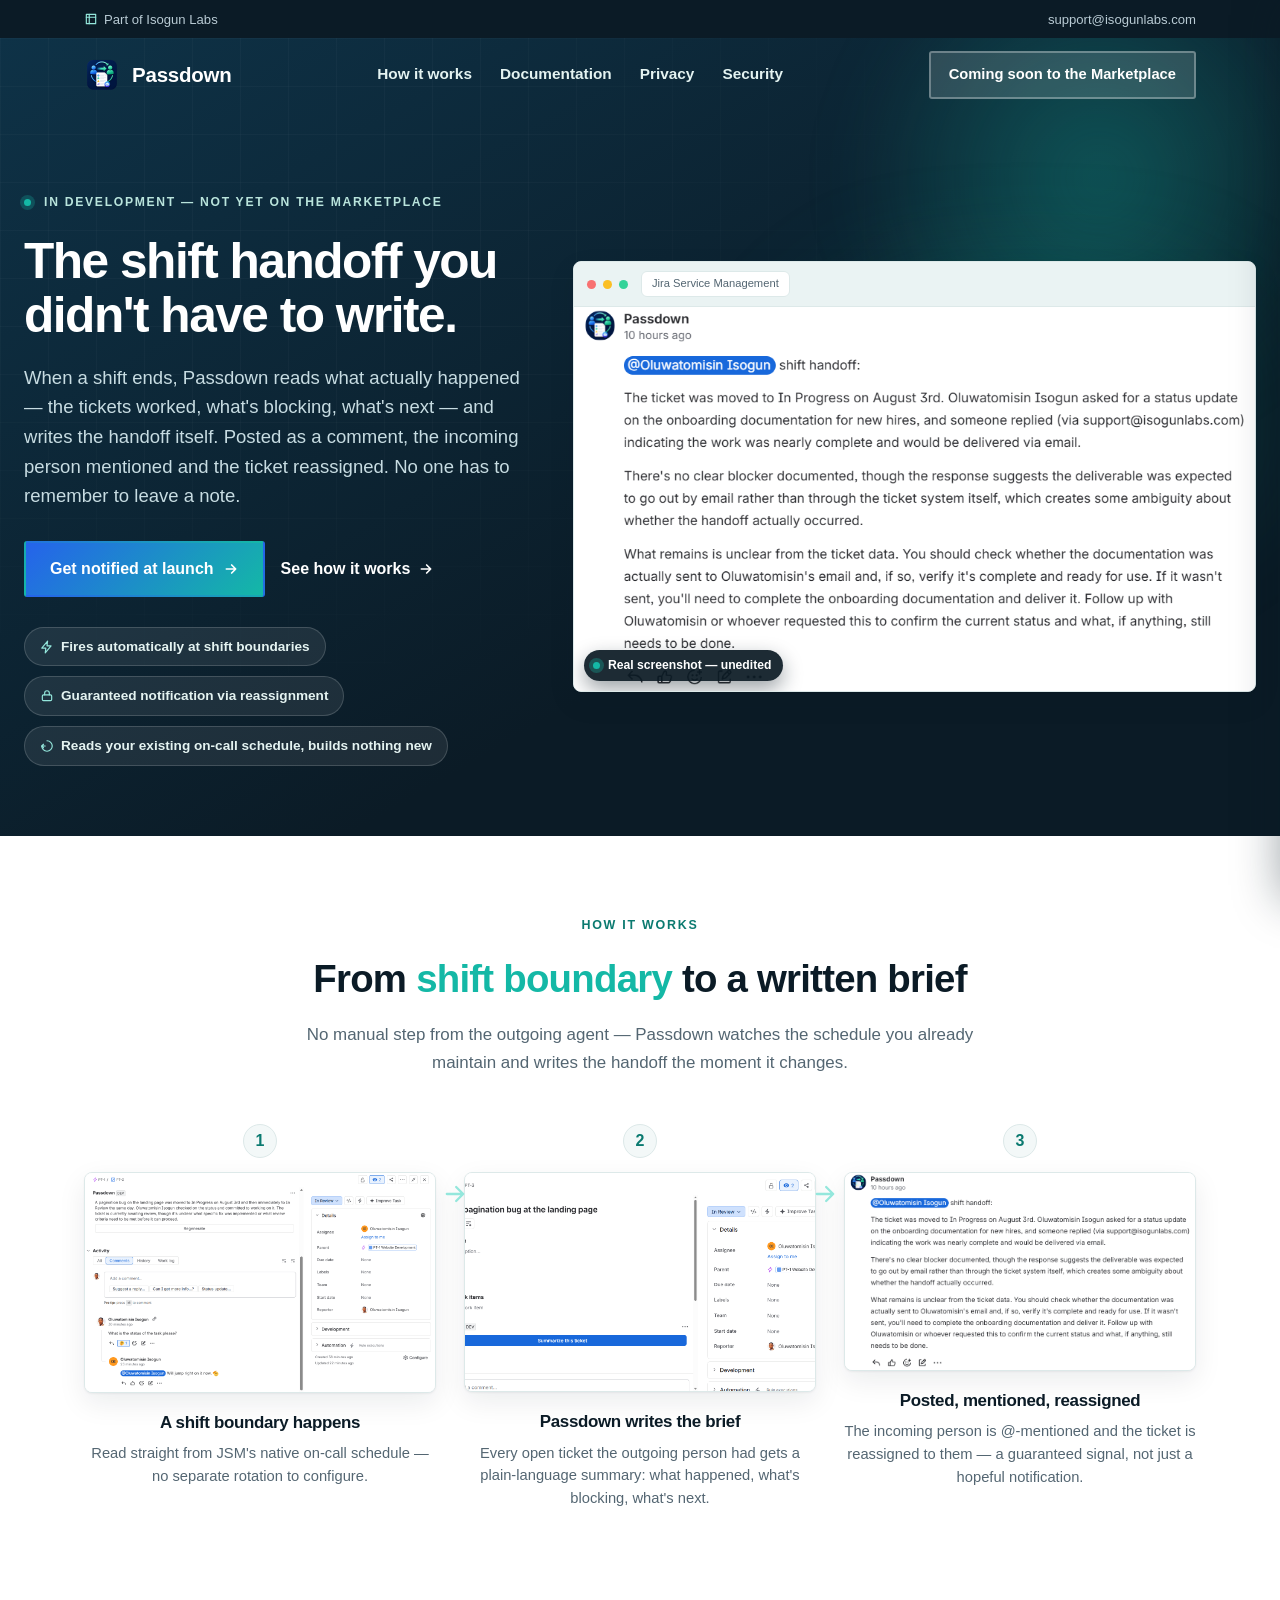
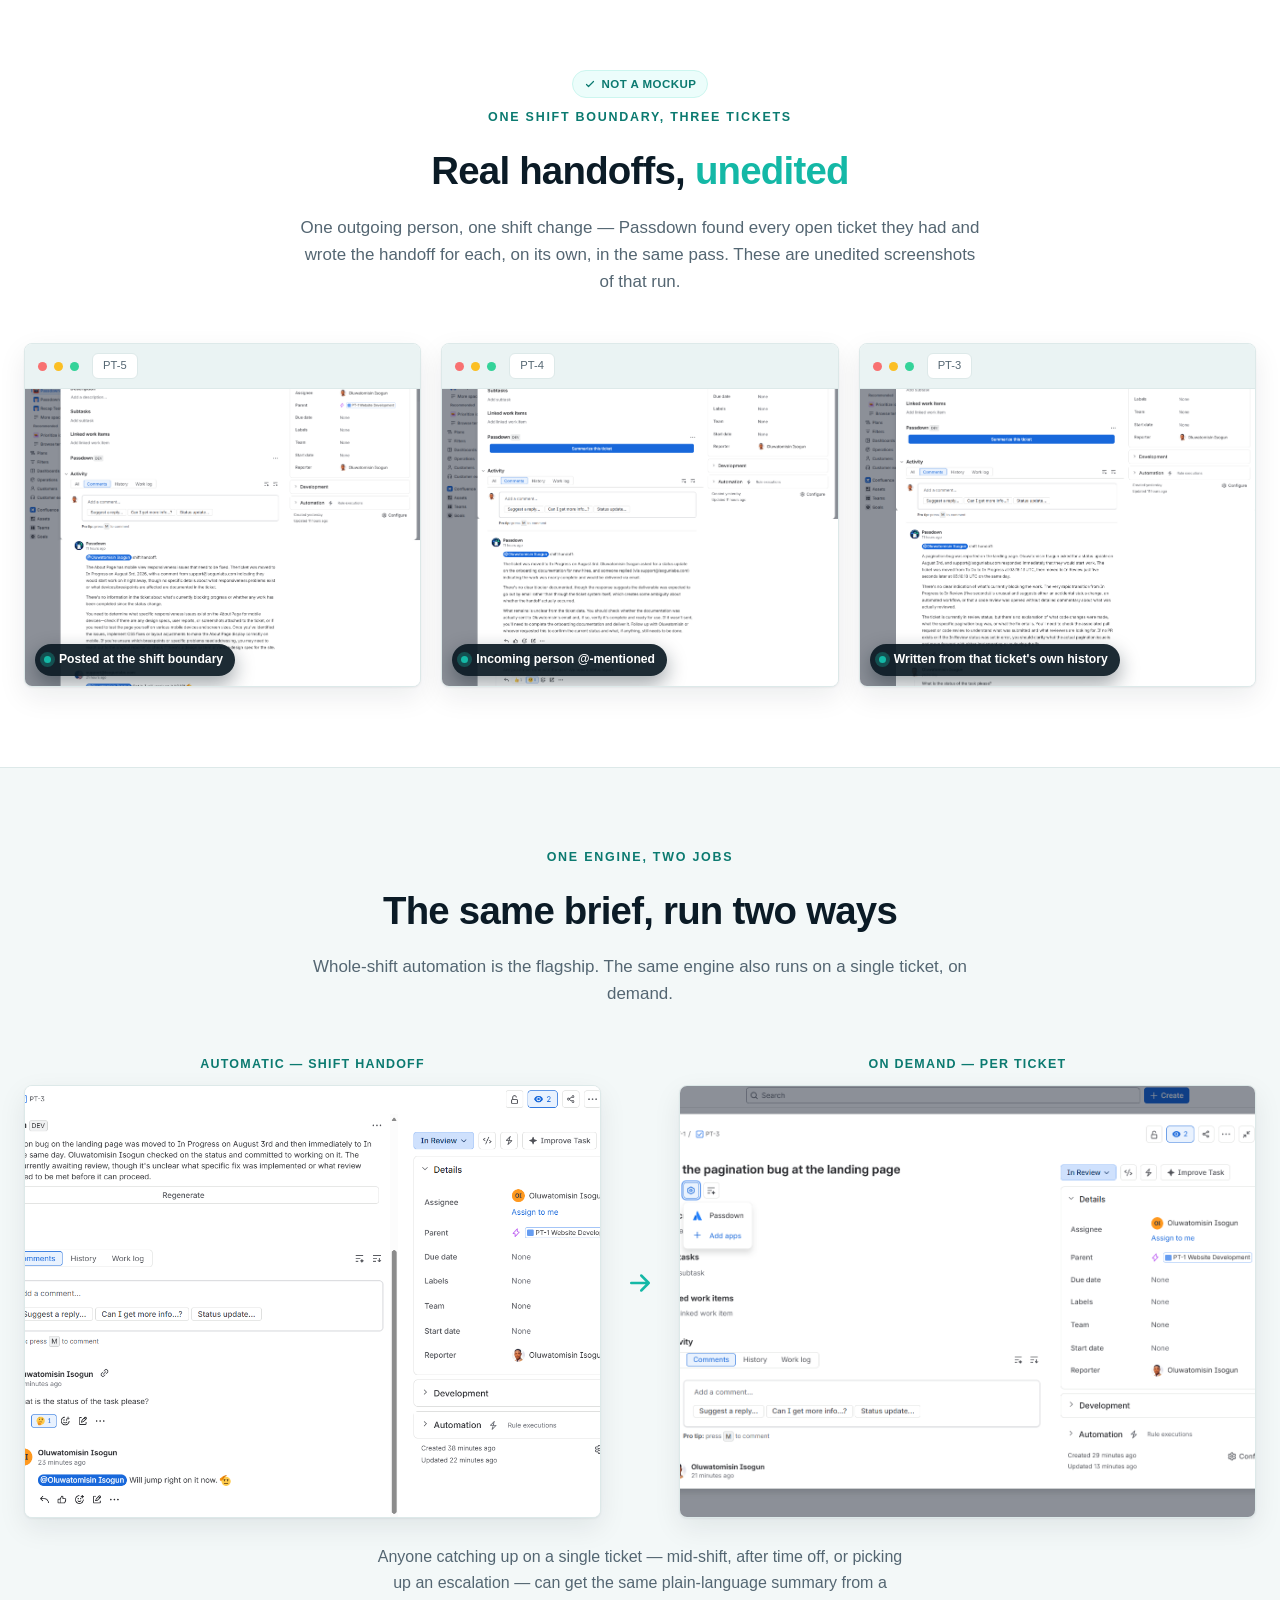
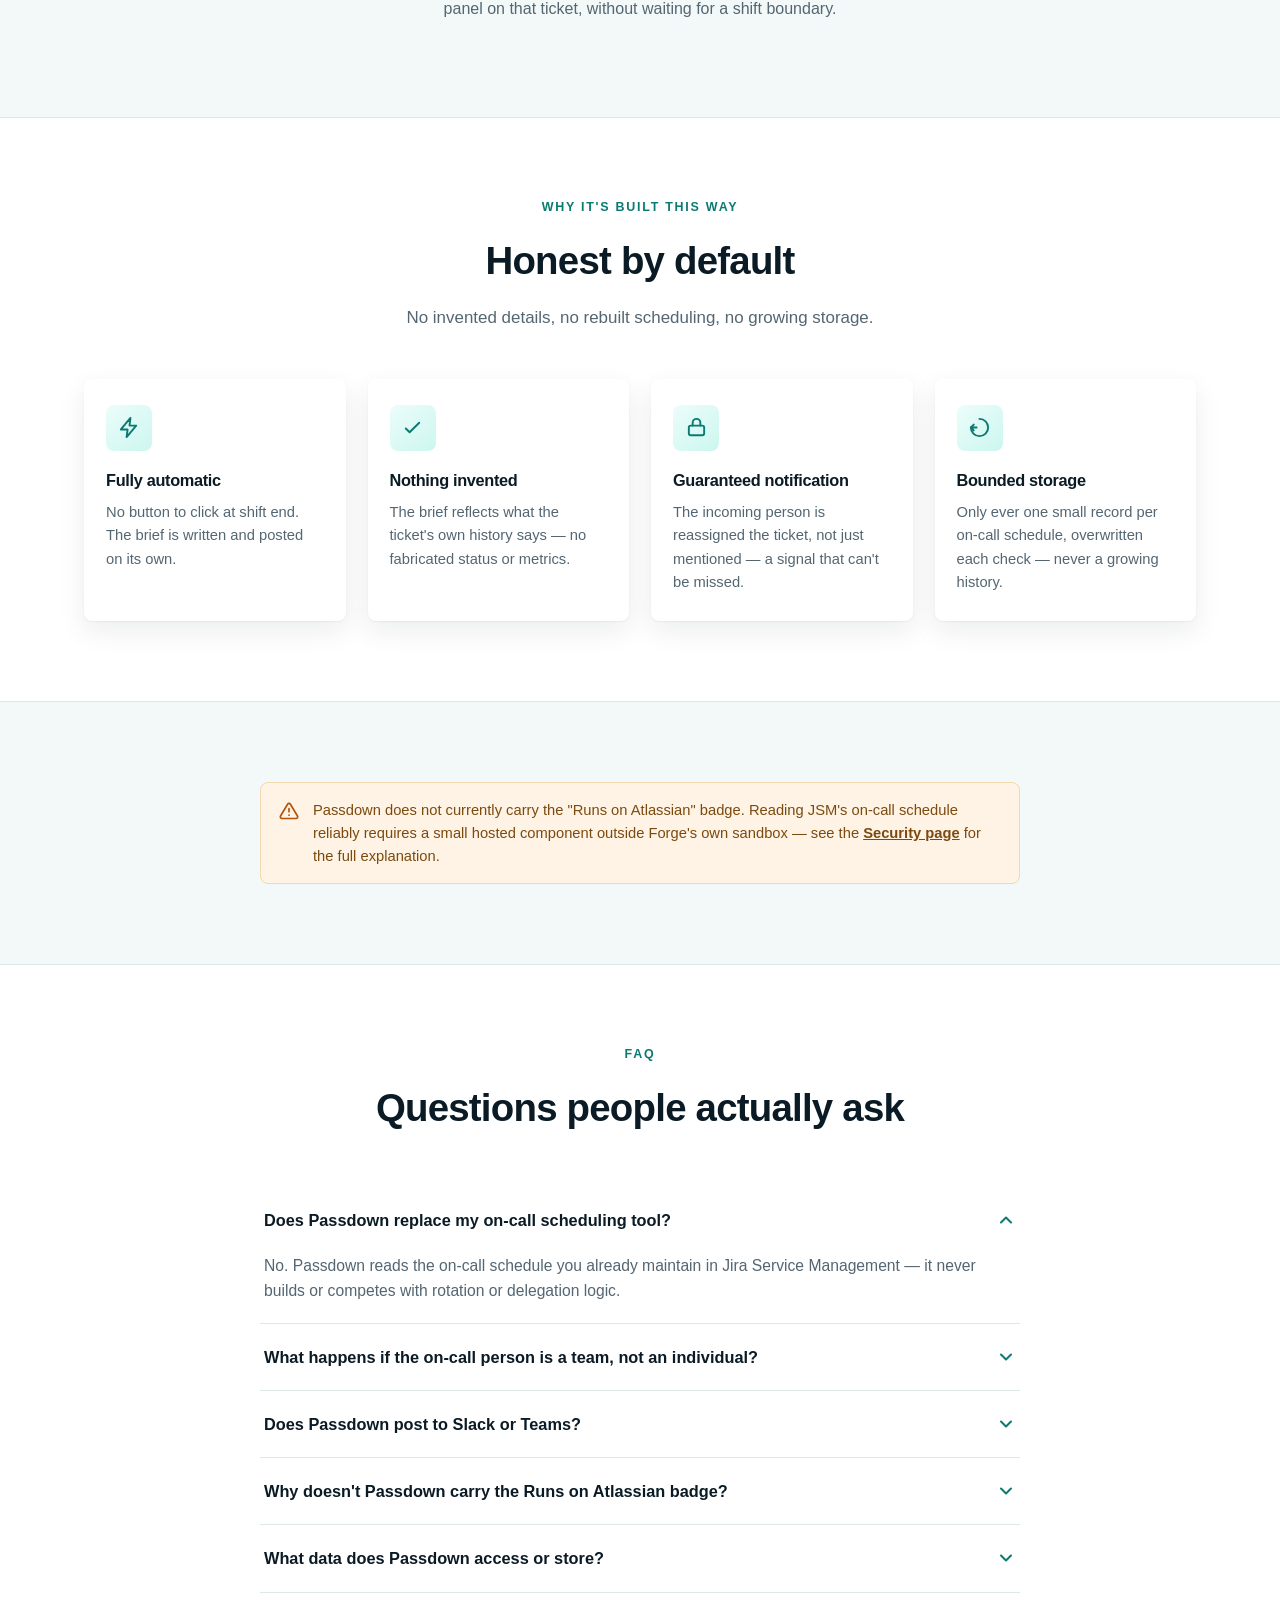
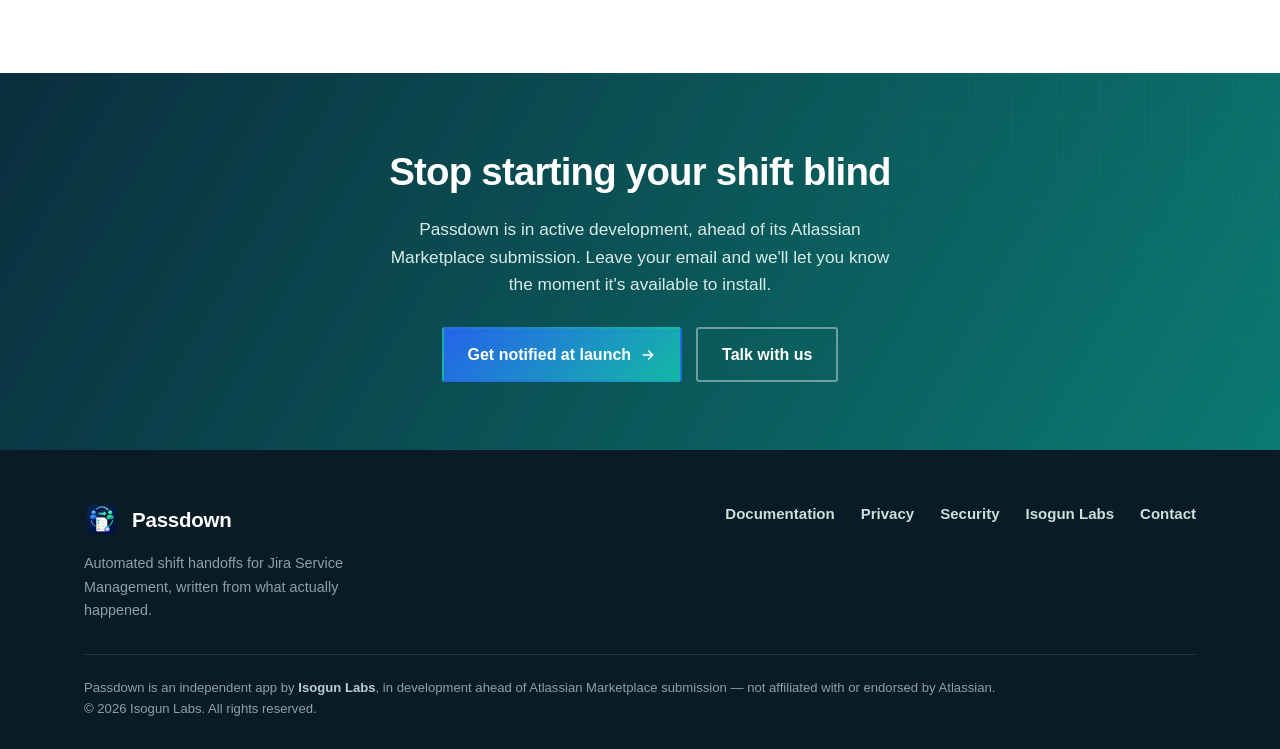
==== index.html @ a718385f "Add Passdown marketing site: home, docs, privacy, security Real product screenshots throughout (on-c" ====
<!doctype html>
<html lang="en">
<head>
<meta charset="utf-8">
<meta name="viewport" content="width=device-width, initial-scale=1">
<meta name="color-scheme" content="light">
<meta name="author" content="Isogun Labs">
<meta name="theme-color" content="#0B1B26">
<title>Passdown — Automated Shift Handoffs for Jira Service Management</title>
<meta name="description" content="Passdown reads what happened during a shift and writes the handoff brief for you — posted, mentioned, and reassigned automatically the moment the on-call schedule changes.">
<link rel="canonical" href="https://passdown.isogunlabs.com/">

<meta property="og:type" content="website">
<meta property="og:title" content="Passdown — Automated Shift Handoffs for JSM">
<meta property="og:description" content="No one has to remember to write the handoff. Passdown reads what happened during a shift and posts the brief automatically.">
<meta property="og:url" content="https://passdown.isogunlabs.com/">
<meta property="og:image" content="https://passdown.isogunlabs.com/assets/img/passdown-logo-512.png">
<meta property="og:image:width" content="512">
<meta property="og:image:height" content="512">
<meta property="og:site_name" content="Passdown">
<meta name="twitter:card" content="summary">
<meta name="twitter:site" content="@isogunlabs">
<meta name="twitter:title" content="Passdown — Automated Shift Handoffs for JSM">
<meta name="twitter:description" content="No one has to remember to write the handoff. Passdown reads what happened during a shift and posts the brief automatically.">
<meta name="twitter:image" content="https://passdown.isogunlabs.com/assets/img/passdown-logo-512.png">

<link rel="icon" href="/assets/img/passdown-logo-144.png" sizes="144x144" type="image/png">
<link rel="icon" href="/assets/img/passdown-logo-96.png" sizes="96x96" type="image/png">
<link rel="apple-touch-icon" href="/assets/img/passdown-logo-144.png">

<script type="application/ld+json">
{
  "@context": "https://schema.org",
  "@graph": [
    {
      "@type": "Organization",
      "name": "Isogun Labs",
      "url": "https://isogunlabs.com/",
      "logo": "https://passdown.isogunlabs.com/assets/img/passdown-logo-144.png",
      "sameAs": [
        "https://www.linkedin.com/company/isogun-labs",
        "https://x.com/isogunlabs",
        "https://www.instagram.com/isogunlabs/",
        "https://www.youtube.com/@isogun_labs"
      ]
    },
    {
      "@type": "BreadcrumbList",
      "itemListElement": [
        { "@type": "ListItem", "position": 1, "name": "Passdown", "item": "https://passdown.isogunlabs.com/" }
      ]
    },
    {
      "@type": "SoftwareApplication",
      "name": "Passdown — Automated Shift Handoffs for JSM",
      "applicationCategory": "BusinessApplication",
      "operatingSystem": "Atlassian Jira Service Management Cloud",
      "url": "https://passdown.isogunlabs.com/",
      "image": "https://passdown.isogunlabs.com/assets/img/passdown-logo-512.png",
      "description": "Passdown reads what happened during a support shift and writes a plain-language handoff brief automatically at the shift boundary — posted as a comment, the incoming person mentioned and assigned. Also summarizes any single ticket on demand.",
      "publisher": { "@type": "Organization", "name": "Isogun Labs", "url": "https://isogunlabs.com/" }
    },
    {
      "@type": "FAQPage",
      "mainEntity": [
        {
          "@type": "Question", "name": "Does Passdown replace my on-call scheduling tool?",
          "acceptedAnswer": { "@type": "Answer", "text": "No. Passdown reads the on-call schedule you already maintain in Jira Service Management — it never builds or competes with rotation or delegation logic." }
        },
        {
          "@type": "Question", "name": "Does Passdown carry the Runs on Atlassian badge?",
          "acceptedAnswer": { "@type": "Answer", "text": "No. Reading JSM's on-call schedule reliably requires a small hosted component outside Forge's own sandbox, so the base install does not currently qualify for Runs on Atlassian." }
        },
        {
          "@type": "Question", "name": "Does Passdown post to Slack or Teams?",
          "acceptedAnswer": { "@type": "Answer", "text": "Not yet. Slack and Teams push is planned as a future, explicitly opt-in admin setting — it is off by default and not part of the current release." }
        }
      ]
    }
  ]
}
</script>

<link rel="stylesheet" href="/assets/css/site.css?v=1">
</head>
<body>

<div class="util">
  <div class="wrap">
    <div class="u-left">
      <svg viewBox="0 0 24 24" fill="none" stroke="currentColor" stroke-width="2" stroke-linecap="round" stroke-linejoin="round" aria-hidden="true"><path d="M4 4h16v16H4z"/><path d="M4 9h16M9 4v16"/></svg>
      <a href="https://isogunlabs.com/">Part of Isogun Labs</a>
    </div>
    <div class="u-right"><a href="mailto:support@isogunlabs.com">support@isogunlabs.com</a></div>
  </div>
</div>

<nav class="nav">
  <div class="wrap">
    <a class="logo" href="/">
      <img src="/assets/img/passdown-logo-144.png" alt="" width="36" height="36">
      <b>Passdown</b>
    </a>
    <div class="nav-mid">
      <a href="#how">How it works</a>
      <a href="docs.html">Documentation</a>
      <a href="privacy.html">Privacy</a>
      <a href="security.html">Security</a>
    </div>
    <div class="nav-right">
      <span class="btn btn-disabled btn-sm">Coming soon to the Marketplace</span>
      <button class="hamburger" aria-label="Open menu" aria-expanded="false" aria-controls="mobile-drawer">
        <span></span><span></span><span></span>
      </button>
    </div>
  </div>
</nav>

<div class="drawer-overlay"></div>
<aside class="drawer" id="mobile-drawer">
  <div class="d-head">
    <a class="logo" href="/">
      <img src="/assets/img/passdown-logo-144.png" alt="" width="32" height="32">
      <b>Passdown</b>
    </a>
    <button class="d-close" aria-label="Close menu">
      <svg viewBox="0 0 24 24" fill="none" stroke="currentColor" stroke-width="2.2" stroke-linecap="round" stroke-linejoin="round"><path d="M6 6l12 12M18 6 6 18"/></svg>
    </button>
  </div>
  <nav>
    <a class="d-link" href="#how">How it works</a>
    <a class="d-link" href="docs.html">Documentation</a>
    <a class="d-link" href="privacy.html">Privacy</a>
    <a class="d-link" href="security.html">Security</a>
  </nav>
  <a class="btn btn-teal" href="mailto:support@isogunlabs.com">Get notified at launch</a>
</aside>

<header class="hero">
  <div class="hero-facets" aria-hidden="true"></div>
  <div class="hero-glow" aria-hidden="true"></div>
  <div class="wrap">
    <div class="hero-copy">
      <span class="eyebrow"><span class="dot"></span> In development — not yet on the Marketplace</span>
      <h1>The shift handoff you didn't have to write.</h1>
      <p class="lead">When a shift ends, Passdown reads what actually happened — the tickets worked, what's blocking, what's next — and writes the handoff itself. Posted as a comment, the incoming person mentioned and the ticket reassigned. No one has to remember to leave a note.</p>
      <div class="hero-actions">
        <a class="btn btn-teal" href="mailto:support@isogunlabs.com">Get notified at launch
          <svg aria-hidden="true" viewBox="0 0 24 24" fill="none" stroke="currentColor" stroke-width="2.5" stroke-linecap="round" stroke-linejoin="round"><path d="M5 12h14M13 6l6 6-6 6"/></svg>
        </a>
        <a class="btn-text" href="#how">See how it works
          <svg aria-hidden="true" viewBox="0 0 24 24" fill="none" stroke="currentColor" stroke-width="2.5" stroke-linecap="round" stroke-linejoin="round"><path d="M5 12h14M13 6l6 6-6 6"/></svg>
        </a>
      </div>
      <ul class="trust-chips">
        <li><svg viewBox="0 0 24 24" fill="none" stroke="currentColor" stroke-width="2" stroke-linecap="round" stroke-linejoin="round" aria-hidden="true"><path d="M13 2 3 14h7l-1 8 10-12h-7l1-8Z"/></svg> Fires automatically at shift boundaries</li>
        <li><svg viewBox="0 0 24 24" fill="none" stroke="currentColor" stroke-width="2" stroke-linecap="round" stroke-linejoin="round" aria-hidden="true"><rect x="4" y="10" width="16" height="10" rx="2"/><path d="M8 10V7a4 4 0 0 1 8 0v3"/></svg> Guaranteed notification via reassignment</li>
        <li><svg viewBox="0 0 24 24" fill="none" stroke="currentColor" stroke-width="2" stroke-linecap="round" stroke-linejoin="round" aria-hidden="true"><path d="M3 12a9 9 0 1 0 9-9"/><path d="M3 12h6M3 12l3-3M3 12l3 3"/></svg> Reads your existing on-call schedule, builds nothing new</li>
      </ul>
    </div>

    <div class="showcase-frame">
      <div class="real-shot">
        <div class="bar" aria-hidden="true"><i class="r"></i><i class="y"></i><i class="g"></i><span class="url">Jira Service Management</span></div>
        <div class="frame" style="aspect-ratio:915/516;">
          <img src="/assets/img/shot-handoff-comment.png" width="915" height="516" alt="A real Passdown-authored comment on a Jira ticket: '@Oluwatomisin Isogun shift handoff:' followed by a plain-language summary of what happened during the shift." loading="eager" decoding="async">
          <span class="callout"><span class="dot2"></span> Real screenshot — unedited</span>
        </div>
      </div>
    </div>
  </div>
</header>

<section class="block reveal" id="how">
  <div class="wrap">
    <div class="section-head">
      <div class="kicker">How it works</div>
      <h2>From <span class="teal">shift boundary</span> to a written brief</h2>
      <p>No manual step from the outgoing agent — Passdown watches the schedule you already maintain and writes the handoff the moment it changes.</p>
    </div>
    <div class="flow">
      <div class="flow-step">
        <div class="num">1</div>
        <div class="real-shot" style="margin-bottom:16px;">
          <div class="frame" style="aspect-ratio:1262/790;">
            <img src="/assets/img/shot-oncall-schedule.png" width="1262" height="790" alt="A real Jira Service Management on-call schedule, with routing rules, escalation policy, and a rotation timeline showing who is on call." loading="lazy" decoding="async" style="object-position:bottom;">
          </div>
        </div>
        <h3>A shift boundary happens</h3>
        <p>Read straight from JSM's native on-call schedule — no separate rotation to configure.</p>
      </div>
      <div class="flow-arrow" style="left:calc(33.33% - 14px);" aria-hidden="true">
        <svg viewBox="0 0 24 24" fill="none" stroke="currentColor" stroke-width="2" stroke-linecap="round" stroke-linejoin="round"><path d="M5 12h14M13 6l6 6-6 6"/></svg>
      </div>
      <div class="flow-step">
        <div class="num">2</div>
        <div class="real-shot" style="margin-bottom:16px;">
          <div class="frame" style="aspect-ratio:16/10;">
            <img src="/assets/img/shot-summarize-result.png" width="1559" height="793" alt="Passdown's on-demand summary panel on a real Jira ticket, showing a generated plain-language summary of the ticket's history." loading="lazy" decoding="async" style="object-position:top;">
          </div>
        </div>
        <h3>Passdown writes the brief</h3>
        <p>Every open ticket the outgoing person had gets a plain-language summary: what happened, what's blocking, what's next.</p>
      </div>
      <div class="flow-arrow" style="left:calc(66.66% - 14px);" aria-hidden="true">
        <svg viewBox="0 0 24 24" fill="none" stroke="currentColor" stroke-width="2" stroke-linecap="round" stroke-linejoin="round"><path d="M5 12h14M13 6l6 6-6 6"/></svg>
      </div>
      <div class="flow-step">
        <div class="num">3</div>
        <div class="real-shot" style="margin-bottom:16px;">
          <div class="frame" style="aspect-ratio:915/516;">
            <img src="/assets/img/shot-handoff-comment.png" width="915" height="516" alt="The same real Passdown comment: the incoming person mentioned by name in the handoff brief." loading="lazy" decoding="async">
          </div>
        </div>
        <h3>Posted, mentioned, reassigned</h3>
        <p>The incoming person is @-mentioned and the ticket is reassigned to them — a guaranteed signal, not just a hopeful notification.</p>
      </div>
    </div>
  </div>
</section>

<section class="block reveal">
  <div class="wrap wrap-wide">
    <div class="section-head">
      <span class="real-badge"><svg viewBox="0 0 24 24" fill="none" stroke="currentColor" stroke-width="2.4" stroke-linecap="round" stroke-linejoin="round"><path d="m5 13 4 4L19 7"/></svg> Not a mockup</span>
      <div class="kicker">One shift boundary, three tickets</div>
      <h2>Real handoffs, <span class="teal">unedited</span></h2>
      <p>One outgoing person, one shift change — Passdown found every open ticket they had and wrote the handoff for each, on its own, in the same pass. These are unedited screenshots of that run.</p>
    </div>
    <div class="collage">
      <div class="real-shot">
        <div class="bar" aria-hidden="true"><i class="r"></i><i class="y"></i><i class="g"></i><span class="url">PT-5</span></div>
        <div class="frame">
          <img src="/assets/img/shot-handoff-ticket-1.png" width="1775" height="1900" alt="Real Passdown comment on ticket PT-5, 'Fix the responsiveness of the About Page for the mobile view', posted automatically at a shift boundary." loading="lazy" decoding="async" style="object-position:center 58%;">
          <span class="callout"><span class="dot2"></span> Posted at the shift boundary</span>
        </div>
      </div>
      <div class="real-shot">
        <div class="bar" aria-hidden="true"><i class="r"></i><i class="y"></i><i class="g"></i><span class="url">PT-4</span></div>
        <div class="frame">
          <img src="/assets/img/shot-handoff-ticket-2.png" width="1777" height="2102" alt="Real Passdown comment on ticket PT-4, 'Write the onboarding documentation for the new hires', with the incoming person mentioned by name." loading="lazy" decoding="async" style="object-position:center 55%;">
          <span class="callout"><span class="dot2"></span> Incoming person @-mentioned</span>
        </div>
      </div>
      <div class="real-shot">
        <div class="bar" aria-hidden="true"><i class="r"></i><i class="y"></i><i class="g"></i><span class="url">PT-3</span></div>
        <div class="frame">
          <img src="/assets/img/shot-handoff-ticket-3.png" width="1754" height="2162" alt="Real Passdown comment on ticket PT-3, 'Fix the pagination bug at the landing page', a generated brief specific to that ticket's own history." loading="lazy" decoding="async" style="object-position:center 55%;">
          <span class="callout"><span class="dot2"></span> Written from that ticket's own history</span>
        </div>
      </div>
    </div>
  </div>
</section>

<section class="block reveal" style="background:var(--panel); border-top:1px solid var(--line); border-bottom:1px solid var(--line);">
  <div class="wrap wrap-wide">
    <div class="section-head">
      <div class="kicker">One engine, two jobs</div>
      <h2>The same brief, run two ways</h2>
      <p>Whole-shift automation is the flagship. The same engine also runs on a single ticket, on demand.</p>
    </div>
    <div class="split">
      <div>
        <div class="split-label">Automatic — shift handoff</div>
        <div class="real-shot">
          <div class="frame" style="aspect-ratio:4/3;">
            <img src="/assets/img/shot-oncall-schedule.png" width="1262" height="790" alt="The real on-call schedule Passdown reads to detect a shift boundary." loading="lazy" decoding="async" style="object-position:bottom;">
          </div>
        </div>
      </div>
      <div class="split-arrow" aria-hidden="true">
        <svg viewBox="0 0 24 24" fill="none" stroke="currentColor" stroke-width="2" stroke-linecap="round" stroke-linejoin="round"><path d="M5 12h14M13 6l6 6-6 6"/></svg>
      </div>
      <div>
        <div class="split-label">On demand — per ticket</div>
        <div class="real-shot">
          <div class="frame" style="aspect-ratio:4/3;">
            <img src="/assets/img/shot-summarize-button.png" width="1911" height="940" alt="The on-demand 'Summarize this ticket' button in Passdown's panel on a real Jira ticket." loading="lazy" decoding="async" style="object-position:center 42%;">
          </div>
        </div>
      </div>
    </div>
    <p style="text-align:center; color:var(--body); margin-top:26px; max-width:60ch; margin-left:auto; margin-right:auto;">
      Anyone catching up on a single ticket — mid-shift, after time off, or picking up an escalation — can get the same plain-language summary from a panel on that ticket, without waiting for a shift boundary.
    </p>
  </div>
</section>

<section class="block reveal">
  <div class="wrap">
    <div class="section-head">
      <div class="kicker">Why it's built this way</div>
      <h2>Honest by default</h2>
      <p>No invented details, no rebuilt scheduling, no growing storage.</p>
    </div>
    <div class="principles">
      <div class="principle">
        <div class="ic" aria-hidden="true"><svg viewBox="0 0 24 24" fill="none" stroke="currentColor" stroke-width="2" stroke-linecap="round" stroke-linejoin="round"><path d="M13 2 3 14h7l-1 8 10-12h-7l1-8Z"/></svg></div>
        <h3>Fully automatic</h3>
        <p>No button to click at shift end. The brief is written and posted on its own.</p>
      </div>
      <div class="principle">
        <div class="ic" aria-hidden="true"><svg viewBox="0 0 24 24" fill="none" stroke="currentColor" stroke-width="2" stroke-linecap="round" stroke-linejoin="round"><path d="m5 13 4 4L19 7"/></svg></div>
        <h3>Nothing invented</h3>
        <p>The brief reflects what the ticket's own history says — no fabricated status or metrics.</p>
      </div>
      <div class="principle">
        <div class="ic" aria-hidden="true"><svg viewBox="0 0 24 24" fill="none" stroke="currentColor" stroke-width="2" stroke-linecap="round" stroke-linejoin="round"><rect x="4" y="10" width="16" height="10" rx="2"/><path d="M8 10V7a4 4 0 0 1 8 0v3"/></svg></div>
        <h3>Guaranteed notification</h3>
        <p>The incoming person is reassigned the ticket, not just mentioned — a signal that can't be missed.</p>
      </div>
      <div class="principle">
        <div class="ic" aria-hidden="true"><svg viewBox="0 0 24 24" fill="none" stroke="currentColor" stroke-width="2" stroke-linecap="round" stroke-linejoin="round"><path d="M3 12a9 9 0 1 0 9-9"/><path d="M3 12h6M3 12l3-3M3 12l3 3"/></svg></div>
        <h3>Bounded storage</h3>
        <p>Only ever one small record per on-call schedule, overwritten each check — never a growing history.</p>
      </div>
    </div>
  </div>
</section>

<section class="block reveal" style="background:var(--panel); border-top:1px solid var(--line); border-bottom:1px solid var(--line);">
  <div class="wrap">
    <div class="roa-note">
      <svg viewBox="0 0 24 24" fill="none" stroke="currentColor" stroke-width="2" stroke-linecap="round" stroke-linejoin="round" aria-hidden="true"><path d="M12 9v4M12 17h.01"/><path d="M10.29 3.86 1.82 18a2 2 0 0 0 1.71 3h16.94a2 2 0 0 0 1.71-3L13.71 3.86a2 2 0 0 0-3.42 0Z"/></svg>
      <p>Passdown does not currently carry the "Runs on Atlassian" badge. Reading JSM's on-call schedule reliably requires a small hosted component outside Forge's own sandbox — see the <a href="security.html">Security page</a> for the full explanation.</p>
    </div>
  </div>
</section>

<section class="block reveal">
  <div class="wrap">
    <div class="section-head">
      <div class="kicker">FAQ</div>
      <h2>Questions people actually ask</h2>
    </div>
    <div class="faq-list">
      <details class="faq-item" open>
        <summary>Does Passdown replace my on-call scheduling tool?
          <svg class="chev" viewBox="0 0 24 24" fill="none" stroke="currentColor" stroke-width="2.4" stroke-linecap="round" stroke-linejoin="round" aria-hidden="true"><path d="m6 9 6 6 6-6"/></svg>
        </summary>
        <p>No. Passdown reads the on-call schedule you already maintain in Jira Service Management — it never builds or competes with rotation or delegation logic.</p>
      </details>
      <details class="faq-item">
        <summary>What happens if the on-call person is a team, not an individual?
          <svg class="chev" viewBox="0 0 24 24" fill="none" stroke="currentColor" stroke-width="2.4" stroke-linecap="round" stroke-linejoin="round" aria-hidden="true"><path d="m6 9 6 6 6-6"/></svg>
        </summary>
        <p>That schedule is skipped for automatic handoffs — there's no single incoming person to assign or mention. This is a known, current limitation, not a silent failure; it's visible in the app's logs.</p>
      </details>
      <details class="faq-item">
        <summary>Does Passdown post to Slack or Teams?
          <svg class="chev" viewBox="0 0 24 24" fill="none" stroke="currentColor" stroke-width="2.4" stroke-linecap="round" stroke-linejoin="round" aria-hidden="true"><path d="m6 9 6 6 6-6"/></svg>
        </summary>
        <p>Not yet. Slack and Teams push is planned as a future, explicitly opt-in admin setting — off by default and not part of the current build. See <a href="docs.html#roadmap">Documentation</a>.</p>
      </details>
      <details class="faq-item">
        <summary>Why doesn't Passdown carry the Runs on Atlassian badge?
          <svg class="chev" viewBox="0 0 24 24" fill="none" stroke="currentColor" stroke-width="2.4" stroke-linecap="round" stroke-linejoin="round" aria-hidden="true"><path d="m6 9 6 6 6-6"/></svg>
        </summary>
        <p>Reading JSM's on-call schedule reliably from an app currently requires a small hosted component outside Forge's own sandbox. That's real, disclosed external egress — see the <a href="security.html">Security page</a> for the full detail.</p>
      </details>
      <details class="faq-item">
        <summary>What data does Passdown access or store?
          <svg class="chev" viewBox="0 0 24 24" fill="none" stroke="currentColor" stroke-width="2.4" stroke-linecap="round" stroke-linejoin="round" aria-hidden="true"><path d="m6 9 6 6 6-6"/></svg>
        </summary>
        <p>Ticket content needed to write a summary, and one small record per on-call schedule (who's currently on-call) so it can detect the next change. See the <a href="privacy.html">privacy policy</a> for detail.</p>
      </details>
    </div>
  </div>
</section>

<section class="cta reveal">
  <div class="cta-facets" aria-hidden="true"></div>
  <div class="wrap">
    <h2>Stop starting your shift blind</h2>
    <p>Passdown is in active development, ahead of its Atlassian Marketplace submission. Leave your email and we'll let you know the moment it's available to install.</p>
    <div class="cta-actions">
      <a class="btn btn-teal" href="mailto:support@isogunlabs.com">Get notified at launch
        <svg aria-hidden="true" viewBox="0 0 24 24" fill="none" stroke="currentColor" stroke-width="2.5" stroke-linecap="round" stroke-linejoin="round"><path d="M5 12h14M13 6l6 6-6 6"/></svg>
      </a>
      <a class="btn btn-ghost-light" href="mailto:support@isogunlabs.com">Talk with us</a>
    </div>
  </div>
</section>

<footer>
  <div class="wrap">
    <div class="foot-top">
      <div class="foot-brand">
        <a class="logo" href="/">
          <img src="/assets/img/passdown-logo-144.png" alt="" width="32" height="32">
          <b>Passdown</b>
        </a>
        <p>Automated shift handoffs for Jira Service Management, written from what actually happened.</p>
      </div>
      <div class="foot-links">
        <a href="docs.html">Documentation</a>
        <a href="privacy.html">Privacy</a>
        <a href="security.html">Security</a>
        <a href="https://isogunlabs.com/">Isogun Labs</a>
        <a href="mailto:support@isogunlabs.com">Contact</a>
      </div>
    </div>
    <div class="foot-bottom">
      Passdown is an independent app by <a href="https://isogunlabs.com/">Isogun Labs</a>, in development ahead of Atlassian Marketplace submission — not affiliated with or endorsed by Atlassian.<br>
      © 2026 Isogun Labs. All rights reserved.
    </div>
  </div>
</footer>

<script src="/assets/js/site.js?v=1" defer></script>
</body>
</html>
---- assets/css/site.css ----
/* ============================================================
   Passdown — shared site styles
   ============================================================ */
:root {
  --blue-50:#EFF6FF; --blue-100:#DBEAFE; --blue-200:#BFDBFE; --blue-500:#2563EB;
  --teal-50:#ECFDFB; --teal-100:#CCF6EF; --teal-200:#94E7DC; --teal-400:#14B8A6;
  --teal:#0D9488; --teal-600:#0B7A70; --deep:#0A2E3D;
  --ink:#0B1B26; --body:#546672; --bg:#FFFFFF; --panel:#F3F8F8; --panel-2:#E3F1F0;
  --line:#DDE9E9; --white:#FFFFFF; --amber-flag:#B45309; --amber-flag-bg:#FEF3E4;
  --shadow:0 1px 2px rgba(11,27,38,.05), 0 10px 28px rgba(11,27,38,.08);
  --shadow-lg:0 2px 6px rgba(11,27,38,.06), 0 30px 64px rgba(11,27,38,.16);
  --maxw:1160px;
  --ff:'Segoe UI',-apple-system,BlinkMacSystemFont,Roboto,Helvetica,Arial,sans-serif;
}
* { box-sizing: border-box; }
html { scroll-behavior: smooth; }
body { margin:0; font-family:var(--ff); color:var(--ink); background:var(--bg); line-height:1.6; -webkit-font-smoothing:antialiased; text-rendering:optimizeLegibility; overflow-x:hidden; }
a { color:inherit; }
img { max-width:100%; display:block; }
.wrap { max-width:var(--maxw); margin:0 auto; padding:0 24px; }
.wrap-wide { max-width:1360px; }
:focus-visible { outline:2px solid var(--teal-400); outline-offset:3px; border-radius:4px; }
h1,h2,h3 { letter-spacing:-.02em; }
.teal { color:var(--teal-400); }
code { background:var(--panel); border:1px solid var(--line); padding:.1em .4em; border-radius:4px; font-size:.9em; }
pre { background:#0E2530; color:#E7F6F4; border-radius:10px; padding:16px 18px; overflow-x:auto; font-size:.85rem; line-height:1.5; }
pre code { background:none; border:0; color:inherit; padding:0; }
table { border-collapse:collapse; width:100%; margin:12px 0; font-size:.95rem; }
th, td { text-align:left; padding:10px 12px; border-bottom:1px solid var(--line); vertical-align:top; }
th { background:var(--panel); font-weight:700; }

/* buttons */
.btn { display:inline-flex; align-items:center; gap:9px; font-size:1rem; font-weight:700; text-decoration:none; padding:13px 24px; border-radius:3px; transition:transform .16s, box-shadow .25s, background .2s, color .2s; cursor:pointer; border:2px solid transparent; }
.btn svg { width:16px; height:16px; transition:transform .2s; }
.btn-teal { color:#fff; background:linear-gradient(135deg,var(--blue-500),var(--teal-400)); }
.btn-teal:hover { transform:translateY(-2px); }
.btn-teal:hover svg { transform:translateX(4px); }
.btn-ghost { color:var(--ink); border-color:var(--line); background:var(--white); }
.btn-ghost:hover { border-color:var(--teal-400); color:var(--teal); }
.btn-ghost-light { color:#fff; border-color:rgba(255,255,255,.4); background:transparent; }
.btn-ghost-light:hover { border-color:#fff; }
.btn-disabled { color:#fff; background:rgba(255,255,255,.14); border-color:rgba(255,255,255,.3); cursor:default; }
.btn-text { display:inline-flex; align-items:center; gap:8px; font-weight:700; text-decoration:none; color:var(--teal-600); }
.btn-text svg { width:16px; height:16px; transition:transform .2s; }
.btn-text:hover svg { transform:translateX(4px); }
.btn-sm { padding:10px 18px; font-size:.92rem; }

/* utility bar */
.util { background:var(--ink); color:#B9CBD4; font-size:.82rem; }
.util .wrap { display:flex; align-items:center; justify-content:space-between; height:38px; }
.util a { color:#B9CBD4; text-decoration:none; }
.util .u-left a:hover, .util .u-right a:hover { color:#fff; }
.util .u-left { display:flex; align-items:center; gap:6px; }
.util .u-left svg { width:14px; height:14px; color:var(--teal-200); }

/* nav */
.nav { position:sticky; top:0; z-index:60; background:transparent; box-shadow:0 1px 0 rgba(255,255,255,0); transition:box-shadow .4s ease; }
.nav::before { content:""; position:absolute; inset:0; z-index:-1; background:linear-gradient(135deg,var(--blue-500),var(--deep)); opacity:0; transition:opacity .4s ease; }
.nav .wrap { display:flex; align-items:center; justify-content:space-between; height:74px; transition:height .3s ease; }
.nav.scrolled, .nav.nav-solid { box-shadow:0 10px 28px rgba(11,27,38,.28); }
.nav.scrolled::before, .nav.nav-solid::before { opacity:1; }
.nav.scrolled .wrap, .nav.nav-solid .wrap { height:60px; }
.logo { display:inline-flex; align-items:center; gap:12px; text-decoration:none; }
.logo img { height:36px; width:auto; flex:none; display:block; border-radius:9px; }
.logo b { color:#fff; font-size:1.28rem; font-weight:800; letter-spacing:-.01em; }
.nav-mid { display:flex; align-items:center; gap:28px; }
.nav-mid a { color:#E4F3F1; text-decoration:none; font-weight:600; font-size:.96rem; padding:6px 0; border-bottom:2px solid transparent; transition:border-color .2s,color .2s; }
.nav-mid a:hover, .nav-mid a.active { border-color:#fff; }
.nav-right { display:flex; align-items:center; gap:14px; }
.hamburger { display:none; background:none; border:0; cursor:pointer; padding:8px; }
.hamburger span { display:block; width:22px; height:2px; background:#fff; border-radius:2px; margin:5px 0; transition:transform .3s ease, opacity .2s ease; }
.hamburger.open span:nth-child(1){ transform:translateY(7px) rotate(45deg); }
.hamburger.open span:nth-child(2){ opacity:0; }
.hamburger.open span:nth-child(3){ transform:translateY(-7px) rotate(-45deg); }
.drawer-overlay { position:fixed; inset:0; background:rgba(11,27,38,.5); opacity:0; visibility:hidden; transition:opacity .3s ease, visibility .3s ease; z-index:90; }
.drawer-overlay.open { opacity:1; visibility:visible; }
.drawer { position:fixed; top:0; right:0; height:100%; width:min(300px,86vw); background:linear-gradient(160deg,var(--blue-500),var(--deep)); box-shadow:-14px 0 44px rgba(11,27,38,.4); transform:translateX(105%); transition:transform .32s cubic-bezier(.4,0,.2,1); z-index:100; display:flex; flex-direction:column; padding:20px 22px 26px; }
.drawer.open { transform:none; }
.drawer .d-head { display:flex; align-items:center; justify-content:space-between; margin-bottom:18px; }
.drawer .d-close { background:none; border:0; color:#fff; cursor:pointer; padding:6px; line-height:0; }
.drawer .d-close svg { width:24px; height:24px; }
.drawer nav { display:flex; flex-direction:column; }
.drawer a.d-link { display:block; color:#fff; text-decoration:none; font-weight:600; font-size:1.05rem; padding:14px 2px; border-bottom:1px solid rgba(255,255,255,.16); }
.drawer .btn { margin-top:20px; justify-content:center; }
body.drawer-open { overflow:hidden; }
@media (max-width:820px){ .nav-mid{ display:none; } .util{ display:none; } .hamburger{ display:block; } .nav-right .btn-teal{ display:none; } }

/* hero */
.hero { position:relative; margin-top:-74px; padding-top:74px; background:linear-gradient(150deg,#0E3247,var(--ink) 65%); color:#fff; overflow:hidden; }
.hero-facets { position:absolute; inset:0; opacity:.5; background-image:linear-gradient(rgba(255,255,255,.05) 1px,transparent 1px),linear-gradient(90deg,rgba(255,255,255,.05) 1px,transparent 1px); background-size:48px 48px; mask-image:radial-gradient(ellipse 75% 90% at 20% 20%,#000 30%,transparent 75%); -webkit-mask-image:radial-gradient(ellipse 75% 90% at 20% 20%,#000 30%,transparent 75%); }
.hero-glow { position:absolute; width:520px; height:520px; border-radius:50%; background:radial-gradient(circle,rgba(20,184,166,.35),transparent 70%); filter:blur(30px); top:-120px; right:-80px; animation:float 9s ease-in-out infinite; }
@keyframes float { 0%,100%{ transform:translate(0,0); } 50%{ transform:translate(-24px,26px); } }
.hero .wrap { position:relative; z-index:1; padding:76px 24px 70px; display:grid; grid-template-columns:0.85fr 1.15fr; gap:44px; align-items:center; max-width:1280px; }
.eyebrow { font-size:.76rem; font-weight:700; letter-spacing:.14em; text-transform:uppercase; color:#B9E4DC; }
.eyebrow .dot { display:inline-block; width:7px; height:7px; margin-right:8px; border-radius:50%; background:var(--teal-400); box-shadow:0 0 0 4px rgba(20,184,166,.25); vertical-align:middle; }
.hero h1 { font-size:clamp(2rem,4.4vw,3.1rem); line-height:1.1; font-weight:800; margin:20px 0 0; letter-spacing:-.03em; }
.hero .lead { font-size:clamp(1.02rem,1.5vw,1.16rem); color:#C7DCE2; max-width:50ch; margin:20px 0 0; }
.hero-actions { display:flex; flex-wrap:wrap; align-items:center; gap:16px; margin-top:30px; }
.hero-actions .btn-text { color:#fff; }
.trust-chips { list-style:none; display:flex; flex-wrap:wrap; gap:10px; padding:0; margin:30px 0 0; }
.trust-chips li { display:inline-flex; align-items:center; gap:7px; background:rgba(255,255,255,.08); border:1px solid rgba(255,255,255,.16); border-radius:999px; padding:8px 15px; font-size:.85rem; font-weight:600; color:#E4F3F1; }
.trust-chips svg { width:14px; height:14px; color:var(--teal-200); flex:none; }

/* hero screenshot showcase */
.showcase-frame { position:relative; }
.showcase-frame::before { content:""; position:absolute; inset:-8% -6% -14% -6%; background:radial-gradient(60% 60% at 65% 35%,rgba(20,184,166,.28),transparent 70%); filter:blur(38px); z-index:-1; }
.mock { border-radius:8px; overflow:hidden; border:1px solid rgba(255,255,255,.14); box-shadow:var(--shadow-lg); background:var(--white); position:relative; }
.mock .bar { display:flex; align-items:center; gap:7px; padding:11px 15px; background:#EAF3F3; border-bottom:1px solid var(--line); }
.mock .bar i { width:10px; height:10px; border-radius:50%; }
.mock .bar .r{background:#F87171;} .mock .bar .y{background:#FBBF24;} .mock .bar .g{background:#34D399;}
.mock .bar .url { margin-left:8px; font-size:.72rem; color:var(--body); background:var(--white); border:1px solid var(--line); border-radius:6px; padding:4px 12px; }
.brief-shot { padding:28px 26px; background:var(--white); }
.brief-shot .who { display:flex; align-items:center; gap:10px; font-size:.82rem; color:var(--body); margin-bottom:14px; }
.brief-shot .who b { color:var(--ink); }
.brief-shot .mention { display:inline-block; background:var(--blue-100); color:var(--blue-500); border-radius:5px; padding:2px 7px; font-weight:700; font-size:.86rem; }
.brief-shot p { font-size:.92rem; color:var(--ink); margin:0 0 12px; }
.brief-shot .tag { display:inline-flex; align-items:center; gap:6px; font-size:.76rem; font-weight:700; color:var(--teal-600); background:var(--teal-50); border:1px solid var(--teal-100); border-radius:999px; padding:4px 11px; }

/* section scaffolding */
section.block { padding:80px 0; }
.kicker { font-size:.78rem; font-weight:800; letter-spacing:.14em; text-transform:uppercase; color:var(--teal-600); }
.section-head { max-width:680px; margin:0 auto 48px; text-align:center; }
.section-head h2 { font-size:clamp(1.7rem,3.4vw,2.4rem); font-weight:800; margin:12px 0 12px; }
.section-head p { color:var(--body); font-size:1.06rem; margin:0; }

/* how it works — flow steps */
.flow { display:grid; grid-template-columns:repeat(3,1fr); gap:28px; position:relative; }
.flow-step { text-align:center; }
.flow-step .num { width:34px; height:34px; border-radius:50%; background:var(--panel); border:1px solid var(--line); color:var(--teal-600); font-weight:800; display:grid; place-items:center; margin:0 auto 14px; }
.flow-shot { border-radius:8px; overflow:hidden; border:1px solid var(--line); box-shadow:var(--shadow); aspect-ratio:16/10; position:relative; margin-bottom:16px; background:var(--panel); display:flex; align-items:center; justify-content:center; padding:22px; }
.flow-shot svg { width:56px; height:56px; color:var(--teal-400); }
.flow-step h3 { margin:0 0 6px; font-size:1.06rem; font-weight:800; color:var(--ink); }
.flow-step p { margin:0; color:var(--body); font-size:.92rem; line-height:1.55; }
.flow-arrow { position:absolute; top:56px; width:28px; height:28px; color:var(--teal-200); }
.flow-arrow svg { width:100%; height:100%; }

/* principle / feature grid */
.principles { display:grid; grid-template-columns:repeat(4,1fr); gap:22px; }
.principle { background:var(--white); border-radius:8px; padding:26px 22px; box-shadow:var(--shadow); transition:transform .2s, box-shadow .25s; }
.principle:hover { transform:translateY(-4px); box-shadow:var(--shadow-lg); }
.principle .ic { width:46px; height:46px; border-radius:8px; display:grid; place-items:center; background:linear-gradient(140deg,var(--teal-50),var(--teal-100)); color:var(--teal-600); margin-bottom:16px; }
.principle .ic svg { width:23px; height:23px; }
.principle h3 { margin:0 0 8px; font-size:1.02rem; font-weight:800; color:var(--ink); }
.principle p { margin:0; color:var(--body); font-size:.92rem; }

/* handoff → engine split */
.split { display:grid; grid-template-columns:1fr auto 1fr; gap:24px; align-items:center; }
.split-shot { border-radius:8px; overflow:hidden; border:1px solid var(--line); box-shadow:var(--shadow-lg); background:var(--white); aspect-ratio:4/3; display:flex; align-items:center; justify-content:center; padding:24px; }
.split-shot svg { width:64px; height:64px; color:var(--teal-400); }
.split-arrow { color:var(--teal-400); flex:none; }
.split-arrow svg { width:30px; height:30px; }
.split-label { font-size:.78rem; font-weight:800; letter-spacing:.1em; text-transform:uppercase; color:var(--teal-600); margin-bottom:10px; text-align:center; }

@media (max-width:680px){
  .split { grid-template-columns:1fr; }
  .split-arrow { transform:rotate(90deg); margin:0 auto; }
}

/* real product screenshots — framed + annotated */
.real-shot { border-radius:8px; overflow:hidden; border:1px solid var(--line); box-shadow:var(--shadow); background:var(--white); }
.real-shot .bar { display:flex; align-items:center; gap:7px; padding:9px 13px; background:#EAF3F3; border-bottom:1px solid var(--line); }
.real-shot .bar i { width:9px; height:9px; border-radius:50%; }
.real-shot .bar .r{background:#F87171;} .real-shot .bar .y{background:#FBBF24;} .real-shot .bar .g{background:#34D399;}
.real-shot .bar .url { margin-left:6px; font-size:.7rem; color:var(--body); background:var(--white); border:1px solid var(--line); border-radius:6px; padding:3px 10px; }
.real-shot .frame { position:relative; overflow:hidden; background:var(--panel); }
.real-shot .frame img { width:100%; height:100%; object-fit:cover; display:block; }
.real-shot .callout { position:absolute; left:10px; bottom:10px; display:inline-flex; align-items:center; gap:8px; background:rgba(10,25,35,.92); color:#fff; font-size:.76rem; font-weight:700; padding:6px 12px 6px 9px; border-radius:999px; box-shadow:0 8px 20px rgba(10,25,35,.4); max-width:calc(100% - 20px); }
.real-shot .callout .dot2 { width:7px; height:7px; border-radius:50%; background:var(--teal-400); flex:none; box-shadow:0 0 0 4px rgba(20,184,166,.3); }
.real-badge { display:inline-flex; align-items:center; gap:6px; font-size:.72rem; font-weight:800; letter-spacing:.04em; text-transform:uppercase; color:var(--teal-600); background:var(--teal-50); border:1px solid var(--teal-100); border-radius:999px; padding:4px 11px; margin-bottom:10px; }
.real-badge svg { width:12px; height:12px; }

/* collage grid of real handoff tickets */
.collage { display:grid; grid-template-columns:repeat(3,1fr); gap:20px; }
.collage .real-shot .frame { aspect-ratio:4/3; }

/* RoA disclosure banner */
.roa-note { display:flex; gap:14px; align-items:flex-start; background:var(--amber-flag-bg); border:1px solid #F3D9AE; border-radius:8px; padding:16px 18px; margin:0 auto; max-width:760px; }
.roa-note svg { flex:none; width:20px; height:20px; color:var(--amber-flag); margin-top:2px; }
.roa-note p { margin:0; font-size:.92rem; color:#7C4A0F; line-height:1.55; }
.roa-note a { color:#7C4A0F; text-decoration:underline; font-weight:600; }

/* FAQ accordion */
.faq-list { max-width:760px; margin:0 auto; }
.faq-item { border-bottom:1px solid var(--line); }
.faq-item summary { cursor:pointer; list-style:none; display:flex; align-items:center; justify-content:space-between; gap:16px; padding:20px 4px; font-weight:700; font-size:1.02rem; color:var(--ink); }
.faq-item summary::-webkit-details-marker { display:none; }
.faq-item summary .chev { flex:none; width:20px; height:20px; color:var(--teal-600); transition:transform .25s ease; }
.faq-item[open] summary .chev { transform:rotate(180deg); }
.faq-item p { margin:0 4px 20px; color:var(--body); font-size:.98rem; line-height:1.6; }

/* CTA band */
.cta { position:relative; background:linear-gradient(120deg,var(--deep),var(--teal-600)); color:#fff; overflow:hidden; }
.cta-facets { position:absolute; inset:0; opacity:.35; background-image:linear-gradient(rgba(255,255,255,.08) 1px,transparent 1px),linear-gradient(90deg,rgba(255,255,255,.08) 1px,transparent 1px); background-size:44px 44px; mask-image:radial-gradient(ellipse 80% 120% at 100% 0,#000 25%,transparent 72%); -webkit-mask-image:radial-gradient(ellipse 80% 120% at 100% 0,#000 25%,transparent 72%); }
.cta .wrap { position:relative; z-index:1; padding:68px 24px; text-align:center; }
.cta h2 { font-size:clamp(1.8rem,3.4vw,2.4rem); font-weight:800; margin:0 0 14px; }
.cta p { color:#D8ECEA; font-size:1.08rem; max-width:54ch; margin:0 auto 28px; }
.cta-actions { display:flex; flex-wrap:wrap; gap:14px; justify-content:center; }

/* pill / badge (legal pages) */
.pill { display:inline-block; font-size:.8rem; font-weight:700; color:var(--teal-600); background:var(--teal-50); border-radius:999px; padding:4px 13px; margin-bottom:14px; }
.pill-warn { color:var(--amber-flag); background:var(--amber-flag-bg); }

/* footer */
footer { background:var(--ink); color:#AEC0C7; }
footer .wrap { padding:52px 24px 30px; }
.foot-top { display:flex; flex-wrap:wrap; justify-content:space-between; gap:32px; margin-bottom:32px; }
.foot-brand .logo { margin-bottom:14px; }
.foot-brand p { color:#8CA0A8; font-size:.9rem; max-width:34ch; margin:0; }
.foot-links { display:flex; flex-wrap:wrap; gap:10px 26px; }
.foot-links a { color:#CBE0DD; text-decoration:none; font-size:.94rem; font-weight:600; }
.foot-links a:hover { color:#fff; }
.foot-bottom { border-top:1px solid rgba(255,255,255,.1); padding-top:22px; font-size:.82rem; color:#8CA0A8; line-height:1.6; }
.foot-bottom a { color:#B9CBD4; font-weight:600; text-decoration:none; }
.foot-bottom a:hover { color:#fff; }

/* legal / content pages (docs / privacy / security) */
.page-hero { position:relative; margin-top:-74px; padding-top:74px; background:linear-gradient(135deg,var(--blue-500),var(--deep)); color:#fff; }
.page-hero .wrap { padding:52px 24px 44px; }
.page-hero .page-title { font-size:clamp(1.7rem,3.4vw,2.3rem); font-weight:800; margin:22px 0 4px; }
.page-hero .updated { opacity:.85; font-size:.9rem; }
.legal { padding-top:44px; padding-bottom:24px; }
.legal .lead { font-size:1.05rem; color:var(--body); }
.legal section { border-top:1px solid var(--line); padding-top:24px; margin-top:24px; }
.legal h2 { font-size:1.2rem; margin:0 0 8px; }
.legal a { color:var(--teal-600); font-weight:600; text-decoration:none; }
.legal a:hover { text-decoration:underline; }

.docs-layout { display:flex; align-items:flex-start; max-width:var(--maxw); margin:0 auto; }
.docs-side { width:250px; flex:none; position:sticky; top:0; align-self:flex-start; height:100vh; overflow-y:auto; border-right:1px solid var(--line); padding:32px 20px 40px; }
.docs-side .side-title { font-size:.72rem; text-transform:uppercase; letter-spacing:.08em; color:var(--body); margin:0 0 12px; font-weight:800; }
.docs-side nav a { display:block; padding:7px 12px; margin:2px 0; color:var(--ink); text-decoration:none; font-size:.9rem; border-radius:6px; border-left:3px solid transparent; }
.docs-side nav a:hover { background:var(--panel); }
.docs-side nav a.active { background:var(--panel); color:var(--teal-600); font-weight:700; border-left-color:var(--teal-400); }
.docs-main { flex:1 1 auto; min-width:0; padding:40px 40px 60px; max-width:800px; }
.docs-main .page-title { font-size:2rem; font-weight:800; margin:0 0 6px; }
.docs-main .lede { color:var(--body); margin:0 0 8px; }
.docs-main section { border-top:1px solid var(--line); padding-top:26px; margin-top:34px; }
.docs-main section:first-of-type { border-top:0; padding-top:0; margin-top:26px; }
.docs-main h2.sec { font-size:1.35rem; margin:0 0 12px; scroll-margin-top:20px; }
.docs-main h3 { font-size:1.02rem; margin:22px 0 4px; }
.docs-main a { color:var(--teal-600); font-weight:600; text-decoration:none; }
.docs-main a:hover { text-decoration:underline; }
ol.steps { padding-left:0; list-style:none; counter-reset:step; }
ol.steps li { counter-increment:step; position:relative; padding:12px 0 12px 48px; border-bottom:1px solid var(--line); }
ol.steps li:last-child { border-bottom:0; }
ol.steps li::before { content:counter(step); position:absolute; left:0; top:12px; width:32px; height:32px; background:var(--panel); color:var(--teal-600); border:1px solid var(--line); border-radius:50%; display:grid; place-items:center; font-weight:700; }
.note { background:var(--panel); border-left:3px solid var(--teal-400); padding:12px 16px; border-radius:6px; margin:14px 0; }
.note-warn { background:var(--amber-flag-bg); border-left-color:var(--amber-flag); }

/* reveal on scroll */
.reveal { opacity:0; transform:translateY(20px); transition:opacity .7s ease, transform .7s ease; }
.reveal.in { opacity:1; transform:none; }

@media (max-width:940px){
  .hero .wrap{ grid-template-columns:1fr; gap:40px; padding:56px 24px 48px; text-align:center; }
  .hero .lead{ margin-inline:auto; }
  .trust-chips{ justify-content:center; }
  .principles{ grid-template-columns:repeat(2,1fr); }
  .flow{ grid-template-columns:1fr; gap:36px; }
  .flow-arrow{ display:none; }
  .collage{ grid-template-columns:1fr; }
  .foot-top{ flex-direction:column; gap:24px; }
  .docs-layout{ display:block; }
  .docs-side{ width:auto; position:static; height:auto; border-right:0; border-bottom:1px solid var(--line); padding:16px 20px; }
  .docs-side nav{ display:flex; flex-wrap:wrap; gap:4px; }
  .docs-side nav a{ border-left:0; padding:6px 10px; }
  .docs-main{ padding:28px 20px 48px; }
}
@media (max-width:560px){
  section.block{ padding:56px 0; }
  .principles{ grid-template-columns:1fr; }
  .util{ font-size:.78rem; }
}
@media (prefers-reduced-motion: reduce){ *{ animation:none!important; scroll-behavior:auto; } .reveal{ opacity:1; transform:none; transition:none; } .hero-glow{ animation:none; } }
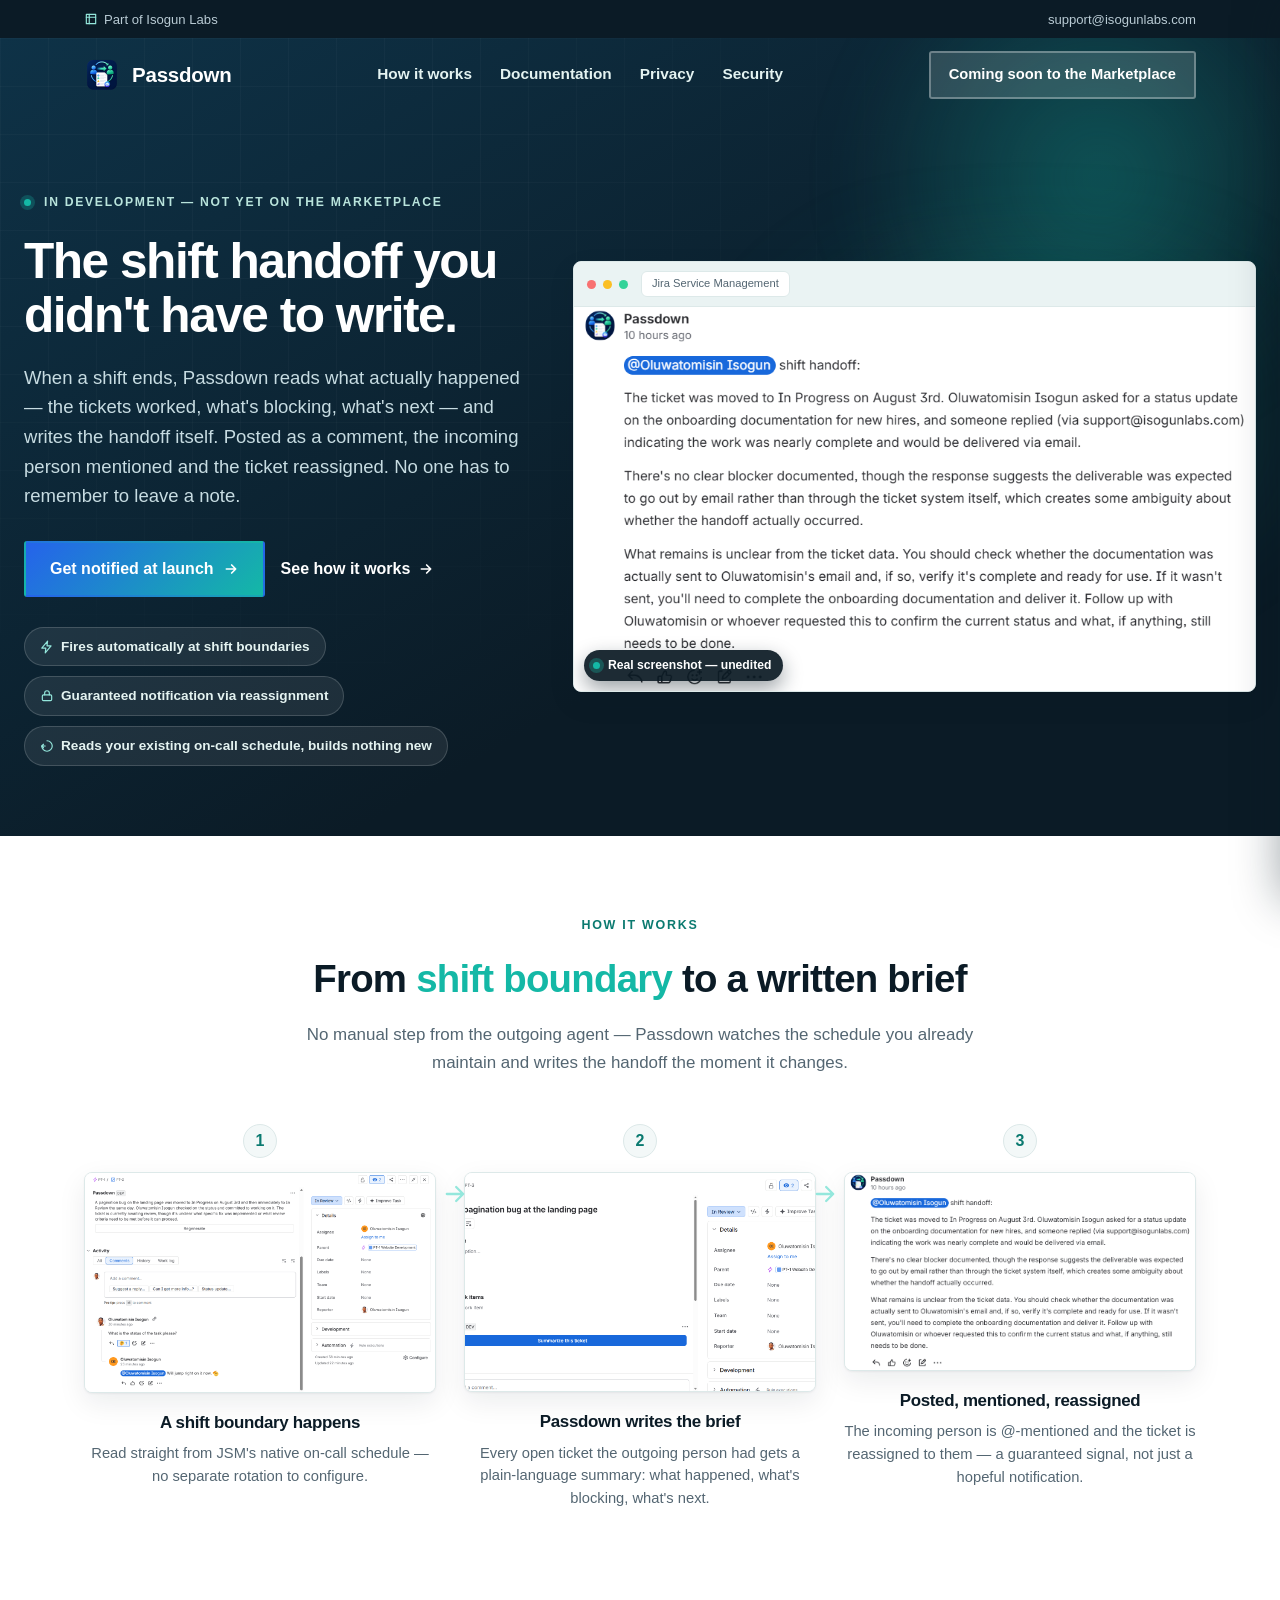
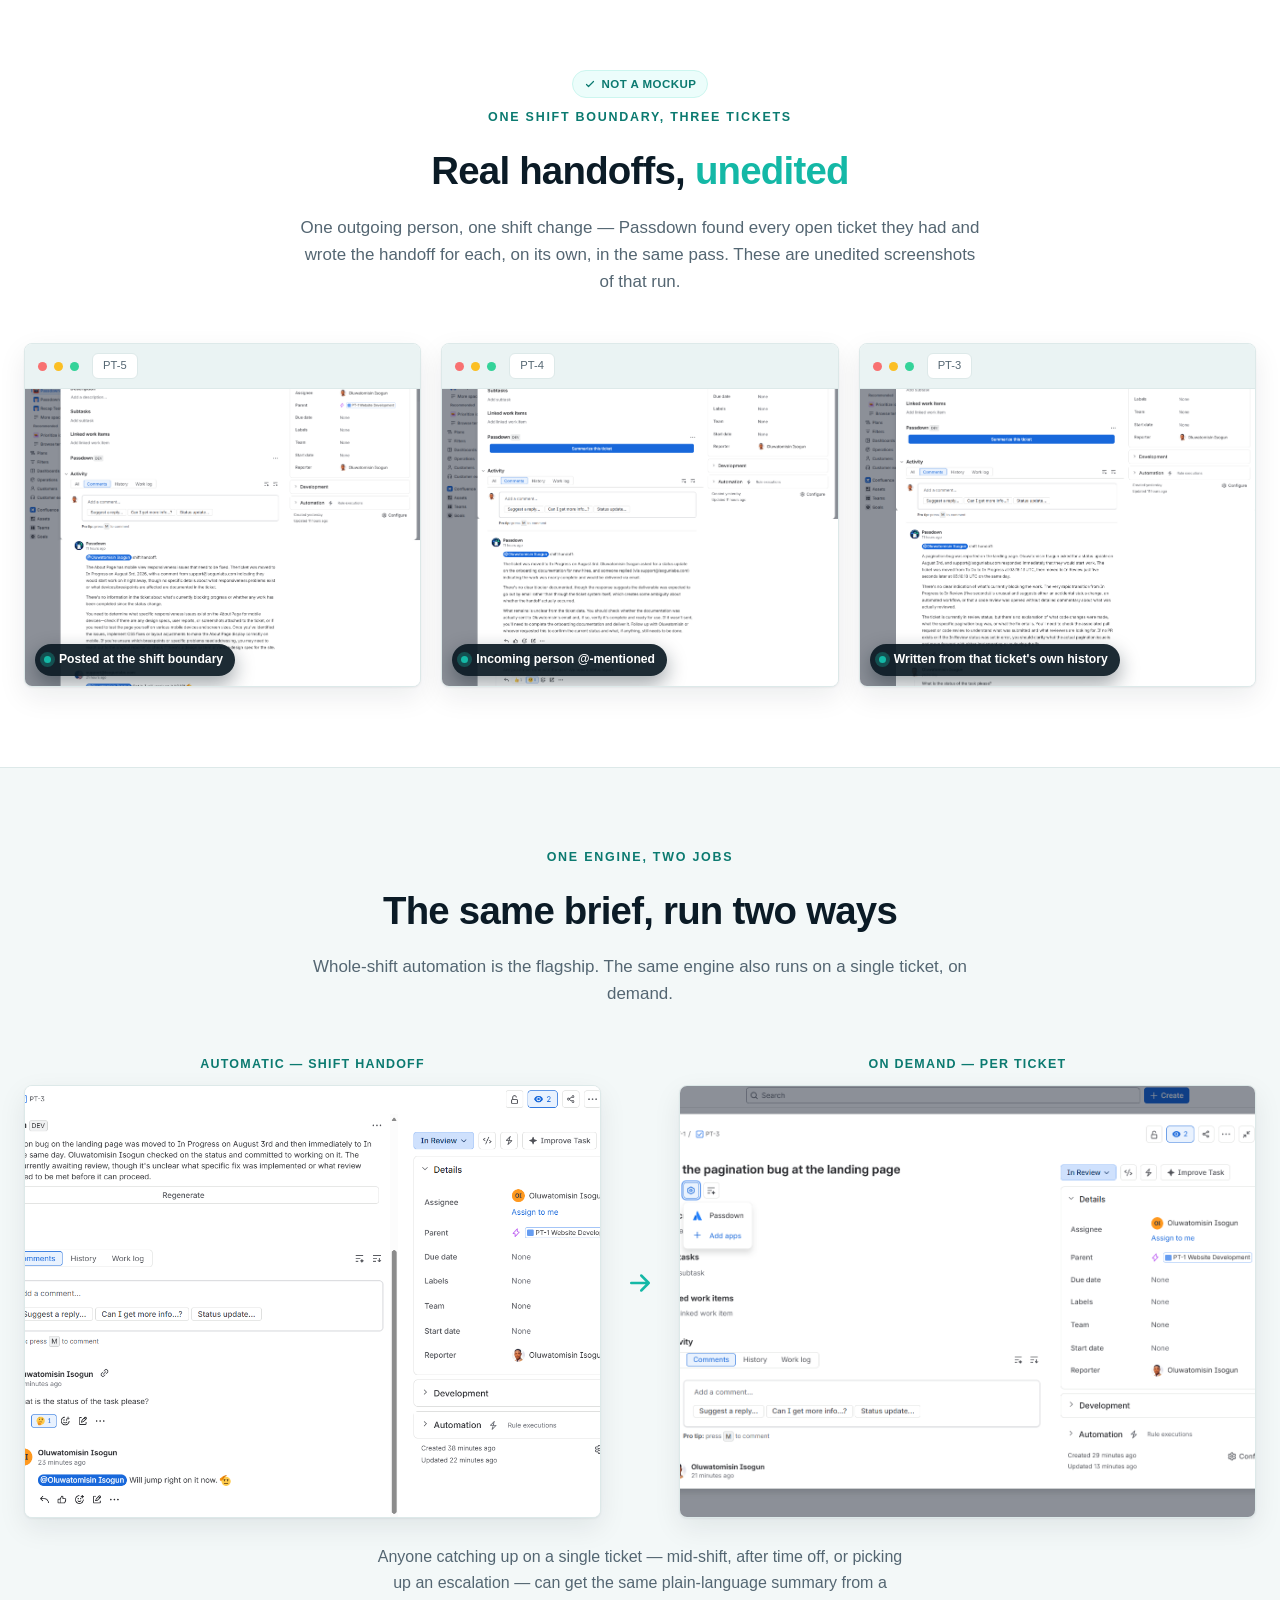
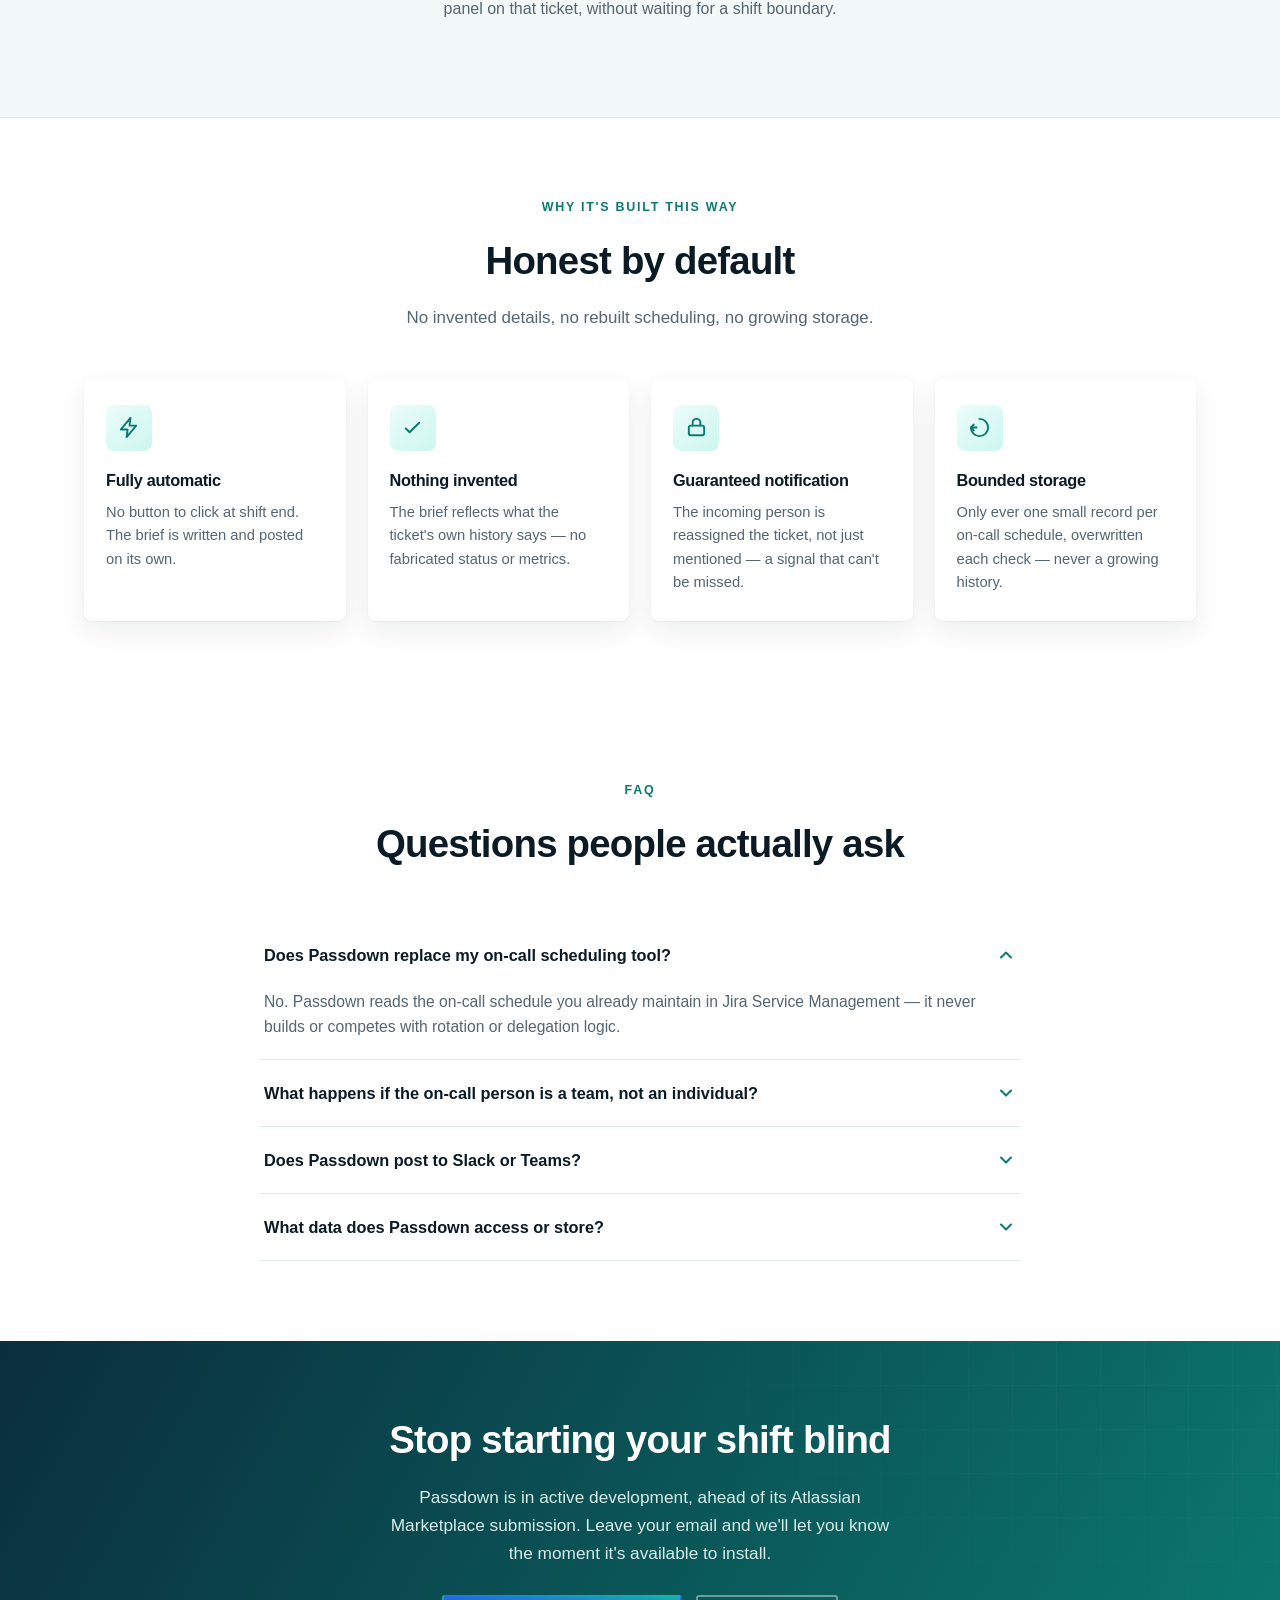
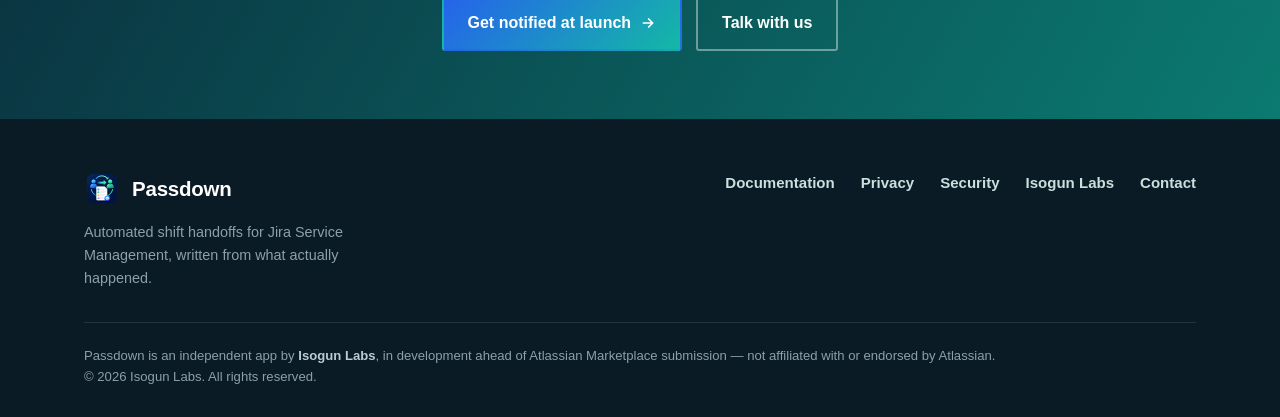
==== commit 1b4500a4: "Move Runs on Atlassian disclosure off marketing pages, keep on Security Homepage and docs no longer " ====
--- a/index.html
+++ b/index.html
@@ -68,10 +68,6 @@
           "acceptedAnswer": { "@type": "Answer", "text": "No. Passdown reads the on-call schedule you already maintain in Jira Service Management — it never builds or competes with rotation or delegation logic." }
         },
         {
-          "@type": "Question", "name": "Does Passdown carry the Runs on Atlassian badge?",
-          "acceptedAnswer": { "@type": "Answer", "text": "No. Reading JSM's on-call schedule reliably requires a small hosted component outside Forge's own sandbox, so the base install does not currently qualify for Runs on Atlassian." }
-        },
-        {
           "@type": "Question", "name": "Does Passdown post to Slack or Teams?",
           "acceptedAnswer": { "@type": "Answer", "text": "Not yet. Slack and Teams push is planned as a future, explicitly opt-in admin setting — it is off by default and not part of the current release." }
         }
@@ -315,15 +311,6 @@
         <h3>Bounded storage</h3>
         <p>Only ever one small record per on-call schedule, overwritten each check — never a growing history.</p>
       </div>
-    </div>
-  </div>
-</section>
-
-<section class="block reveal" style="background:var(--panel); border-top:1px solid var(--line); border-bottom:1px solid var(--line);">
-  <div class="wrap">
-    <div class="roa-note">
-      <svg viewBox="0 0 24 24" fill="none" stroke="currentColor" stroke-width="2" stroke-linecap="round" stroke-linejoin="round" aria-hidden="true"><path d="M12 9v4M12 17h.01"/><path d="M10.29 3.86 1.82 18a2 2 0 0 0 1.71 3h16.94a2 2 0 0 0 1.71-3L13.71 3.86a2 2 0 0 0-3.42 0Z"/></svg>
-      <p>Passdown does not currently carry the "Runs on Atlassian" badge. Reading JSM's on-call schedule reliably requires a small hosted component outside Forge's own sandbox — see the <a href="security.html">Security page</a> for the full explanation.</p>
     </div>
   </div>
 </section>
@@ -354,12 +341,6 @@
         <p>Not yet. Slack and Teams push is planned as a future, explicitly opt-in admin setting — off by default and not part of the current build. See <a href="docs.html#roadmap">Documentation</a>.</p>
       </details>
       <details class="faq-item">
-        <summary>Why doesn't Passdown carry the Runs on Atlassian badge?
-          <svg class="chev" viewBox="0 0 24 24" fill="none" stroke="currentColor" stroke-width="2.4" stroke-linecap="round" stroke-linejoin="round" aria-hidden="true"><path d="m6 9 6 6 6-6"/></svg>
-        </summary>
-        <p>Reading JSM's on-call schedule reliably from an app currently requires a small hosted component outside Forge's own sandbox. That's real, disclosed external egress — see the <a href="security.html">Security page</a> for the full detail.</p>
-      </details>
-      <details class="faq-item">
         <summary>What data does Passdown access or store?
           <svg class="chev" viewBox="0 0 24 24" fill="none" stroke="currentColor" stroke-width="2.4" stroke-linecap="round" stroke-linejoin="round" aria-hidden="true"><path d="m6 9 6 6 6-6"/></svg>
         </summary>
--- a/assets/css/site.css
+++ b/assets/css/site.css
@@ -174,10 +174,6 @@
 .collage .real-shot .frame { aspect-ratio:4/3; }
 
 /* RoA disclosure banner */
-.roa-note { display:flex; gap:14px; align-items:flex-start; background:var(--amber-flag-bg); border:1px solid #F3D9AE; border-radius:8px; padding:16px 18px; margin:0 auto; max-width:760px; }
-.roa-note svg { flex:none; width:20px; height:20px; color:var(--amber-flag); margin-top:2px; }
-.roa-note p { margin:0; font-size:.92rem; color:#7C4A0F; line-height:1.55; }
-.roa-note a { color:#7C4A0F; text-decoration:underline; font-weight:600; }
 
 /* FAQ accordion */
 .faq-list { max-width:760px; margin:0 auto; }
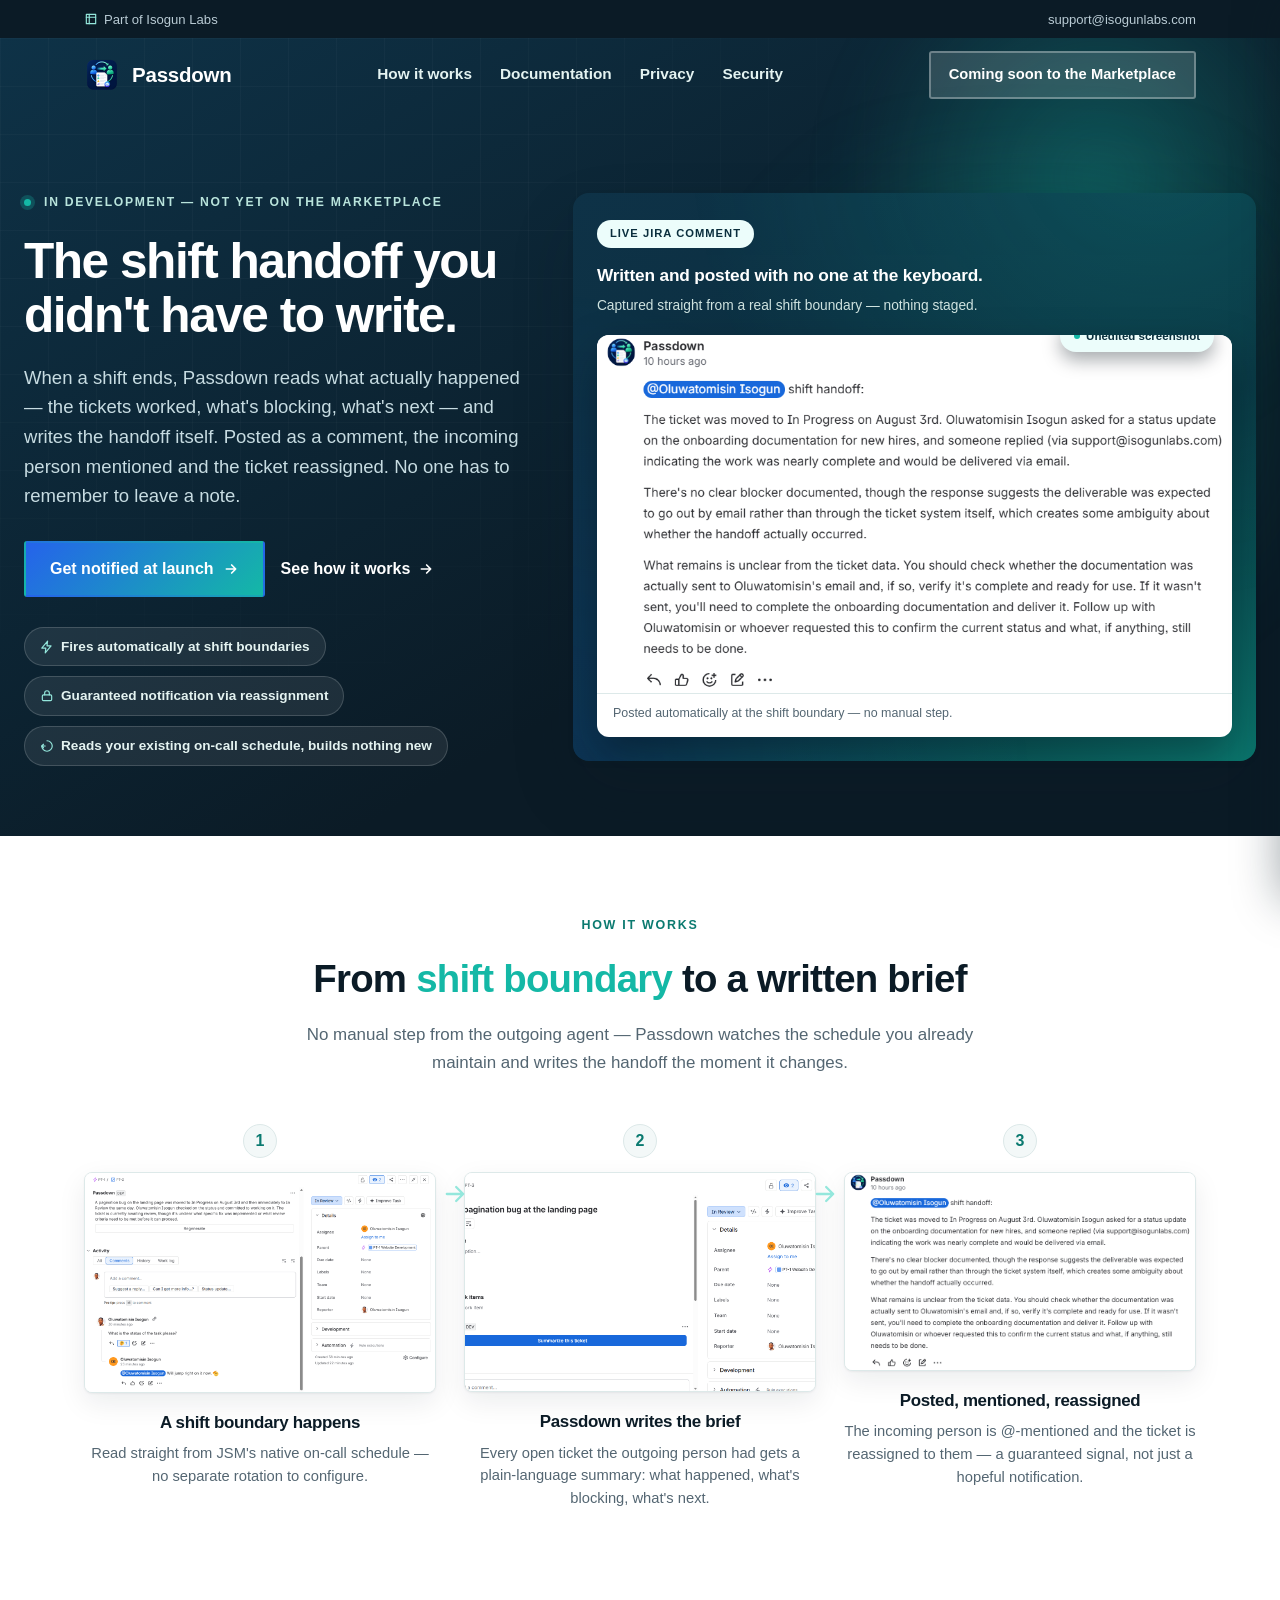
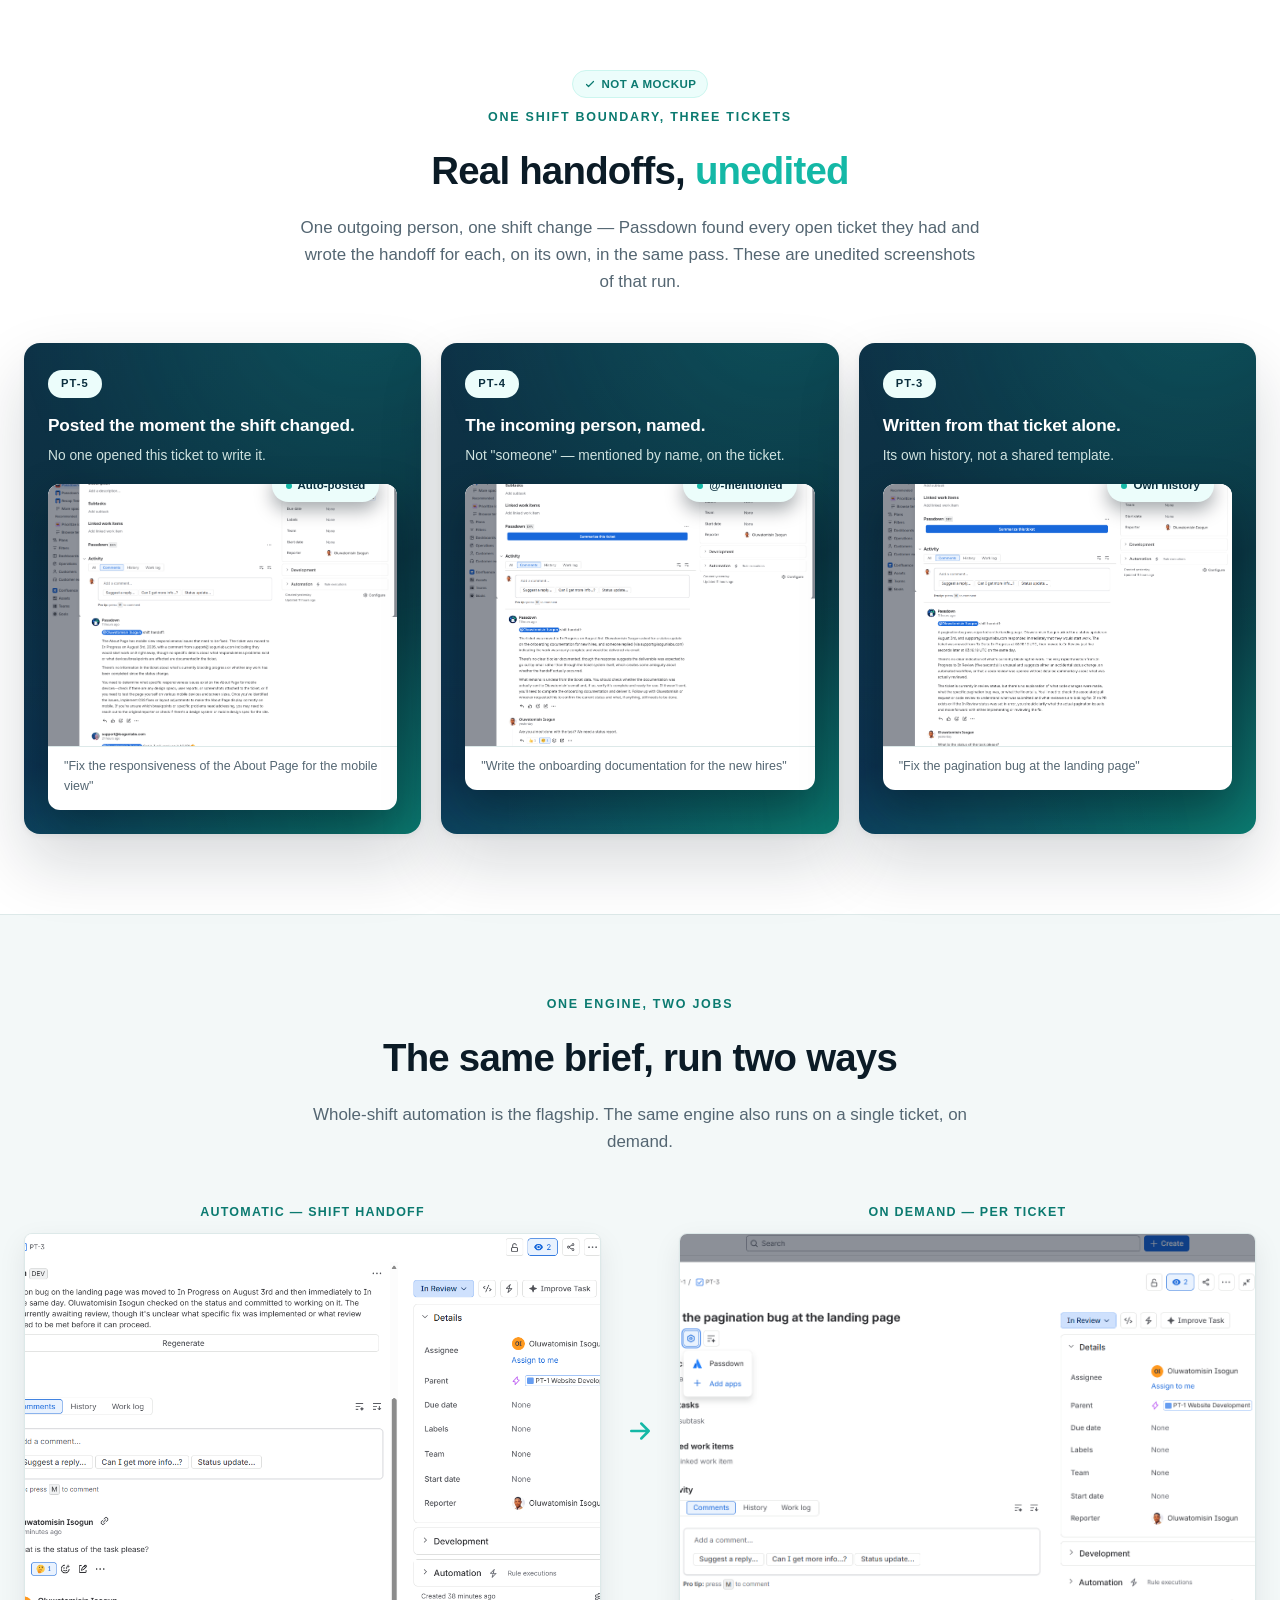
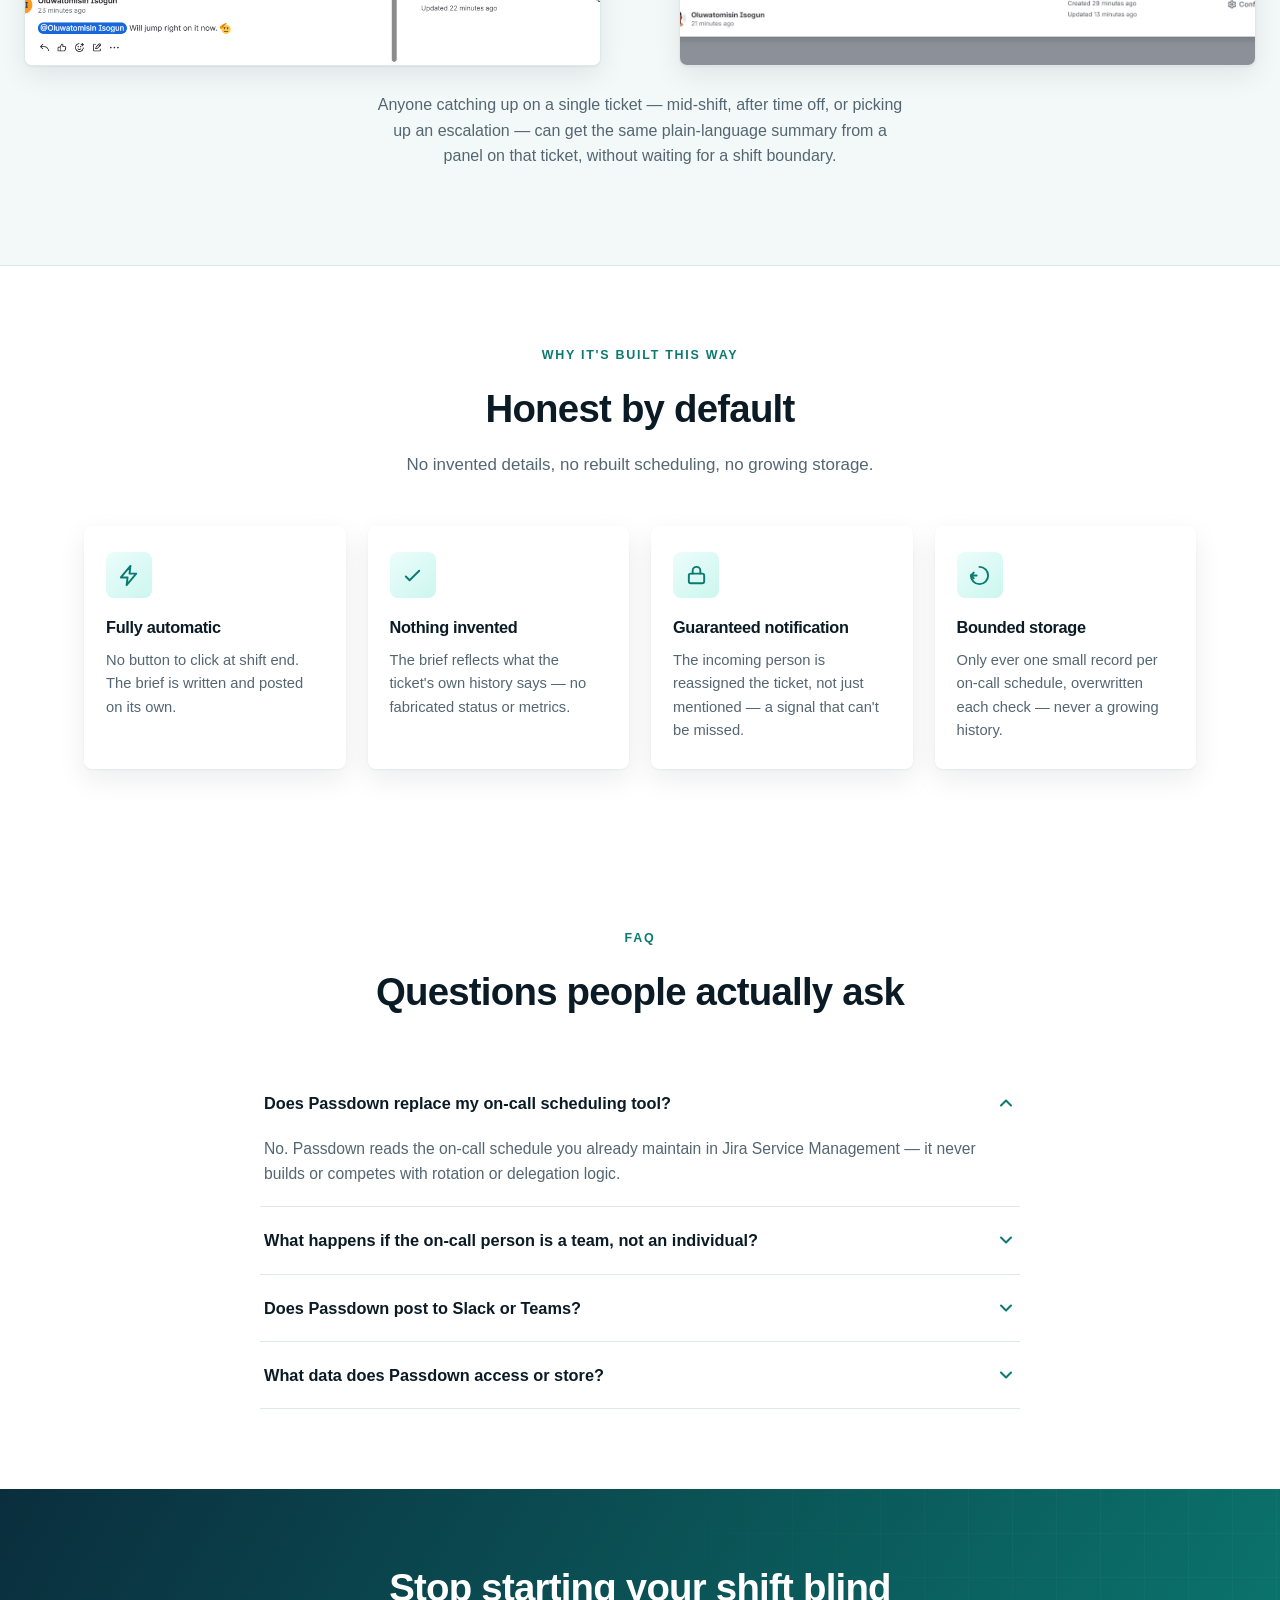
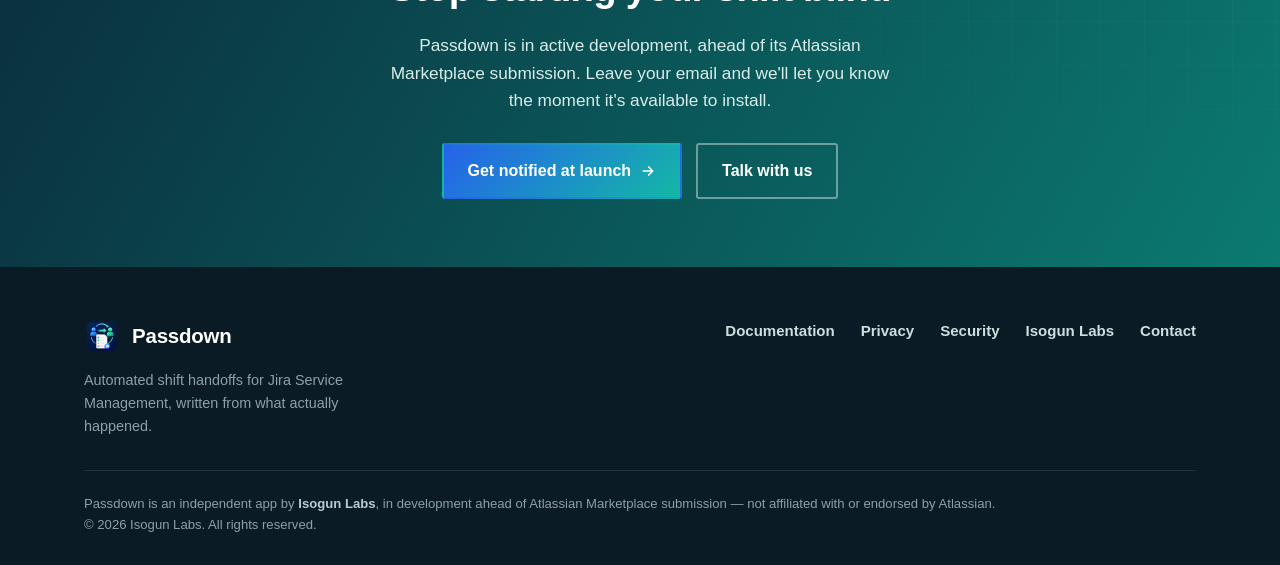
==== commit c5c13cbc: "Rebuild hero + real-handoff cards as composited promo cards Replace the plain browser-chrome-framed " ====
--- a/index.html
+++ b/index.html
@@ -156,11 +156,16 @@
     </div>
 
     <div class="showcase-frame">
-      <div class="real-shot">
-        <div class="bar" aria-hidden="true"><i class="r"></i><i class="y"></i><i class="g"></i><span class="url">Jira Service Management</span></div>
-        <div class="frame" style="aspect-ratio:915/516;">
-          <img src="/assets/img/shot-handoff-comment.png" width="915" height="516" alt="A real Passdown-authored comment on a Jira ticket: '@Oluwatomisin Isogun shift handoff:' followed by a plain-language summary of what happened during the shift." loading="eager" decoding="async">
-          <span class="callout"><span class="dot2"></span> Real screenshot — unedited</span>
+      <div class="promo-card">
+        <span class="promo-eyebrow">Live Jira comment</span>
+        <h3>Written and posted with no one at the keyboard.</h3>
+        <p class="promo-sub">Captured straight from a real shift boundary — nothing staged.</p>
+        <div class="promo-inner">
+          <span class="promo-chip"><span class="dot2"></span> Unedited screenshot</span>
+          <div class="frame" style="aspect-ratio:915/516;">
+            <img src="/assets/img/shot-handoff-comment.png" width="915" height="516" alt="A real Passdown-authored comment on a Jira ticket: '@Oluwatomisin Isogun shift handoff:' followed by a plain-language summary of what happened during the shift." loading="eager" decoding="async">
+          </div>
+          <div class="promo-caption">Posted automatically at the shift boundary — no manual step.</div>
         </div>
       </div>
     </div>
@@ -224,25 +229,40 @@
       <p>One outgoing person, one shift change — Passdown found every open ticket they had and wrote the handoff for each, on its own, in the same pass. These are unedited screenshots of that run.</p>
     </div>
     <div class="collage">
-      <div class="real-shot">
-        <div class="bar" aria-hidden="true"><i class="r"></i><i class="y"></i><i class="g"></i><span class="url">PT-5</span></div>
-        <div class="frame">
-          <img src="/assets/img/shot-handoff-ticket-1.png" width="1775" height="1900" alt="Real Passdown comment on ticket PT-5, 'Fix the responsiveness of the About Page for the mobile view', posted automatically at a shift boundary." loading="lazy" decoding="async" style="object-position:center 58%;">
-          <span class="callout"><span class="dot2"></span> Posted at the shift boundary</span>
-        </div>
-      </div>
-      <div class="real-shot">
-        <div class="bar" aria-hidden="true"><i class="r"></i><i class="y"></i><i class="g"></i><span class="url">PT-4</span></div>
-        <div class="frame">
-          <img src="/assets/img/shot-handoff-ticket-2.png" width="1777" height="2102" alt="Real Passdown comment on ticket PT-4, 'Write the onboarding documentation for the new hires', with the incoming person mentioned by name." loading="lazy" decoding="async" style="object-position:center 55%;">
-          <span class="callout"><span class="dot2"></span> Incoming person @-mentioned</span>
-        </div>
-      </div>
-      <div class="real-shot">
-        <div class="bar" aria-hidden="true"><i class="r"></i><i class="y"></i><i class="g"></i><span class="url">PT-3</span></div>
-        <div class="frame">
-          <img src="/assets/img/shot-handoff-ticket-3.png" width="1754" height="2162" alt="Real Passdown comment on ticket PT-3, 'Fix the pagination bug at the landing page', a generated brief specific to that ticket's own history." loading="lazy" decoding="async" style="object-position:center 55%;">
-          <span class="callout"><span class="dot2"></span> Written from that ticket's own history</span>
+      <div class="promo-card">
+        <span class="promo-eyebrow">PT-5</span>
+        <h3>Posted the moment the shift changed.</h3>
+        <p class="promo-sub">No one opened this ticket to write it.</p>
+        <div class="promo-inner">
+          <span class="promo-chip"><span class="dot2"></span> Auto-posted</span>
+          <div class="frame" style="aspect-ratio:4/3;">
+            <img src="/assets/img/shot-handoff-ticket-1.png" width="1775" height="1900" alt="Real Passdown comment on ticket PT-5, 'Fix the responsiveness of the About Page for the mobile view', posted automatically at a shift boundary." loading="lazy" decoding="async" style="object-position:center 58%;">
+          </div>
+          <div class="promo-caption">"Fix the responsiveness of the About Page for the mobile view"</div>
+        </div>
+      </div>
+      <div class="promo-card">
+        <span class="promo-eyebrow">PT-4</span>
+        <h3>The incoming person, named.</h3>
+        <p class="promo-sub">Not "someone" — mentioned by name, on the ticket.</p>
+        <div class="promo-inner">
+          <span class="promo-chip"><span class="dot2"></span> @-mentioned</span>
+          <div class="frame" style="aspect-ratio:4/3;">
+            <img src="/assets/img/shot-handoff-ticket-2.png" width="1777" height="2102" alt="Real Passdown comment on ticket PT-4, 'Write the onboarding documentation for the new hires', with the incoming person mentioned by name." loading="lazy" decoding="async" style="object-position:center 55%;">
+          </div>
+          <div class="promo-caption">"Write the onboarding documentation for the new hires"</div>
+        </div>
+      </div>
+      <div class="promo-card">
+        <span class="promo-eyebrow">PT-3</span>
+        <h3>Written from that ticket alone.</h3>
+        <p class="promo-sub">Its own history, not a shared template.</p>
+        <div class="promo-inner">
+          <span class="promo-chip"><span class="dot2"></span> Own history</span>
+          <div class="frame" style="aspect-ratio:4/3;">
+            <img src="/assets/img/shot-handoff-ticket-3.png" width="1754" height="2162" alt="Real Passdown comment on ticket PT-3, 'Fix the pagination bug at the landing page', a generated brief specific to that ticket's own history." loading="lazy" decoding="async" style="object-position:center 55%;">
+          </div>
+          <div class="promo-caption">"Fix the pagination bug at the landing page"</div>
         </div>
       </div>
     </div>
--- a/assets/css/site.css
+++ b/assets/css/site.css
@@ -156,6 +156,19 @@
   .split-arrow { transform:rotate(90deg); margin:0 auto; }
 }
 
+/* composited promo cards — dark panel, floating chip, real screenshot inside its own card */
+.promo-card { position:relative; border-radius:16px; padding:26px 24px 24px; overflow:hidden; background:linear-gradient(150deg,#0E3247,var(--deep) 60%,var(--teal-600)); box-shadow:var(--shadow-lg); isolation:isolate; }
+.promo-card::before { content:""; position:absolute; inset:0; z-index:-1; opacity:.6; background:radial-gradient(circle at 85% -10%,rgba(20,184,166,.4),transparent 55%),radial-gradient(circle at -10% 110%,rgba(37,99,235,.28),transparent 55%); }
+.promo-eyebrow { display:inline-block; background:var(--teal-50); color:var(--deep); font-size:.7rem; font-weight:800; letter-spacing:.09em; text-transform:uppercase; padding:5px 13px; border-radius:999px; margin-bottom:14px; }
+.promo-card h3 { color:#fff; font-size:1.08rem; font-weight:800; margin:0 0 6px; letter-spacing:-.01em; }
+.promo-card .promo-sub { color:#CFE3E0; font-size:.86rem; margin:0 0 18px; line-height:1.5; }
+.promo-inner { position:relative; background:var(--white); border-radius:12px; box-shadow:0 20px 44px rgba(4,15,22,.35); overflow:hidden; }
+.promo-chip { position:absolute; top:-15px; right:18px; z-index:2; display:inline-flex; align-items:center; gap:6px; background:var(--teal-50); color:var(--deep); font-size:.72rem; font-weight:800; padding:7px 14px; border-radius:999px; box-shadow:0 8px 18px rgba(4,15,22,.35); }
+.promo-chip .dot2 { width:6px; height:6px; border-radius:50%; background:var(--teal-400); flex:none; }
+.promo-inner .frame { position:relative; overflow:hidden; background:var(--panel); }
+.promo-inner .frame img { width:100%; height:100%; object-fit:cover; display:block; }
+.promo-caption { padding:10px 16px 13px; font-size:.78rem; color:var(--body); border-top:1px solid var(--line); }
+
 /* real product screenshots — framed + annotated */
 .real-shot { border-radius:8px; overflow:hidden; border:1px solid var(--line); box-shadow:var(--shadow); background:var(--white); }
 .real-shot .bar { display:flex; align-items:center; gap:7px; padding:9px 13px; background:#EAF3F3; border-bottom:1px solid var(--line); }
@@ -164,8 +177,6 @@
 .real-shot .bar .url { margin-left:6px; font-size:.7rem; color:var(--body); background:var(--white); border:1px solid var(--line); border-radius:6px; padding:3px 10px; }
 .real-shot .frame { position:relative; overflow:hidden; background:var(--panel); }
 .real-shot .frame img { width:100%; height:100%; object-fit:cover; display:block; }
-.real-shot .callout { position:absolute; left:10px; bottom:10px; display:inline-flex; align-items:center; gap:8px; background:rgba(10,25,35,.92); color:#fff; font-size:.76rem; font-weight:700; padding:6px 12px 6px 9px; border-radius:999px; box-shadow:0 8px 20px rgba(10,25,35,.4); max-width:calc(100% - 20px); }
-.real-shot .callout .dot2 { width:7px; height:7px; border-radius:50%; background:var(--teal-400); flex:none; box-shadow:0 0 0 4px rgba(20,184,166,.3); }
 .real-badge { display:inline-flex; align-items:center; gap:6px; font-size:.72rem; font-weight:800; letter-spacing:.04em; text-transform:uppercase; color:var(--teal-600); background:var(--teal-50); border:1px solid var(--teal-100); border-radius:999px; padding:4px 11px; margin-bottom:10px; }
 .real-badge svg { width:12px; height:12px; }
 
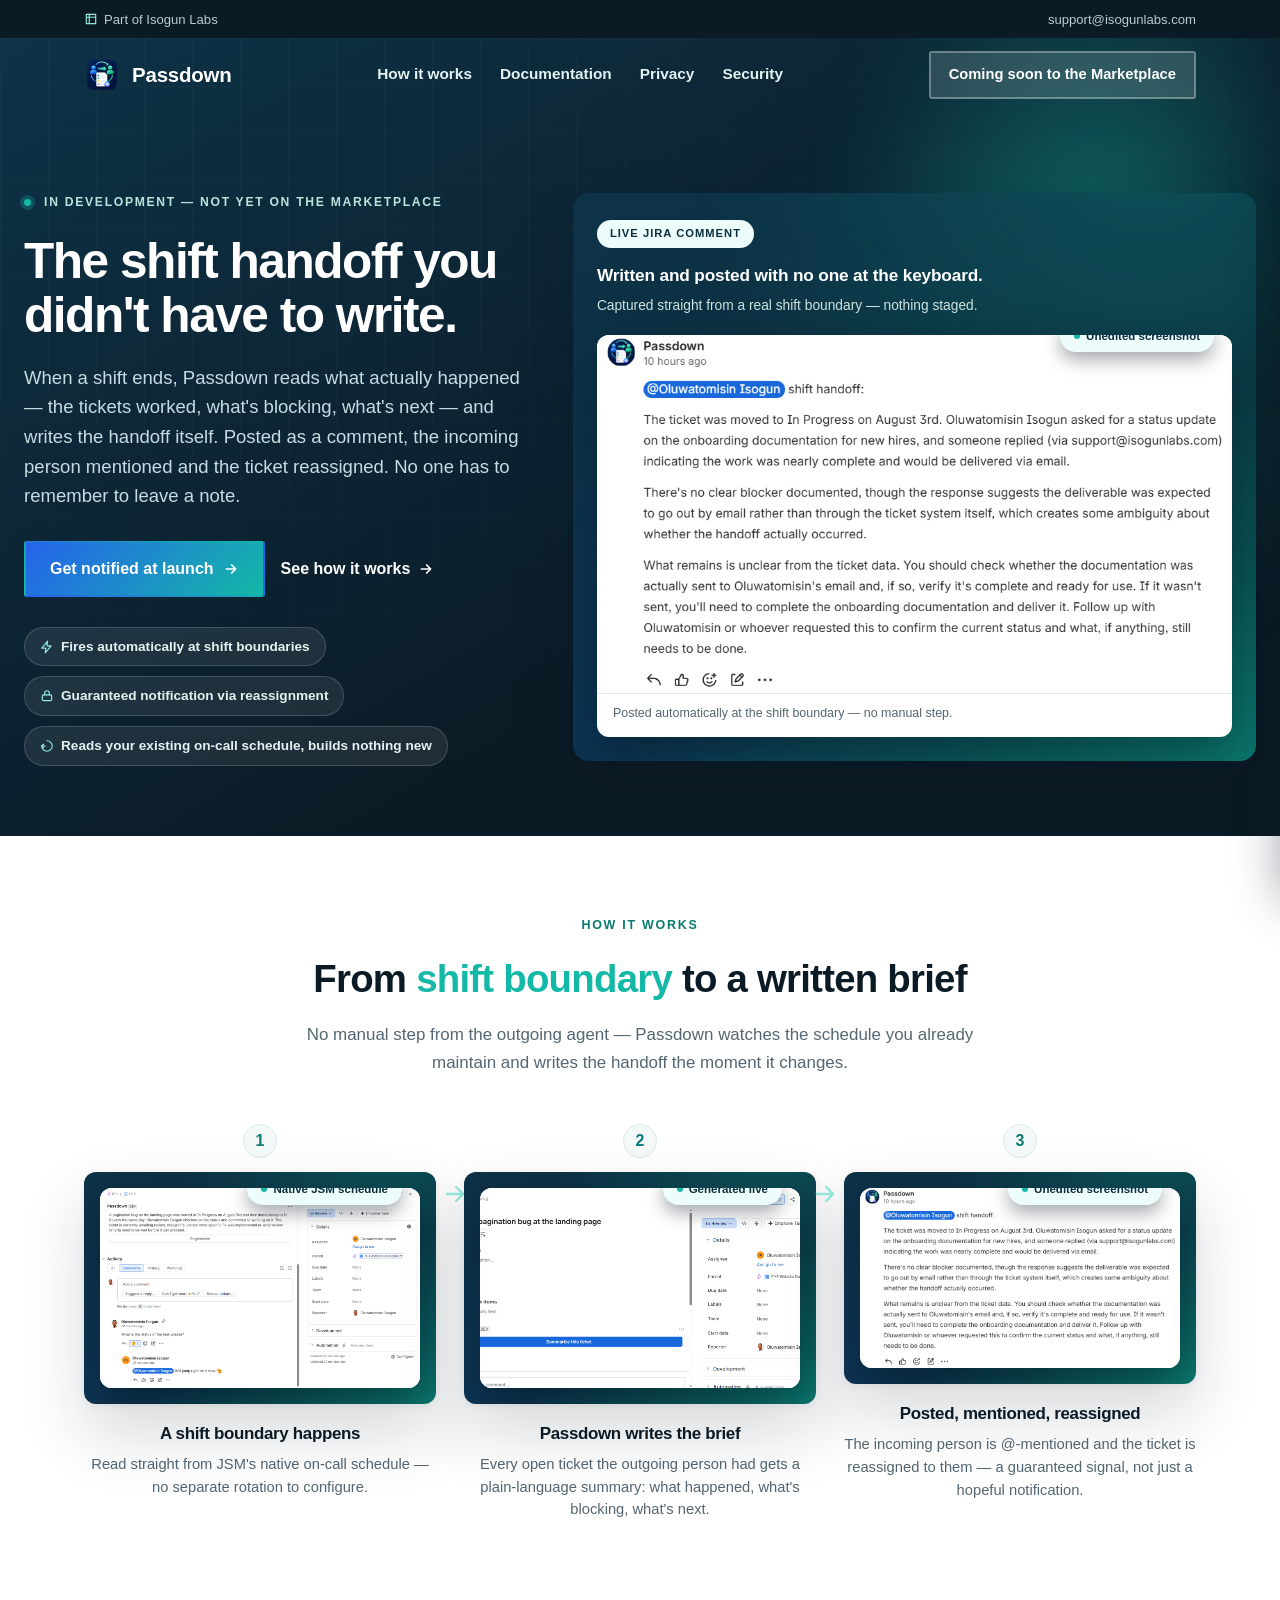
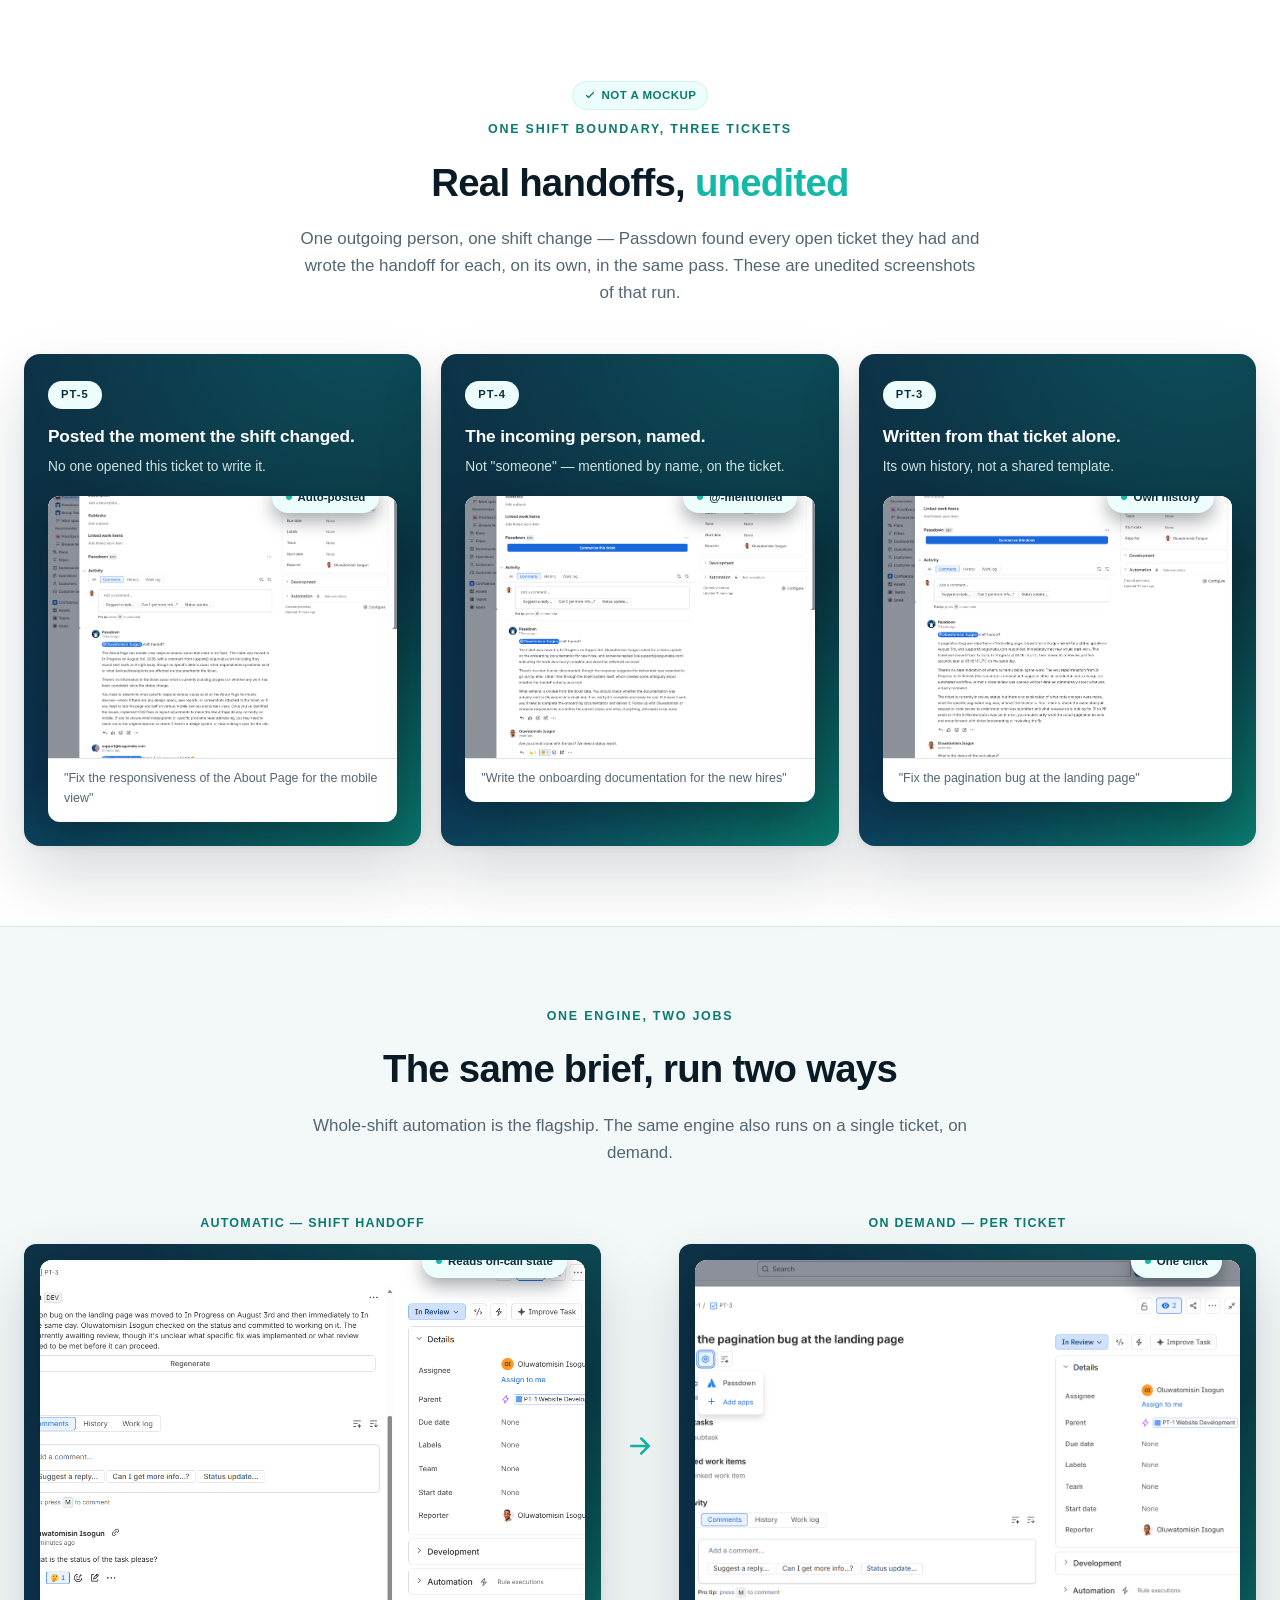
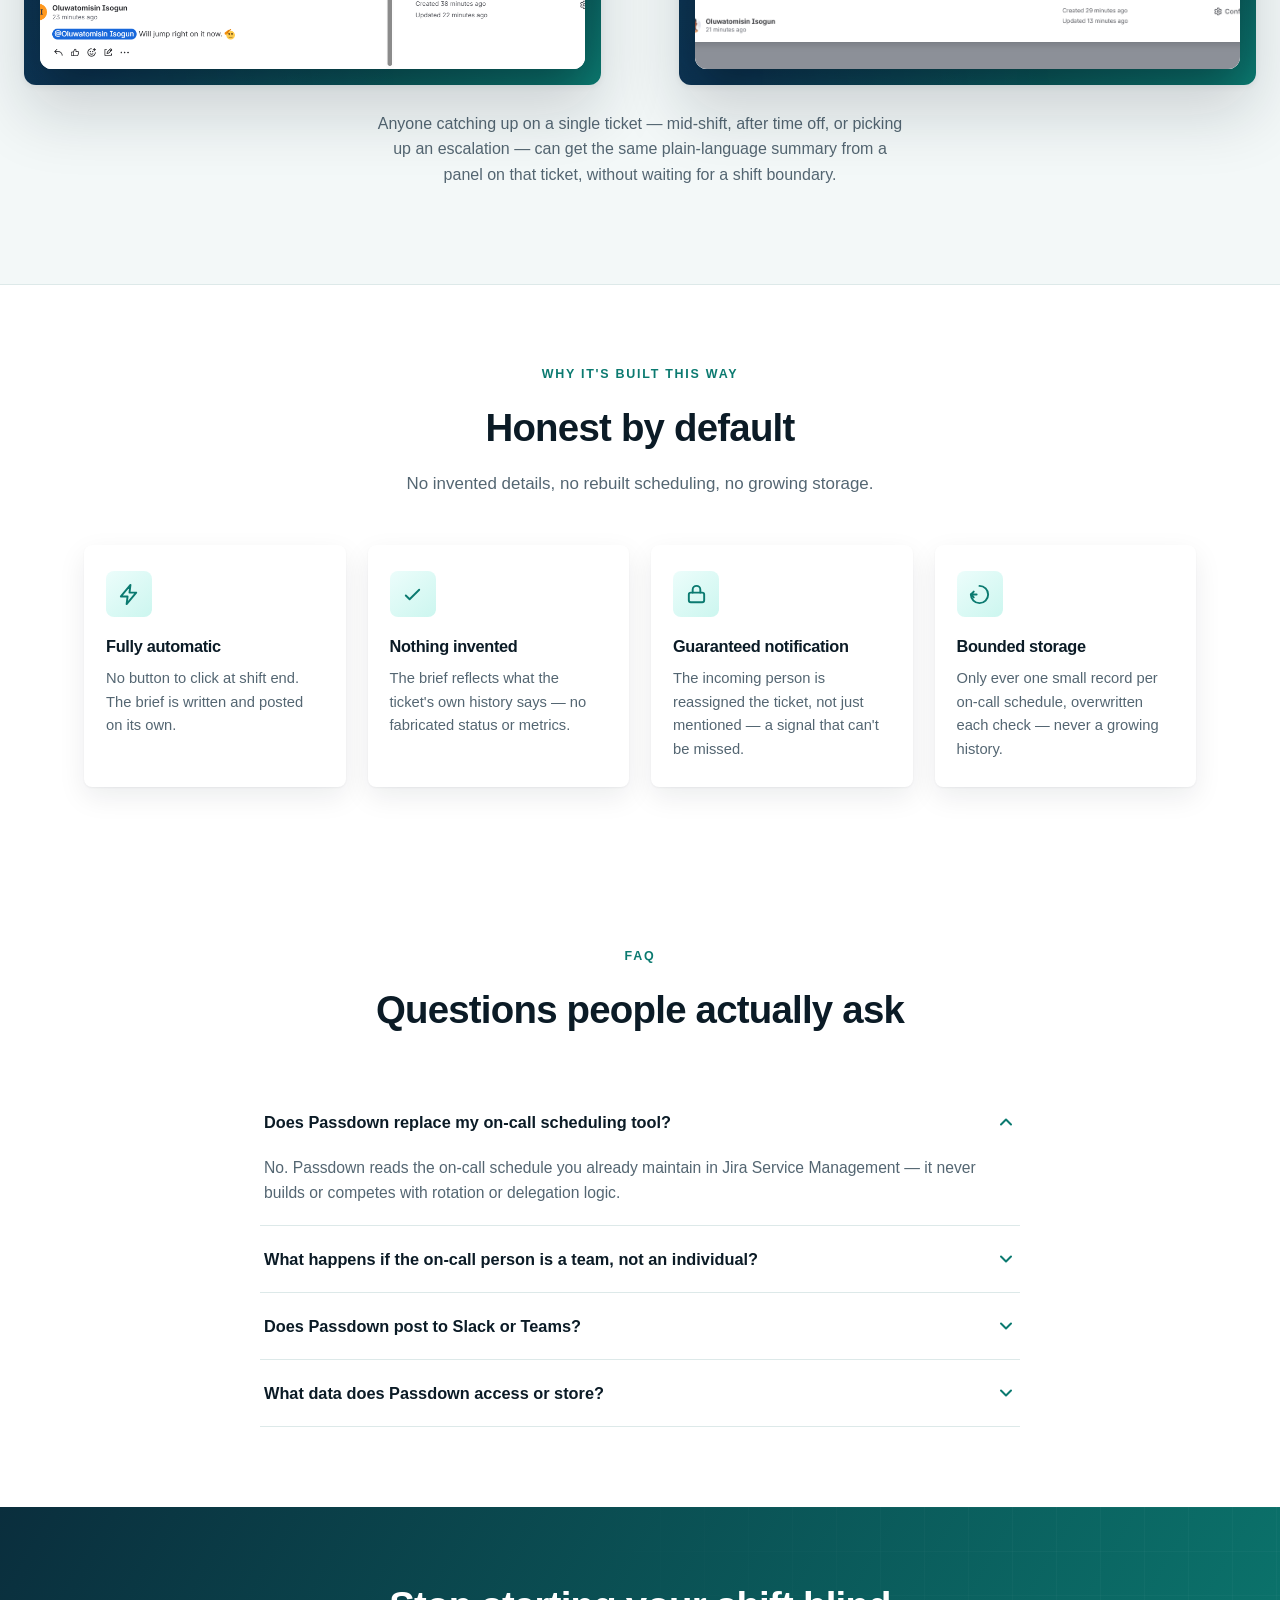
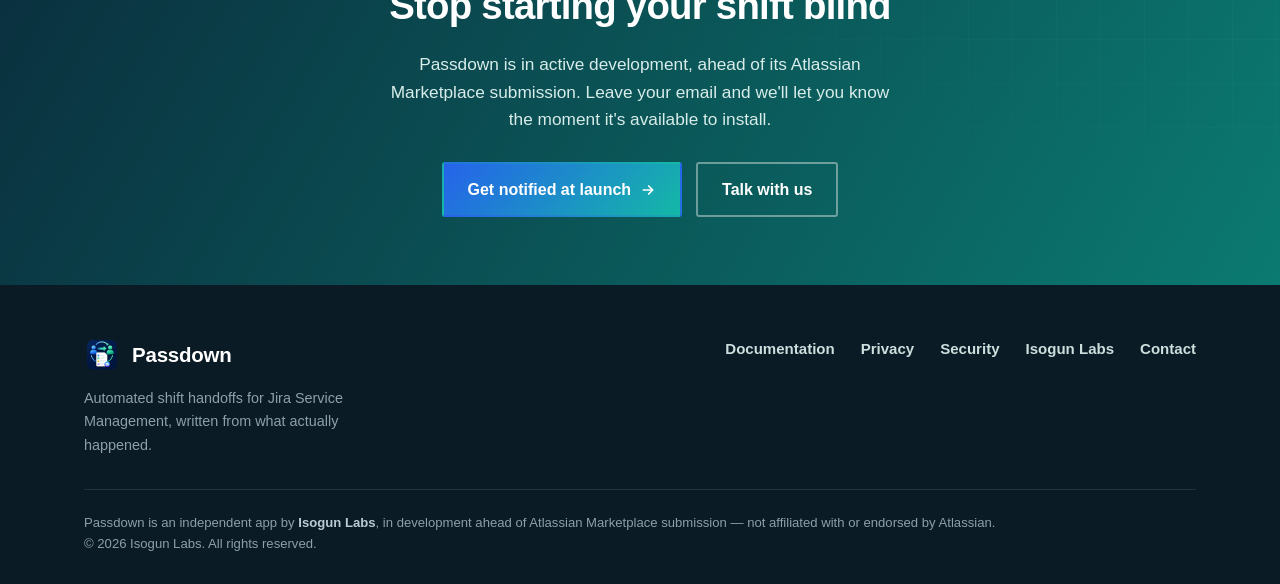
==== commit 7cdcc225: "Apply the composited promo-card treatment to every remaining screenshot The How it works flow steps " ====
--- a/index.html
+++ b/index.html
@@ -182,9 +182,12 @@
     <div class="flow">
       <div class="flow-step">
         <div class="num">1</div>
-        <div class="real-shot" style="margin-bottom:16px;">
-          <div class="frame" style="aspect-ratio:1262/790;">
-            <img src="/assets/img/shot-oncall-schedule.png" width="1262" height="790" alt="A real Jira Service Management on-call schedule, with routing rules, escalation policy, and a rotation timeline showing who is on call." loading="lazy" decoding="async" style="object-position:bottom;">
+        <div class="promo-card promo-card--tight" style="margin-bottom:16px;">
+          <div class="promo-inner">
+            <span class="promo-chip"><span class="dot2"></span> Native JSM schedule</span>
+            <div class="frame" style="aspect-ratio:1262/790;">
+              <img src="/assets/img/shot-oncall-schedule.png" width="1262" height="790" alt="A real Jira Service Management on-call schedule, with routing rules, escalation policy, and a rotation timeline showing who is on call." loading="lazy" decoding="async" style="object-position:bottom;">
+            </div>
           </div>
         </div>
         <h3>A shift boundary happens</h3>
@@ -195,9 +198,12 @@
       </div>
       <div class="flow-step">
         <div class="num">2</div>
-        <div class="real-shot" style="margin-bottom:16px;">
-          <div class="frame" style="aspect-ratio:16/10;">
-            <img src="/assets/img/shot-summarize-result.png" width="1559" height="793" alt="Passdown's on-demand summary panel on a real Jira ticket, showing a generated plain-language summary of the ticket's history." loading="lazy" decoding="async" style="object-position:top;">
+        <div class="promo-card promo-card--tight" style="margin-bottom:16px;">
+          <div class="promo-inner">
+            <span class="promo-chip"><span class="dot2"></span> Generated live</span>
+            <div class="frame" style="aspect-ratio:16/10;">
+              <img src="/assets/img/shot-summarize-result.png" width="1559" height="793" alt="Passdown's on-demand summary panel on a real Jira ticket, showing a generated plain-language summary of the ticket's history." loading="lazy" decoding="async" style="object-position:top;">
+            </div>
           </div>
         </div>
         <h3>Passdown writes the brief</h3>
@@ -208,9 +214,12 @@
       </div>
       <div class="flow-step">
         <div class="num">3</div>
-        <div class="real-shot" style="margin-bottom:16px;">
-          <div class="frame" style="aspect-ratio:915/516;">
-            <img src="/assets/img/shot-handoff-comment.png" width="915" height="516" alt="The same real Passdown comment: the incoming person mentioned by name in the handoff brief." loading="lazy" decoding="async">
+        <div class="promo-card promo-card--tight" style="margin-bottom:16px;">
+          <div class="promo-inner">
+            <span class="promo-chip"><span class="dot2"></span> Unedited screenshot</span>
+            <div class="frame" style="aspect-ratio:915/516;">
+              <img src="/assets/img/shot-handoff-comment.png" width="915" height="516" alt="The same real Passdown comment: the incoming person mentioned by name in the handoff brief." loading="lazy" decoding="async">
+            </div>
           </div>
         </div>
         <h3>Posted, mentioned, reassigned</h3>
@@ -279,9 +288,12 @@
     <div class="split">
       <div>
         <div class="split-label">Automatic — shift handoff</div>
-        <div class="real-shot">
-          <div class="frame" style="aspect-ratio:4/3;">
-            <img src="/assets/img/shot-oncall-schedule.png" width="1262" height="790" alt="The real on-call schedule Passdown reads to detect a shift boundary." loading="lazy" decoding="async" style="object-position:bottom;">
+        <div class="promo-card promo-card--tight">
+          <div class="promo-inner">
+            <span class="promo-chip"><span class="dot2"></span> Reads on-call state</span>
+            <div class="frame" style="aspect-ratio:4/3;">
+              <img src="/assets/img/shot-oncall-schedule.png" width="1262" height="790" alt="The real on-call schedule Passdown reads to detect a shift boundary." loading="lazy" decoding="async" style="object-position:bottom;">
+            </div>
           </div>
         </div>
       </div>
@@ -290,9 +302,12 @@
       </div>
       <div>
         <div class="split-label">On demand — per ticket</div>
-        <div class="real-shot">
-          <div class="frame" style="aspect-ratio:4/3;">
-            <img src="/assets/img/shot-summarize-button.png" width="1911" height="940" alt="The on-demand 'Summarize this ticket' button in Passdown's panel on a real Jira ticket." loading="lazy" decoding="async" style="object-position:center 42%;">
+        <div class="promo-card promo-card--tight">
+          <div class="promo-inner">
+            <span class="promo-chip"><span class="dot2"></span> One click</span>
+            <div class="frame" style="aspect-ratio:4/3;">
+              <img src="/assets/img/shot-summarize-button.png" width="1911" height="940" alt="The on-demand 'Summarize this ticket' button in Passdown's panel on a real Jira ticket." loading="lazy" decoding="async" style="object-position:center 42%;">
+            </div>
           </div>
         </div>
       </div>
--- a/assets/css/site.css
+++ b/assets/css/site.css
@@ -168,23 +168,14 @@
 .promo-inner .frame { position:relative; overflow:hidden; background:var(--panel); }
 .promo-inner .frame img { width:100%; height:100%; object-fit:cover; display:block; }
 .promo-caption { padding:10px 16px 13px; font-size:.78rem; color:var(--body); border-top:1px solid var(--line); }
-
-/* real product screenshots — framed + annotated */
-.real-shot { border-radius:8px; overflow:hidden; border:1px solid var(--line); box-shadow:var(--shadow); background:var(--white); }
-.real-shot .bar { display:flex; align-items:center; gap:7px; padding:9px 13px; background:#EAF3F3; border-bottom:1px solid var(--line); }
-.real-shot .bar i { width:9px; height:9px; border-radius:50%; }
-.real-shot .bar .r{background:#F87171;} .real-shot .bar .y{background:#FBBF24;} .real-shot .bar .g{background:#34D399;}
-.real-shot .bar .url { margin-left:6px; font-size:.7rem; color:var(--body); background:var(--white); border:1px solid var(--line); border-radius:6px; padding:3px 10px; }
-.real-shot .frame { position:relative; overflow:hidden; background:var(--panel); }
-.real-shot .frame img { width:100%; height:100%; object-fit:cover; display:block; }
+.promo-card--tight { padding:16px; border-radius:12px; }
+
+/* real product screenshots — badge */
 .real-badge { display:inline-flex; align-items:center; gap:6px; font-size:.72rem; font-weight:800; letter-spacing:.04em; text-transform:uppercase; color:var(--teal-600); background:var(--teal-50); border:1px solid var(--teal-100); border-radius:999px; padding:4px 11px; margin-bottom:10px; }
 .real-badge svg { width:12px; height:12px; }
 
 /* collage grid of real handoff tickets */
 .collage { display:grid; grid-template-columns:repeat(3,1fr); gap:20px; }
-.collage .real-shot .frame { aspect-ratio:4/3; }
-
-/* RoA disclosure banner */
 
 /* FAQ accordion */
 .faq-list { max-width:760px; margin:0 auto; }
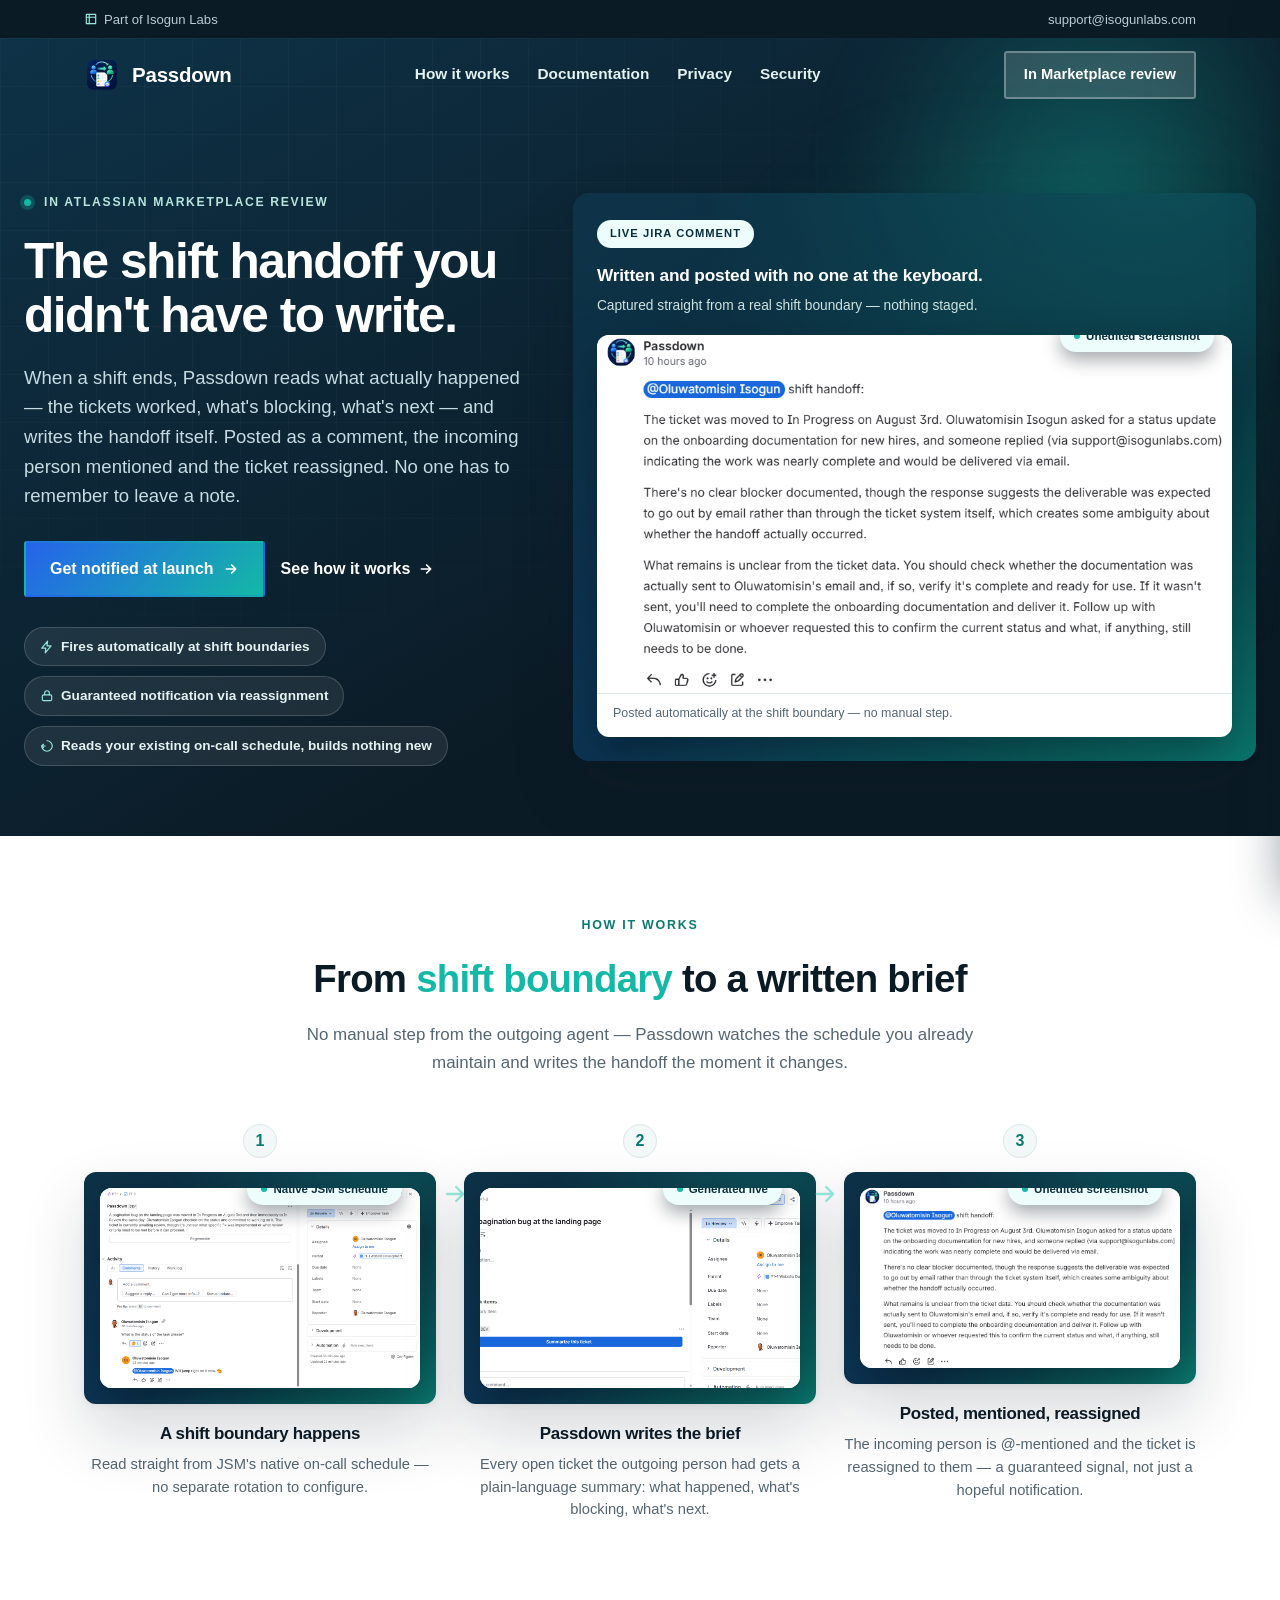
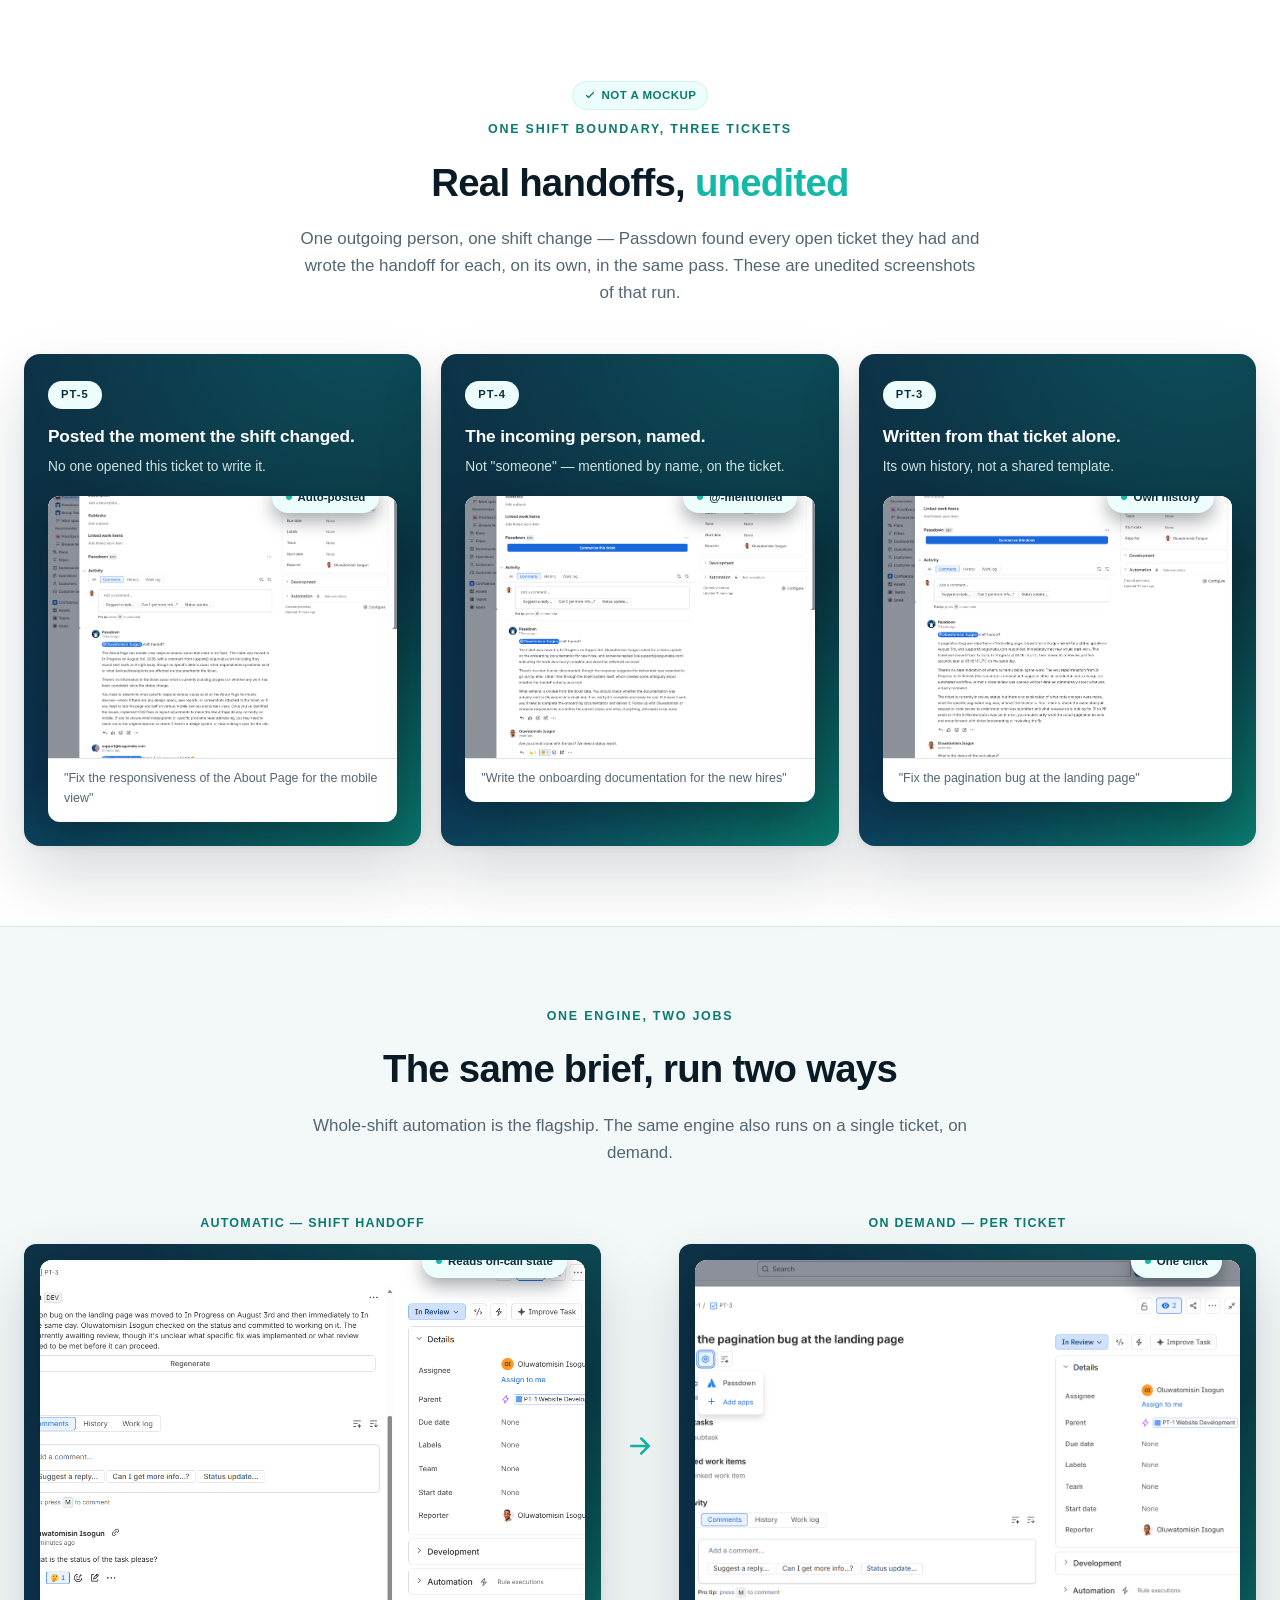
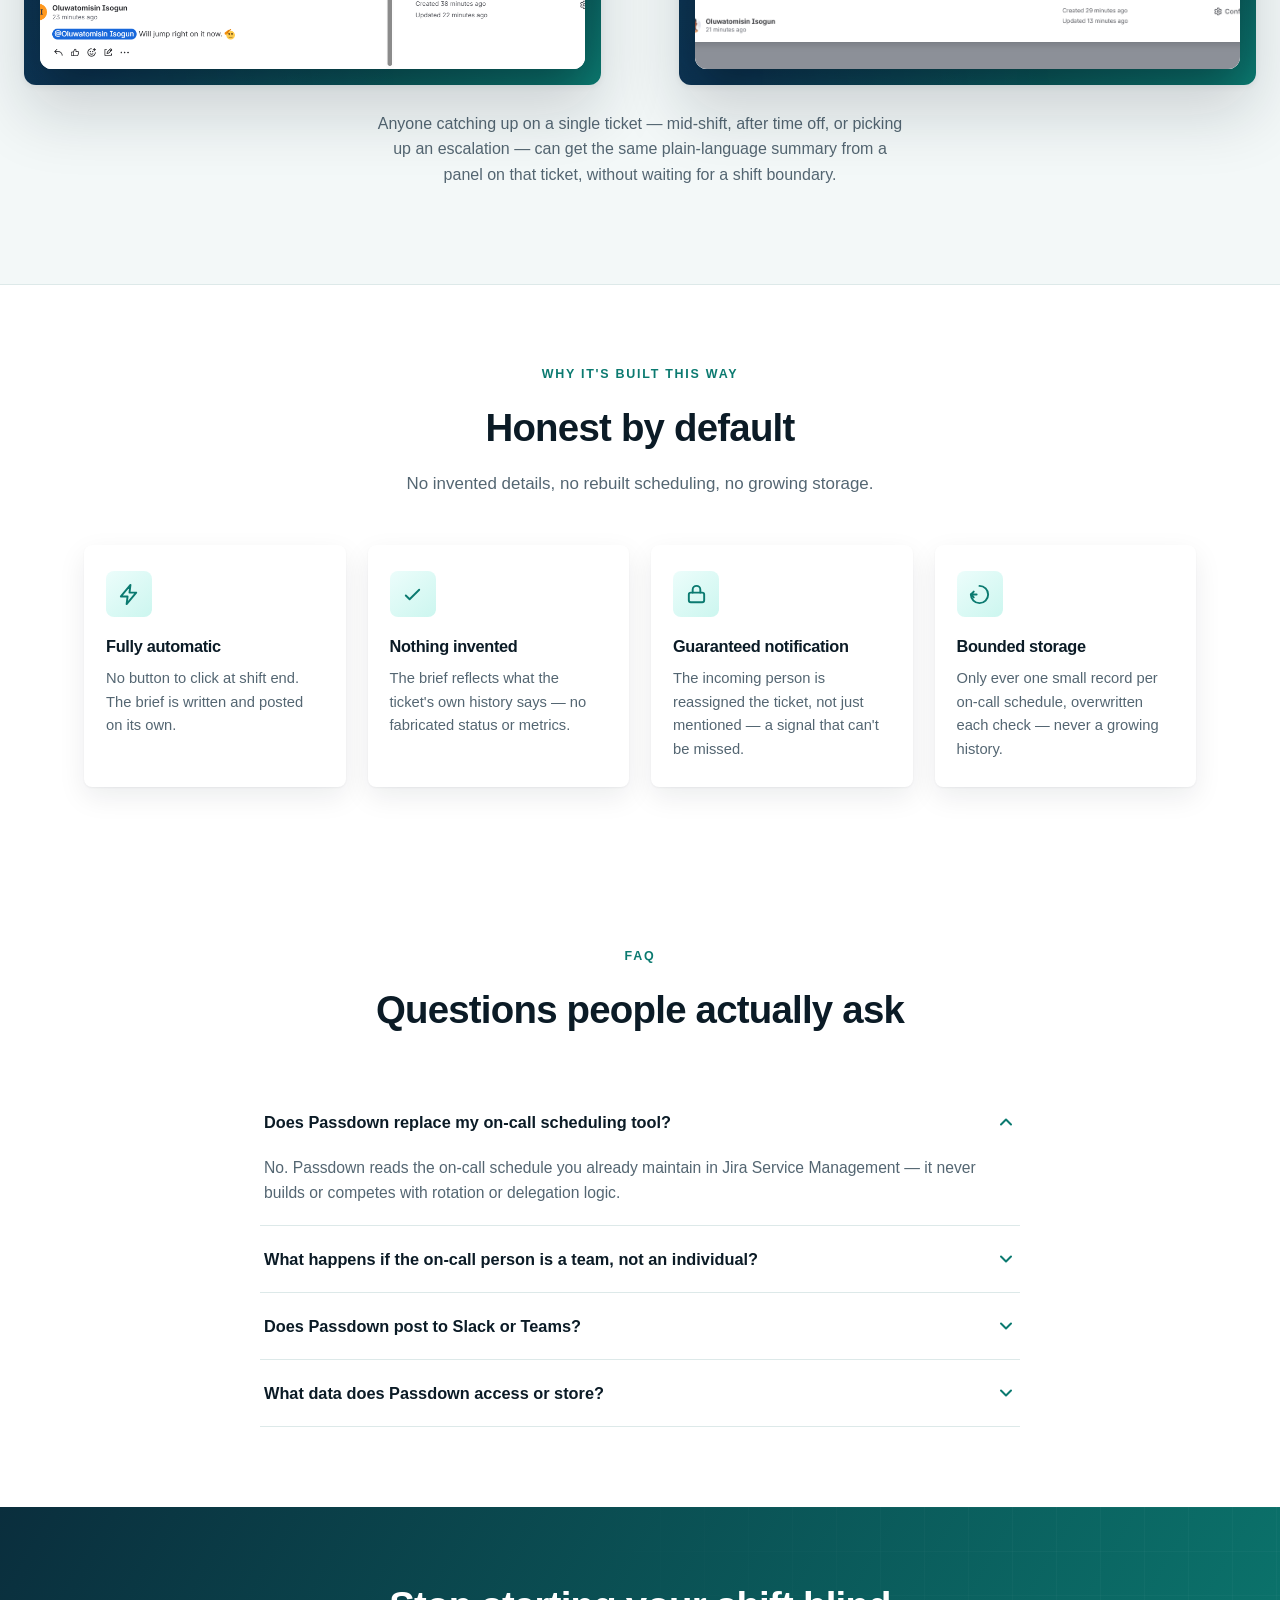
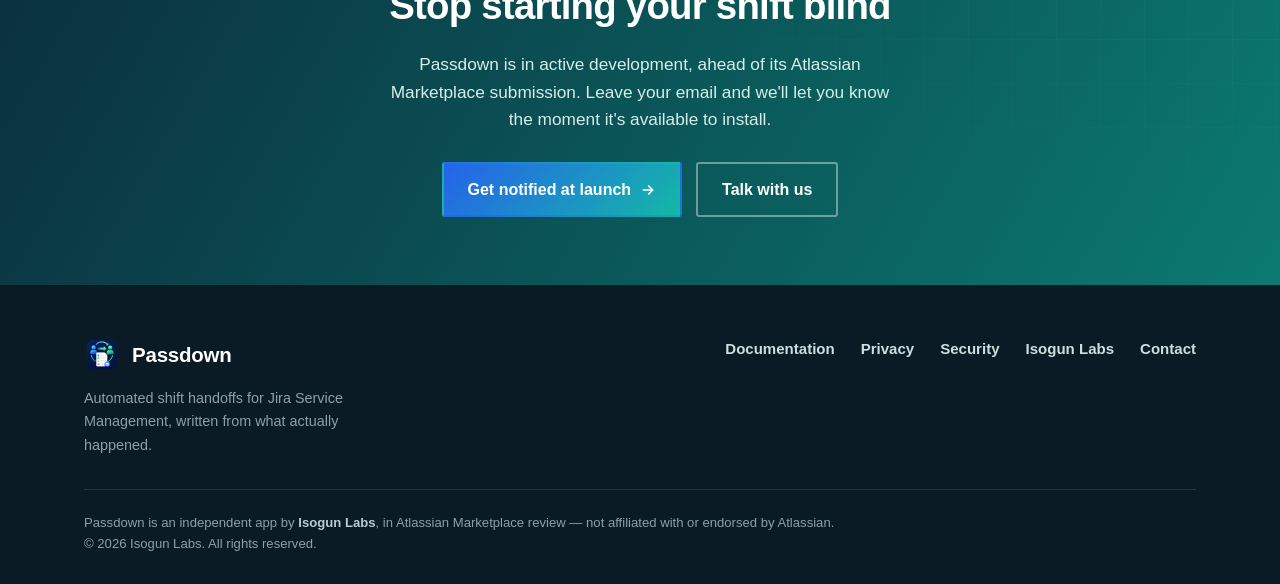
==== commit 962a2d60: "Update stale 'in development' text to 'in Marketplace review' on docs and homepage" ====
--- a/index.html
+++ b/index.html
@@ -104,7 +104,7 @@
       <a href="security.html">Security</a>
     </div>
     <div class="nav-right">
-      <span class="btn btn-disabled btn-sm">Coming soon to the Marketplace</span>
+      <span class="btn btn-disabled btn-sm">In Marketplace review</span>
       <button class="hamburger" aria-label="Open menu" aria-expanded="false" aria-controls="mobile-drawer">
         <span></span><span></span><span></span>
       </button>
@@ -137,7 +137,7 @@
   <div class="hero-glow" aria-hidden="true"></div>
   <div class="wrap">
     <div class="hero-copy">
-      <span class="eyebrow"><span class="dot"></span> In development — not yet on the Marketplace</span>
+      <span class="eyebrow"><span class="dot"></span> In Atlassian Marketplace review</span>
       <h1>The shift handoff you didn't have to write.</h1>
       <p class="lead">When a shift ends, Passdown reads what actually happened — the tickets worked, what's blocking, what's next — and writes the handoff itself. Posted as a comment, the incoming person mentioned and the ticket reassigned. No one has to remember to leave a note.</p>
       <div class="hero-actions">
@@ -418,7 +418,7 @@
       </div>
     </div>
     <div class="foot-bottom">
-      Passdown is an independent app by <a href="https://isogunlabs.com/">Isogun Labs</a>, in development ahead of Atlassian Marketplace submission — not affiliated with or endorsed by Atlassian.<br>
+      Passdown is an independent app by <a href="https://isogunlabs.com/">Isogun Labs</a>, in Atlassian Marketplace review — not affiliated with or endorsed by Atlassian.<br>
       © 2026 Isogun Labs. All rights reserved.
     </div>
   </div>
--- a/assets/css/site.css
+++ b/assets/css/site.css
@@ -67,7 +67,7 @@
 .nav-mid a { color:#E4F3F1; text-decoration:none; font-weight:600; font-size:.96rem; padding:6px 0; border-bottom:2px solid transparent; transition:border-color .2s,color .2s; }
 .nav-mid a:hover, .nav-mid a.active { border-color:#fff; }
 .nav-right { display:flex; align-items:center; gap:14px; }
-.hamburger { display:none; background:none; border:0; cursor:pointer; padding:8px; }
+.hamburger { display:none; background:none; border:0; cursor:pointer; padding:11px; }
 .hamburger span { display:block; width:22px; height:2px; background:#fff; border-radius:2px; margin:5px 0; transition:transform .3s ease, opacity .2s ease; }
 .hamburger.open span:nth-child(1){ transform:translateY(7px) rotate(45deg); }
 .hamburger.open span:nth-child(2){ opacity:0; }
@@ -83,7 +83,7 @@
 .drawer a.d-link { display:block; color:#fff; text-decoration:none; font-weight:600; font-size:1.05rem; padding:14px 2px; border-bottom:1px solid rgba(255,255,255,.16); }
 .drawer .btn { margin-top:20px; justify-content:center; }
 body.drawer-open { overflow:hidden; }
-@media (max-width:820px){ .nav-mid{ display:none; } .util{ display:none; } .hamburger{ display:block; } .nav-right .btn-teal{ display:none; } }
+@media (max-width:820px){ .nav-mid{ display:none; } .util{ display:none; } .hamburger{ display:block; } .nav-right .btn{ display:none; } }
 
 /* hero */
 .hero { position:relative; margin-top:-74px; padding-top:74px; background:linear-gradient(150deg,#0E3247,var(--ink) 65%); color:#fff; overflow:hidden; }
@@ -259,14 +259,20 @@
   .collage{ grid-template-columns:1fr; }
   .foot-top{ flex-direction:column; gap:24px; }
   .docs-layout{ display:block; }
-  .docs-side{ width:auto; position:static; height:auto; border-right:0; border-bottom:1px solid var(--line); padding:16px 20px; }
-  .docs-side nav{ display:flex; flex-wrap:wrap; gap:4px; }
-  .docs-side nav a{ border-left:0; padding:6px 10px; }
+  .docs-side{ width:auto; position:static; height:auto; border-right:0; border-bottom:1px solid var(--line); padding:14px 0; }
+  .docs-side .side-title{ padding:0 20px; }
+  .docs-side nav{ display:flex; flex-wrap:nowrap; overflow-x:auto; -webkit-overflow-scrolling:touch; gap:6px; padding:0 20px; scrollbar-width:none; }
+  .docs-side nav::-webkit-scrollbar{ display:none; }
+  .docs-side nav a{ border-left:0; padding:7px 12px; white-space:nowrap; flex:none; background:var(--panel); border-radius:999px; }
+  .docs-side nav a.active{ border-left:0; background:var(--teal-50); }
   .docs-main{ padding:28px 20px 48px; }
 }
 @media (max-width:560px){
   section.block{ padding:56px 0; }
   .principles{ grid-template-columns:1fr; }
   .util{ font-size:.78rem; }
+  .hero-glow{ width:340px; height:340px; }
+  .promo-card{ padding:22px 18px 20px; }
+  .promo-card--tight{ padding:14px; }
 }
 @media (prefers-reduced-motion: reduce){ *{ animation:none!important; scroll-behavior:auto; } .reveal{ opacity:1; transform:none; transition:none; } .hero-glow{ animation:none; } }
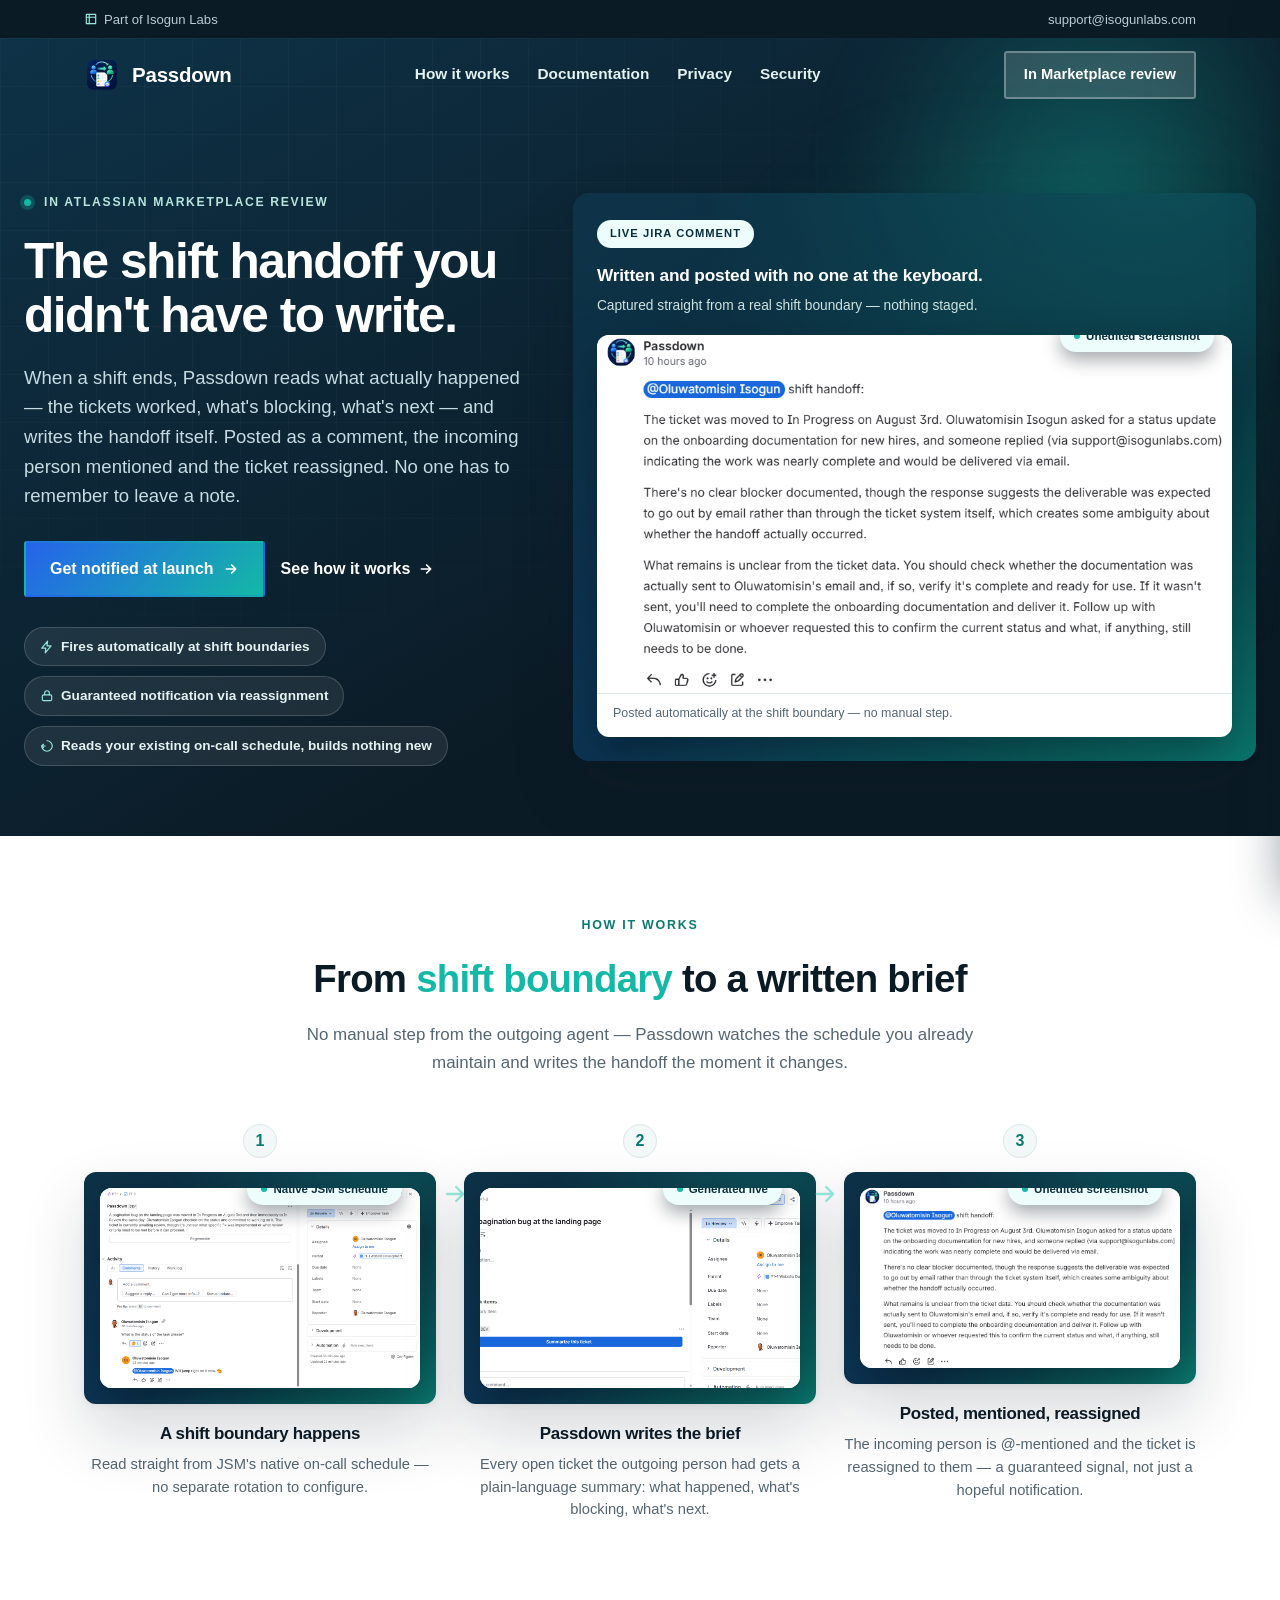
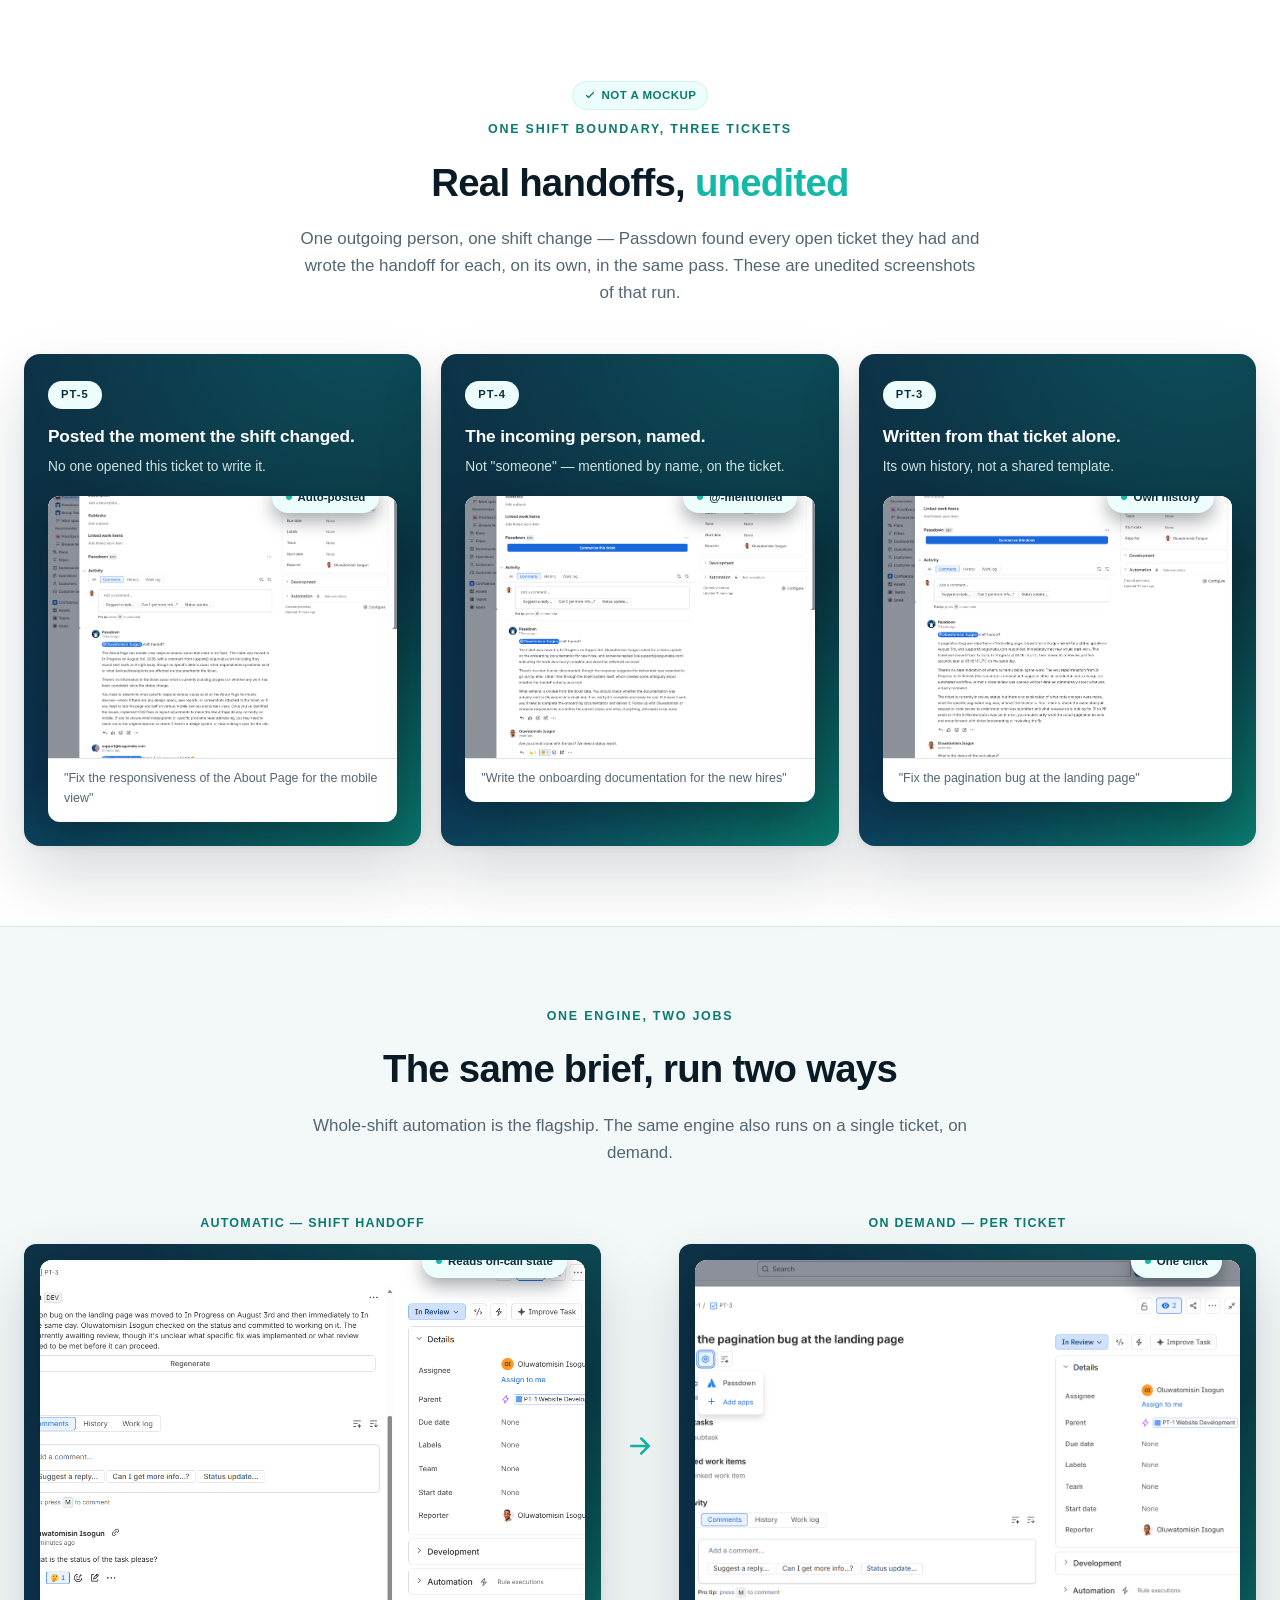
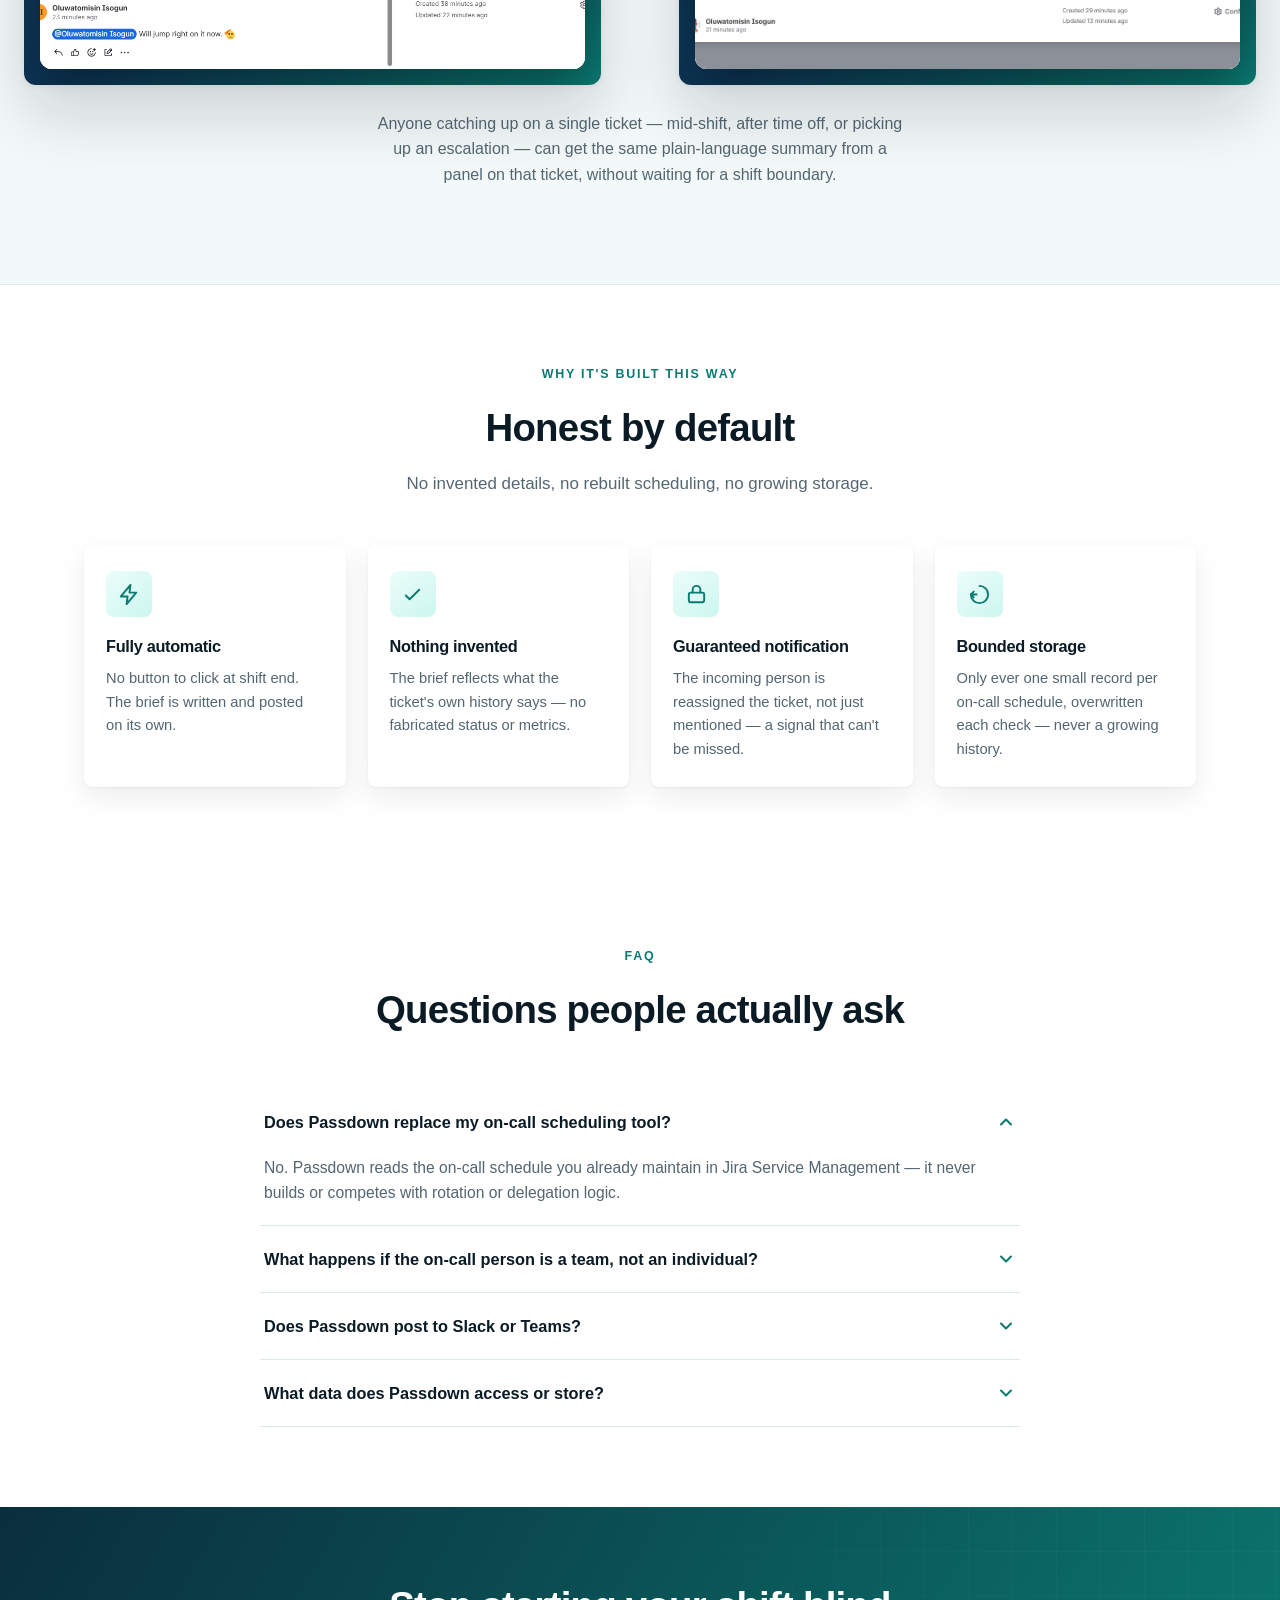
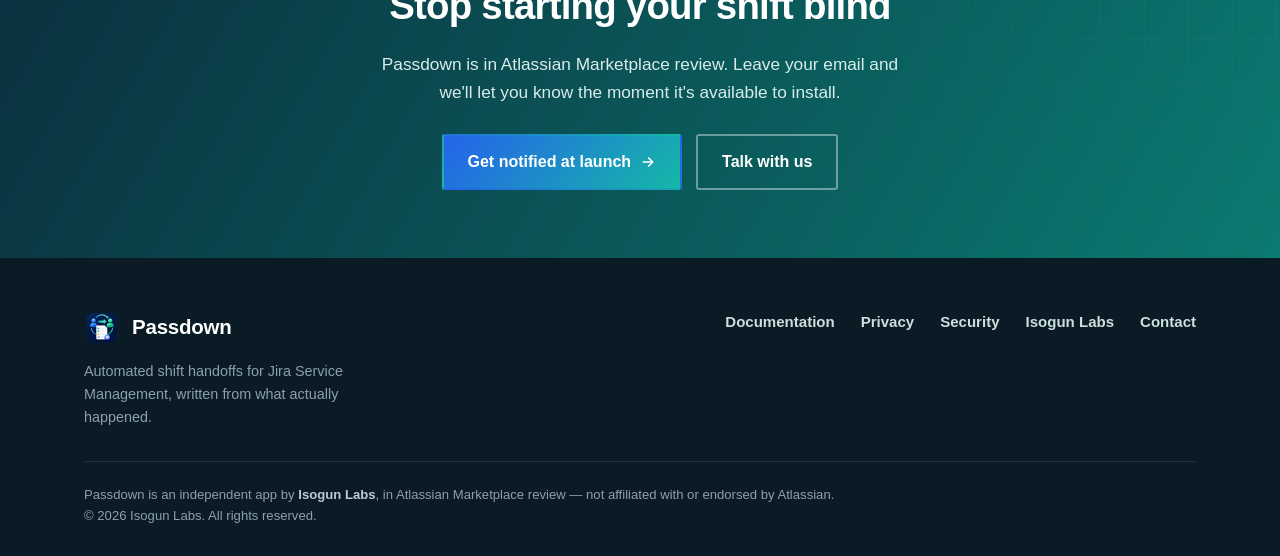
==== commit 2128f338: "SEO audit fixes: update stale text on all pages, upgrade homepage Twitter card to summary_large_imag" ====
--- a/index.html
+++ b/index.html
@@ -18,7 +18,7 @@
 <meta property="og:image:width" content="512">
 <meta property="og:image:height" content="512">
 <meta property="og:site_name" content="Passdown">
-<meta name="twitter:card" content="summary">
+<meta name="twitter:card" content="summary_large_image">
 <meta name="twitter:site" content="@isogunlabs">
 <meta name="twitter:title" content="Passdown — Automated Shift Handoffs for JSM">
 <meta name="twitter:description" content="No one has to remember to write the handoff. Passdown reads what happened during a shift and posts the brief automatically.">
@@ -389,7 +389,7 @@
   <div class="cta-facets" aria-hidden="true"></div>
   <div class="wrap">
     <h2>Stop starting your shift blind</h2>
-    <p>Passdown is in active development, ahead of its Atlassian Marketplace submission. Leave your email and we'll let you know the moment it's available to install.</p>
+    <p>Passdown is in Atlassian Marketplace review. Leave your email and we'll let you know the moment it's available to install.</p>
     <div class="cta-actions">
       <a class="btn btn-teal" href="mailto:support@isogunlabs.com">Get notified at launch
         <svg aria-hidden="true" viewBox="0 0 24 24" fill="none" stroke="currentColor" stroke-width="2.5" stroke-linecap="round" stroke-linejoin="round"><path d="M5 12h14M13 6l6 6-6 6"/></svg>
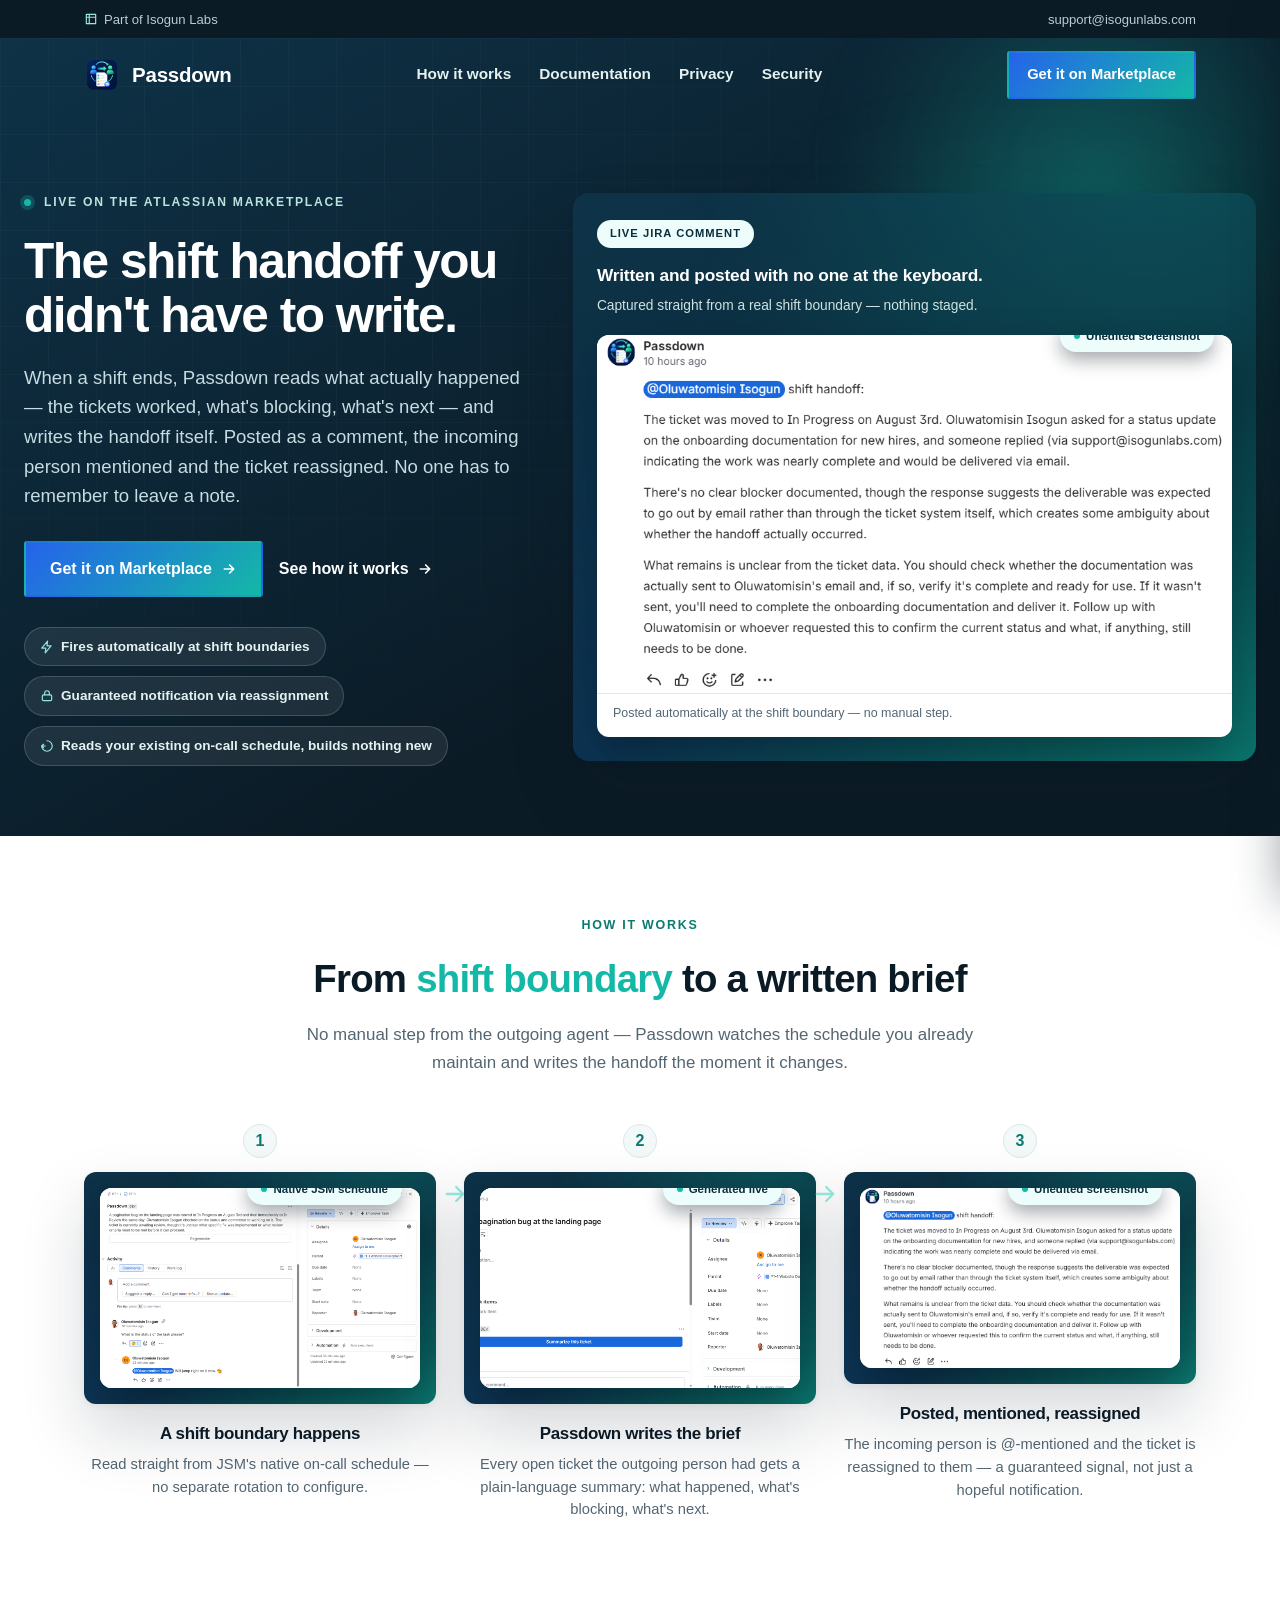
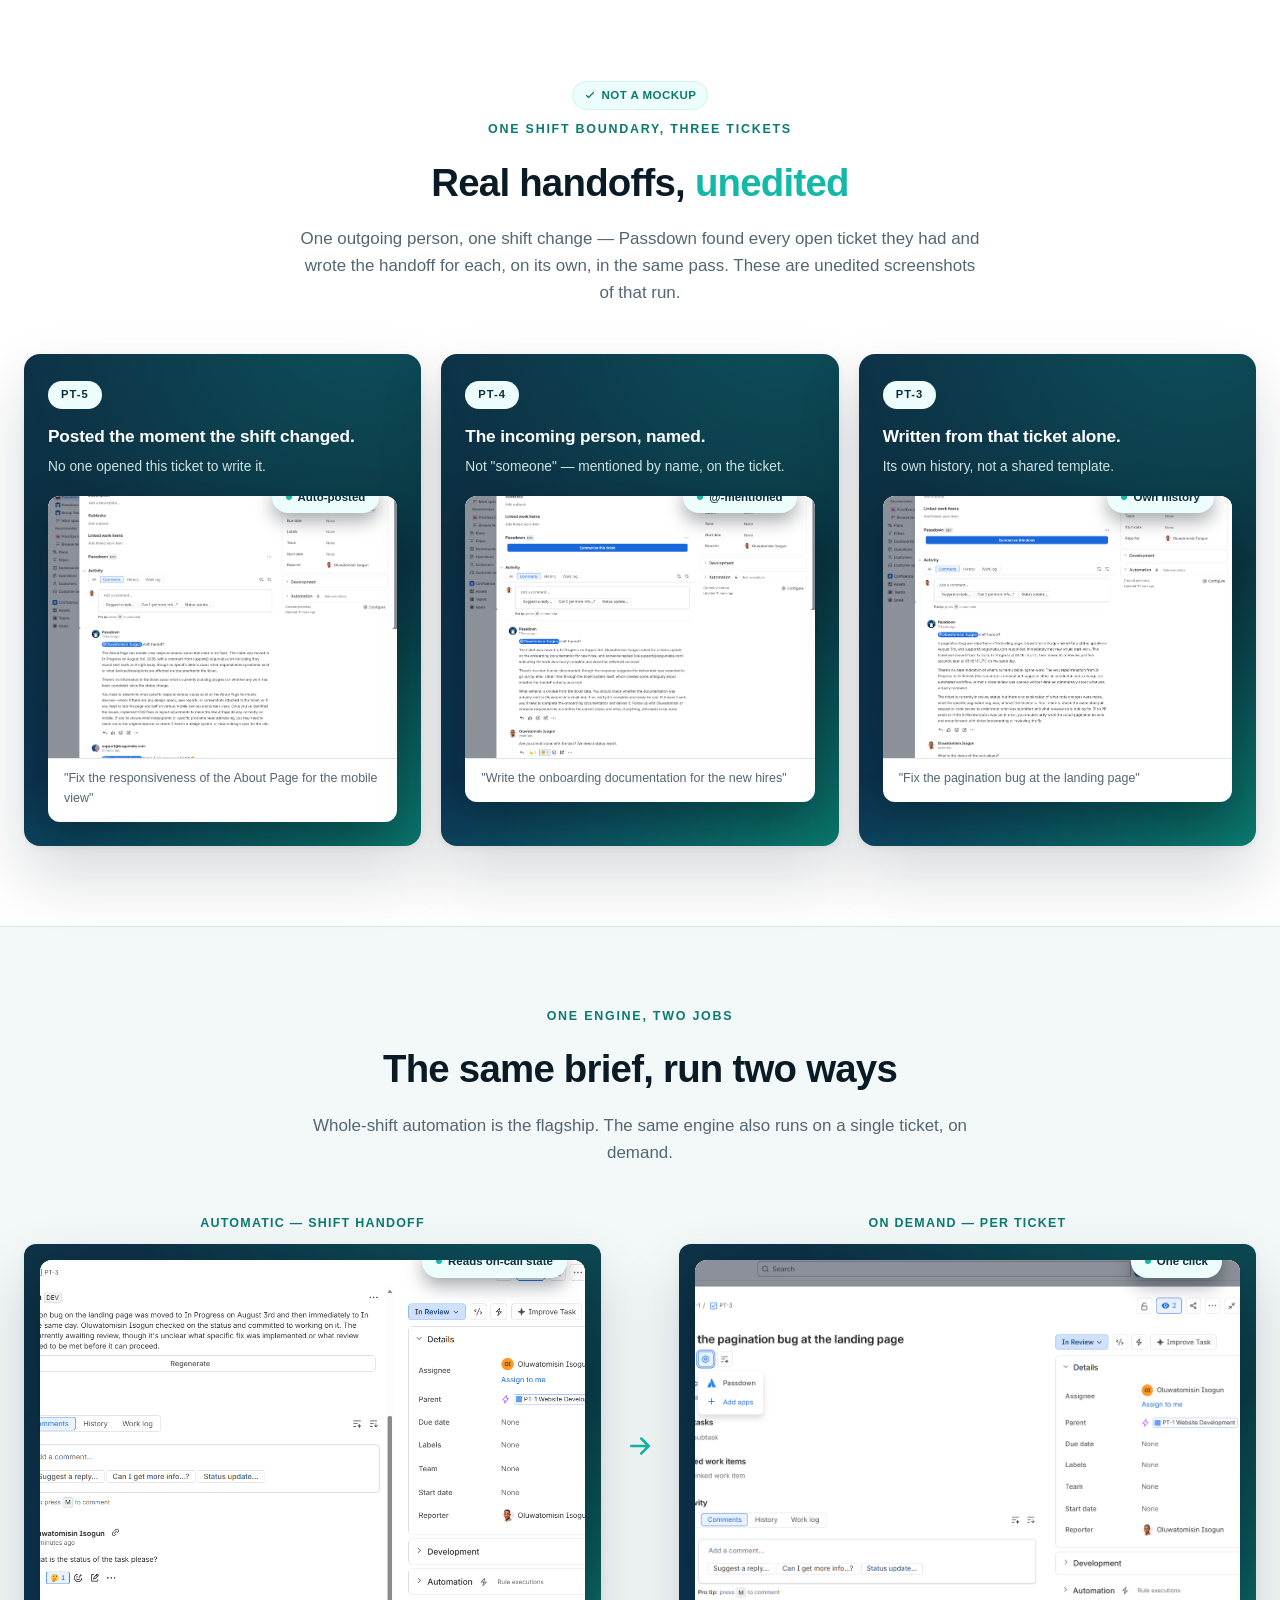
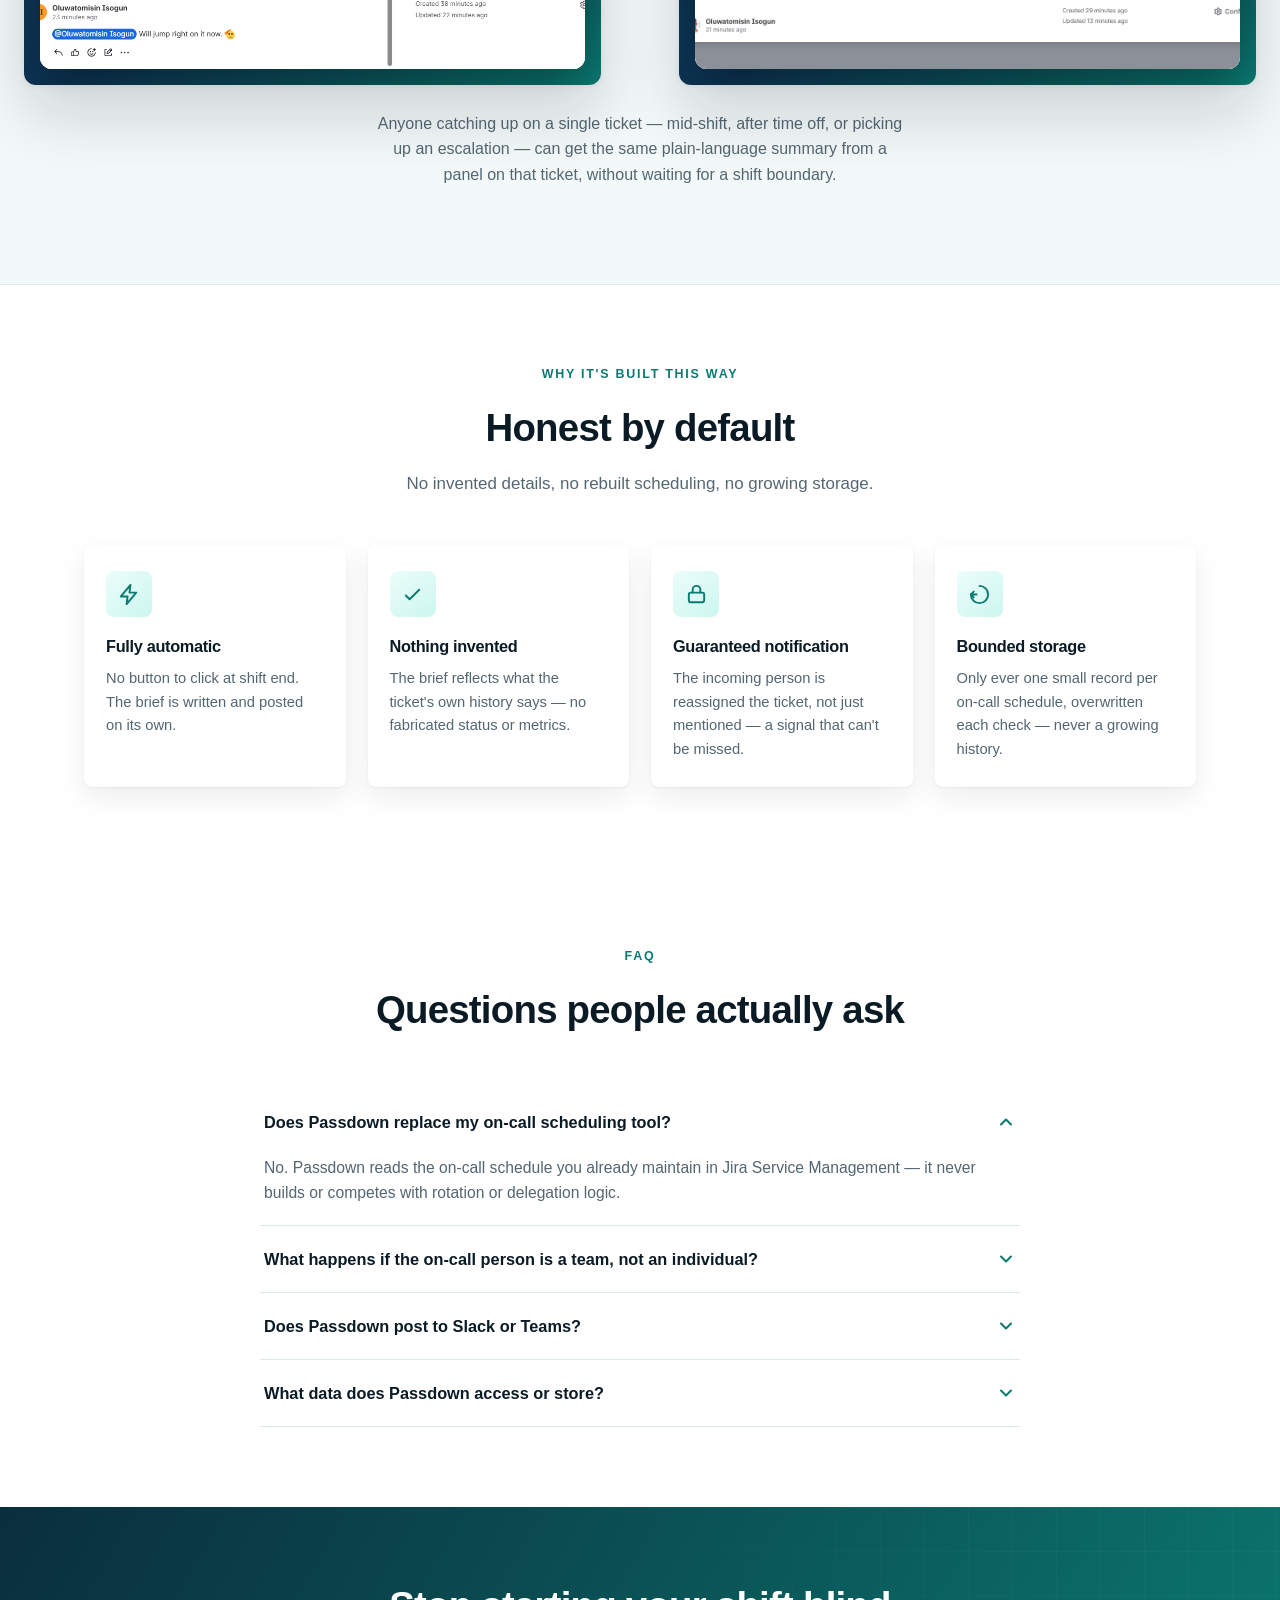
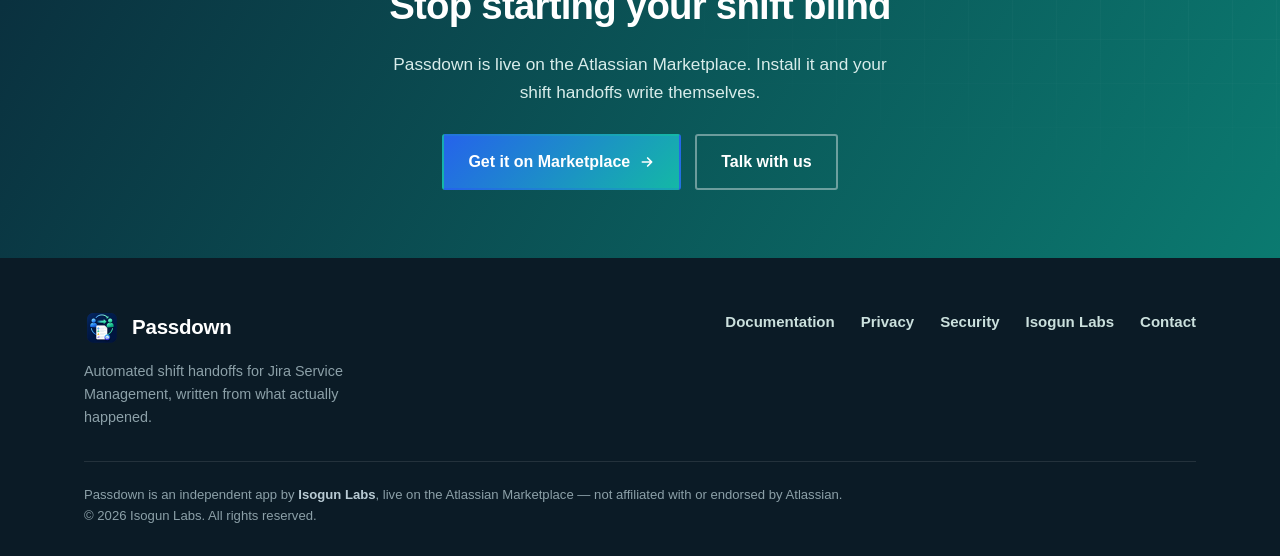
==== commit 984d88c7: "Passdown live on Marketplace: update all CTAs, nav, footers, docs, and README" ====
--- a/index.html
+++ b/index.html
@@ -56,6 +56,8 @@
       "applicationCategory": "BusinessApplication",
       "operatingSystem": "Atlassian Jira Service Management Cloud",
       "url": "https://passdown.isogunlabs.com/",
+      "installUrl": "https://marketplace.atlassian.com/apps/2948459916",
+      "downloadUrl": "https://marketplace.atlassian.com/apps/2948459916",
       "image": "https://passdown.isogunlabs.com/assets/img/passdown-logo-512.png",
       "description": "Passdown reads what happened during a support shift and writes a plain-language handoff brief automatically at the shift boundary — posted as a comment, the incoming person mentioned and assigned. Also summarizes any single ticket on demand.",
       "publisher": { "@type": "Organization", "name": "Isogun Labs", "url": "https://isogunlabs.com/" }
@@ -104,7 +106,7 @@
       <a href="security.html">Security</a>
     </div>
     <div class="nav-right">
-      <span class="btn btn-disabled btn-sm">In Marketplace review</span>
+      <a class="btn btn-teal btn-sm" href="https://marketplace.atlassian.com/apps/2948459916" target="_blank" rel="noopener">Get it on Marketplace</a>
       <button class="hamburger" aria-label="Open menu" aria-expanded="false" aria-controls="mobile-drawer">
         <span></span><span></span><span></span>
       </button>
@@ -129,7 +131,7 @@
     <a class="d-link" href="privacy.html">Privacy</a>
     <a class="d-link" href="security.html">Security</a>
   </nav>
-  <a class="btn btn-teal" href="mailto:support@isogunlabs.com">Get notified at launch</a>
+  <a class="btn btn-teal" href="https://marketplace.atlassian.com/apps/2948459916" target="_blank" rel="noopener">Get it on Marketplace</a>
 </aside>
 
 <header class="hero">
@@ -137,11 +139,11 @@
   <div class="hero-glow" aria-hidden="true"></div>
   <div class="wrap">
     <div class="hero-copy">
-      <span class="eyebrow"><span class="dot"></span> In Atlassian Marketplace review</span>
+      <span class="eyebrow"><span class="dot"></span> Live on the Atlassian Marketplace</span>
       <h1>The shift handoff you didn't have to write.</h1>
       <p class="lead">When a shift ends, Passdown reads what actually happened — the tickets worked, what's blocking, what's next — and writes the handoff itself. Posted as a comment, the incoming person mentioned and the ticket reassigned. No one has to remember to leave a note.</p>
       <div class="hero-actions">
-        <a class="btn btn-teal" href="mailto:support@isogunlabs.com">Get notified at launch
+        <a class="btn btn-teal" href="https://marketplace.atlassian.com/apps/2948459916" target="_blank" rel="noopener">Get it on Marketplace
           <svg aria-hidden="true" viewBox="0 0 24 24" fill="none" stroke="currentColor" stroke-width="2.5" stroke-linecap="round" stroke-linejoin="round"><path d="M5 12h14M13 6l6 6-6 6"/></svg>
         </a>
         <a class="btn-text" href="#how">See how it works
@@ -389,9 +391,9 @@
   <div class="cta-facets" aria-hidden="true"></div>
   <div class="wrap">
     <h2>Stop starting your shift blind</h2>
-    <p>Passdown is in Atlassian Marketplace review. Leave your email and we'll let you know the moment it's available to install.</p>
+    <p>Passdown is live on the Atlassian Marketplace. Install it and your shift handoffs write themselves.</p>
     <div class="cta-actions">
-      <a class="btn btn-teal" href="mailto:support@isogunlabs.com">Get notified at launch
+      <a class="btn btn-teal" href="https://marketplace.atlassian.com/apps/2948459916" target="_blank" rel="noopener">Get it on Marketplace
         <svg aria-hidden="true" viewBox="0 0 24 24" fill="none" stroke="currentColor" stroke-width="2.5" stroke-linecap="round" stroke-linejoin="round"><path d="M5 12h14M13 6l6 6-6 6"/></svg>
       </a>
       <a class="btn btn-ghost-light" href="mailto:support@isogunlabs.com">Talk with us</a>
@@ -418,7 +420,7 @@
       </div>
     </div>
     <div class="foot-bottom">
-      Passdown is an independent app by <a href="https://isogunlabs.com/">Isogun Labs</a>, in Atlassian Marketplace review — not affiliated with or endorsed by Atlassian.<br>
+      Passdown is an independent app by <a href="https://isogunlabs.com/">Isogun Labs</a>, live on the Atlassian Marketplace — not affiliated with or endorsed by Atlassian.<br>
       © 2026 Isogun Labs. All rights reserved.
     </div>
   </div>
